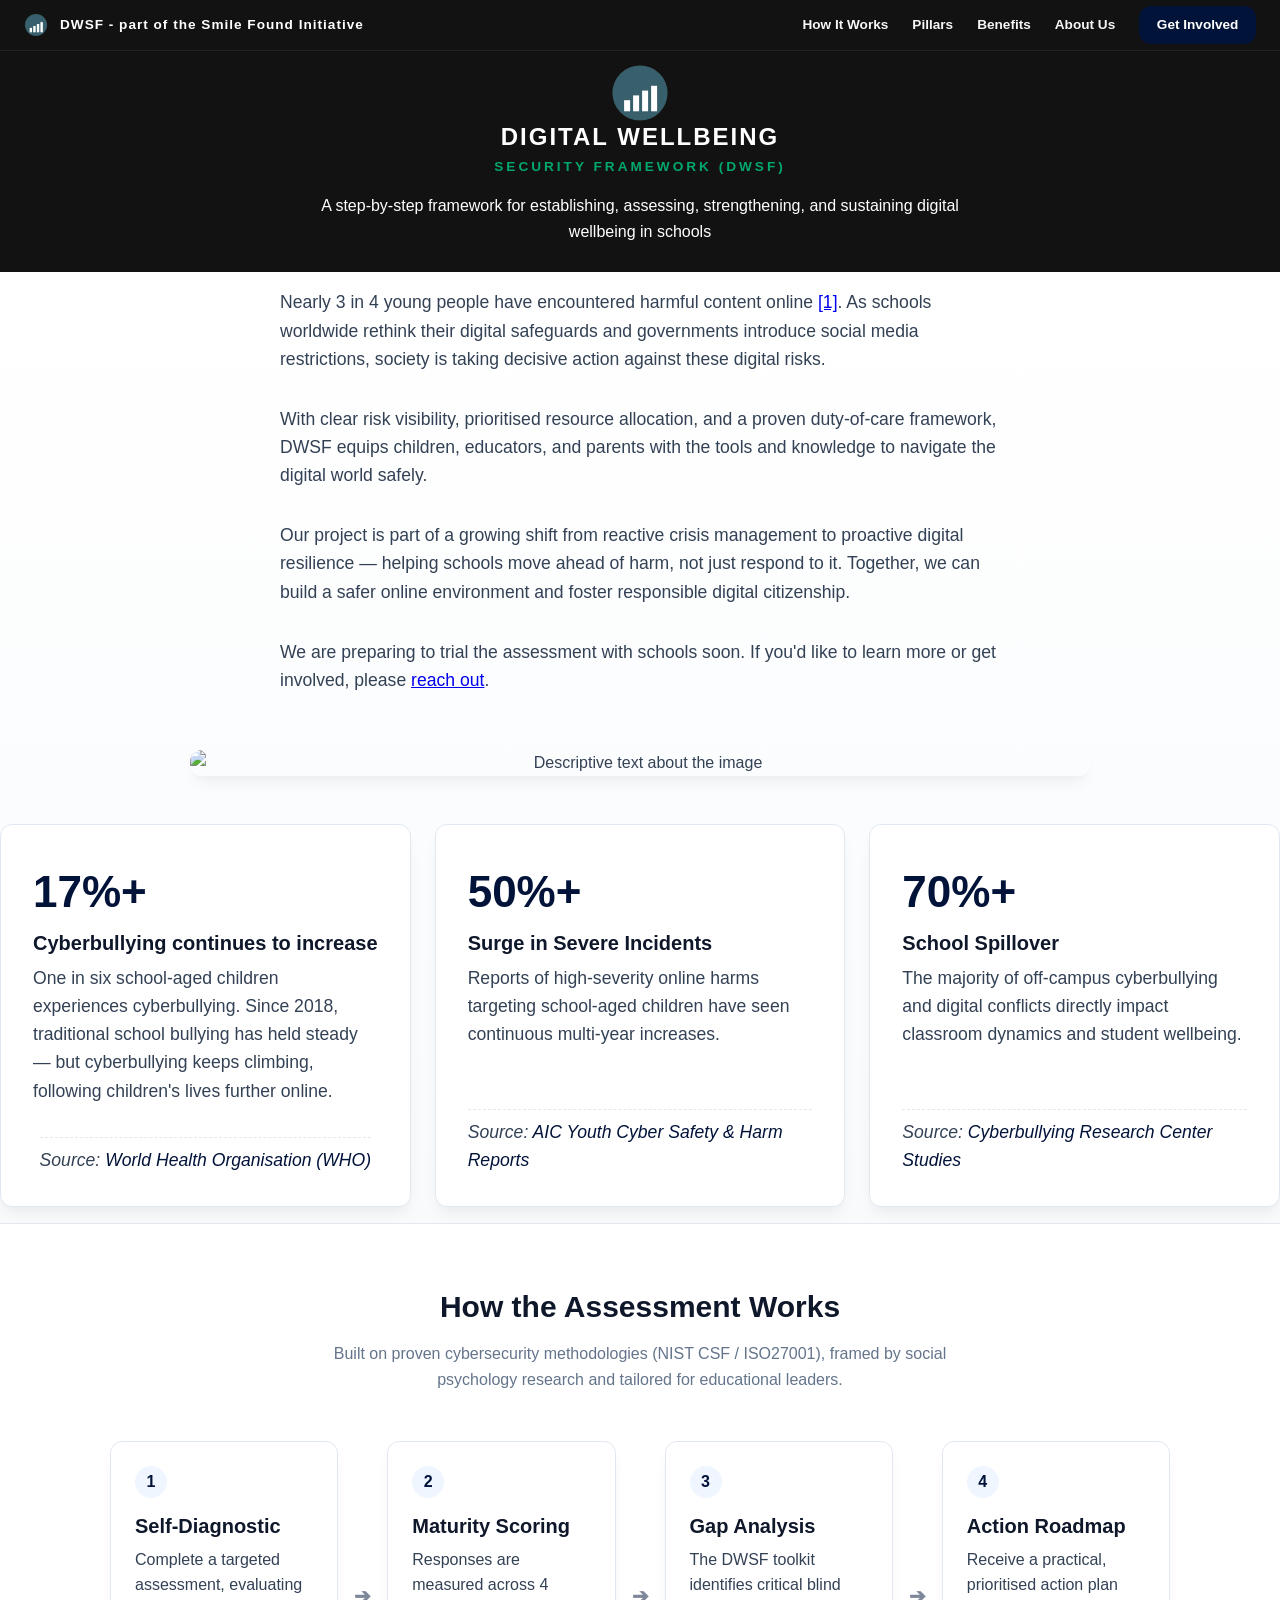
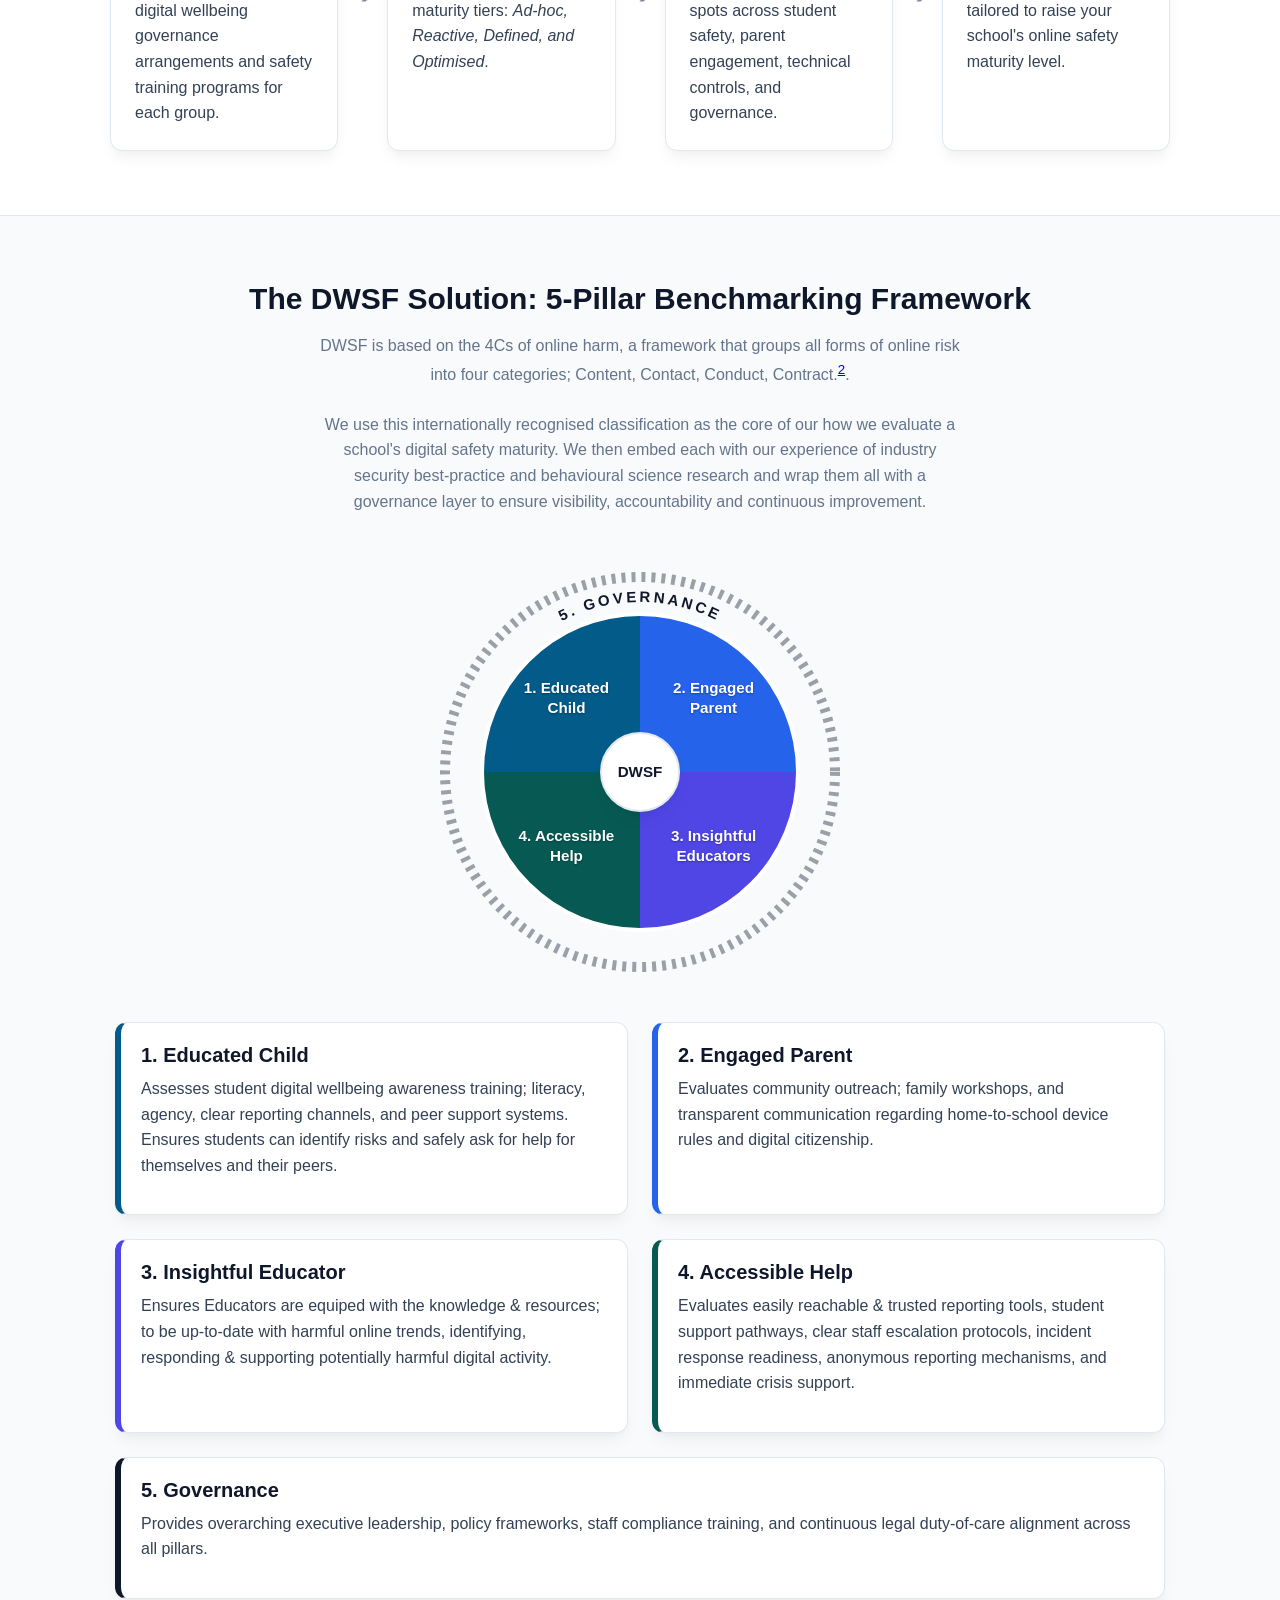
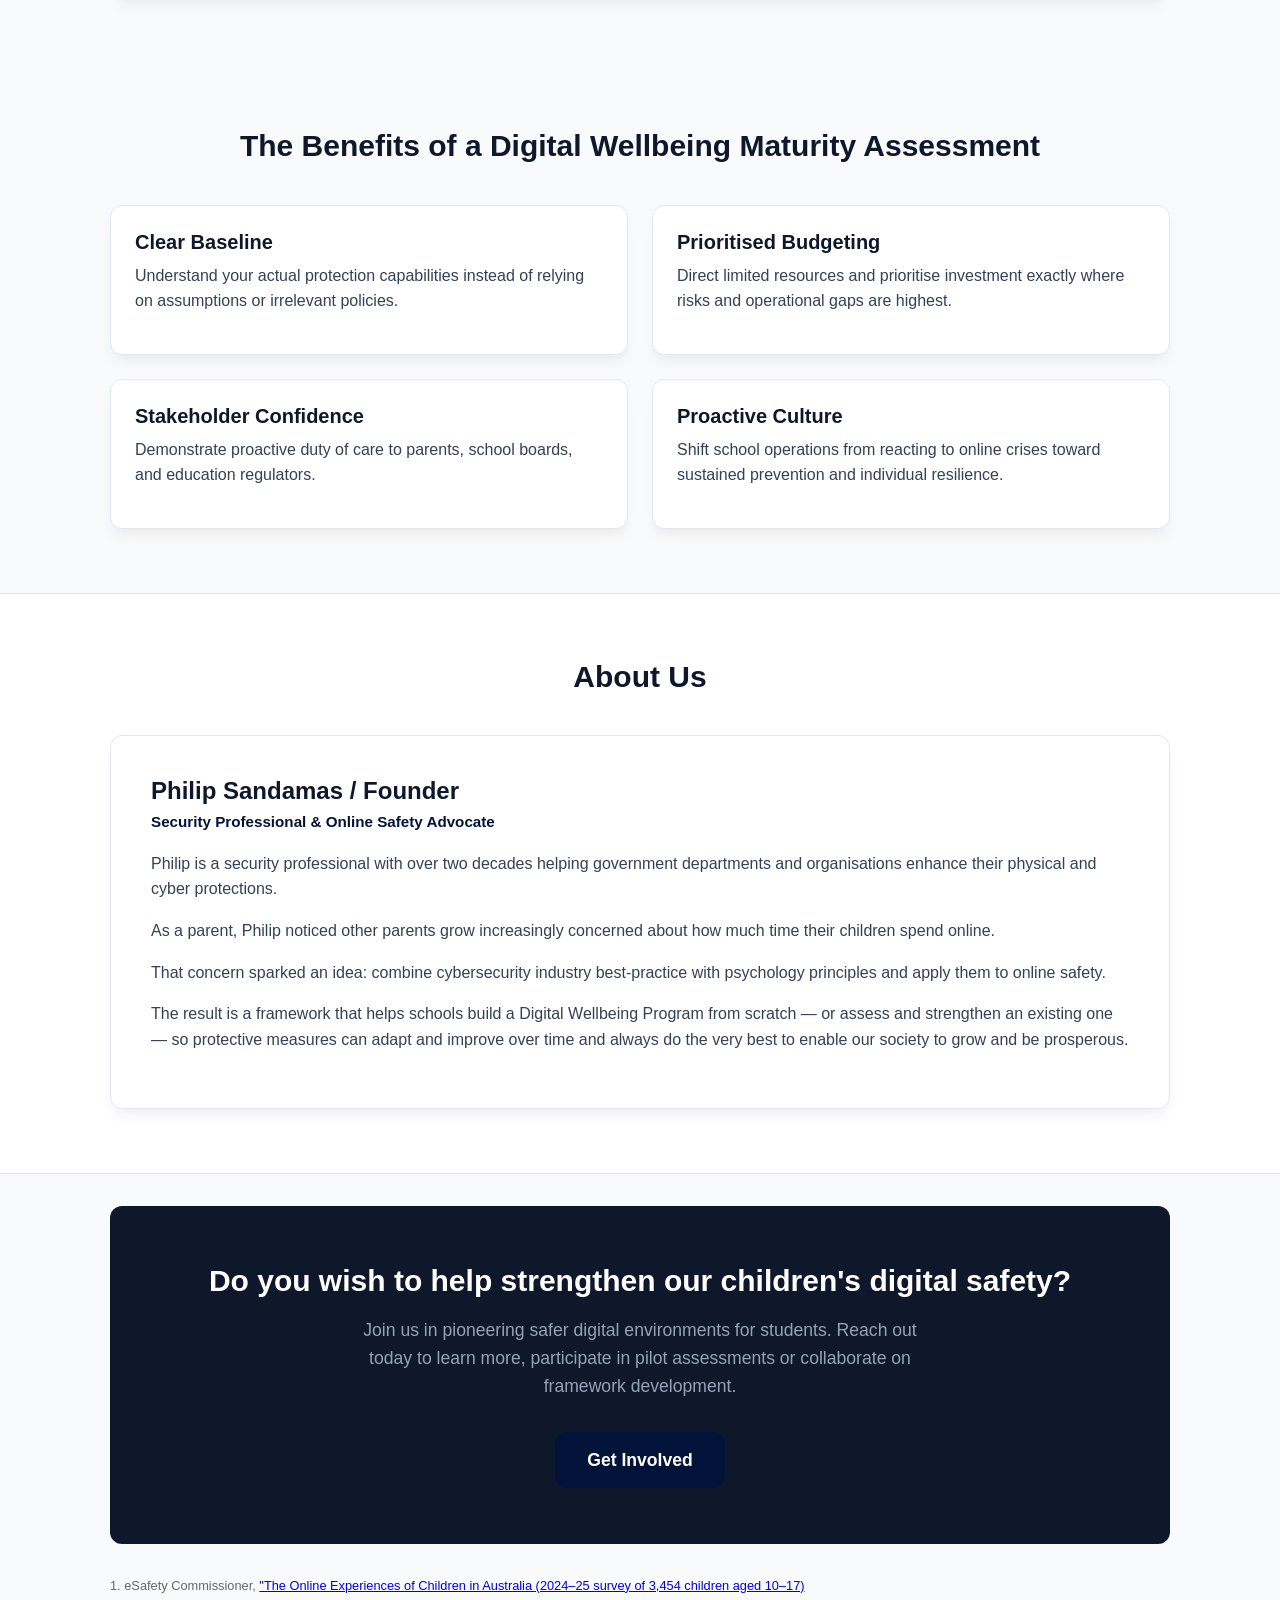
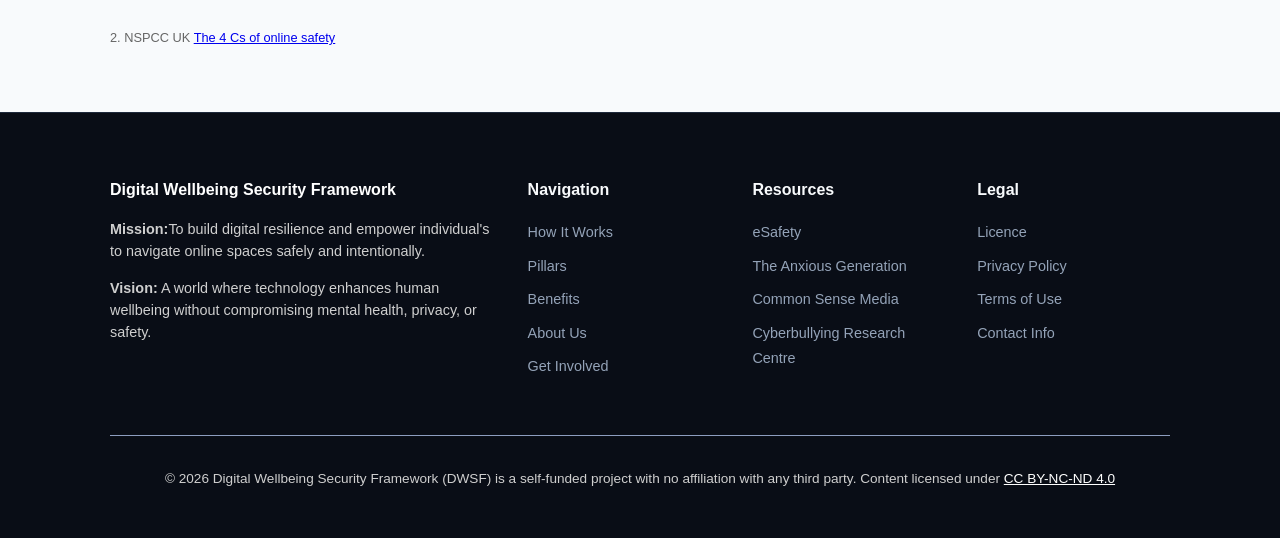
==== index.html @ 6e26a576 "Update index.html" ====
<!DOCTYPE html>
<html lang="en">
<head>
<meta charset="UTF-8">
<meta name="viewport" content="width=device-width, initial-scale=1.0">
<title>DWSF — Digital Wellbeing & Security Framework for Schools</title>

<meta name="description" content="A duty-of-care framework helping schools, parents, and policymakers build proactive digital wellbeing programs for the next generation. Partnership and investment enquiries welcome.">

  <link rel="stylesheet" href="style.css">

  <!--icon in title url bar. If removing, remember the four SVG files in root-->
<link rel="icon" href="/favicon.ico" sizes="any">
  <link rel="icon" href="icon.svg" type="image/svg+xml">
  <link rel="apple-touch-icon" href="apple-touch-icon.png">

</head>
<body id="top">

<!-- ============ HEADER ============ -->
<header class="site-header">
  <div class="header-logo">
    
  <svg class="logo-icon-header" viewBox="0 0 200 200" xmlns="http://www.w3.org/2000/svg">
  <circle cx="100" cy="100" r="92" fill="#385F6C"/>
  <rect x="47"  y="124" width="20" height="37" fill="#FFFFFF"/>
  <rect x="77"  y="108" width="20" height="53" fill="#FFFFFF"/>
  <rect x="107" y="92"  width="20" height="69" fill="#FFFFFF"/>
  <rect x="137" y="76"  width="20" height="85" fill="#FFFFFF"/>
</svg>
    
   <!-- <svg class="logo-icon-header" viewBox="0 0 240 240" fill="none" xmlns="http://www.w3.org/2000/svg">
      <path d="M120 20 C170 20 200 45 200 95 C200 155 150 195 120 215 C90 195 40 155 40 95 C40 45 70 20 120 20 Z" stroke="#c2d1f0" stroke-width="14" fill="none" stroke-linejoin="round"/> 
      <path d="M75 110 C75 80 95 65 120 65 C145 65 165 80 165 110" stroke="#c2d1f0" stroke-width="12" stroke-linecap="round" fill="none"/>
      <circle cx="120" cy="95" r="10" fill="#00A86B"/> 
      <path d="M120 180 C100 160 85 140 85 125 C85 115 95 110 105 118 L120 132 L135 118 C145 110 155 115 155 125 C155 140 140 160 120 180 Z" fill="#00A86B"/>
    </svg>-->
    <a href="#top" class="header-title">DWSF - part of the Smile Found Initiative</a>
  </div>
  <nav class="header-nav" id="headerNav">
    <a href="#how-it-works">How It Works</a>
    <a href="#pillars">Pillars</a>
    <a href="#benefits">Benefits</a>
    <a href="#about">About Us</a>
    <a href="#get-involved" class="btn">Get Involved</a>
  </nav>

  <button class="nav-toggle" id="navToggle" aria-label="Toggle navigation menu" aria-expanded="false">
    <span></span>
    <span></span>
    <span></span>
  </button>
</header>

<!-- ============ DARK HERO ============ -->
<section class="hero-section">
  <div class="hero-logo-wrapper">

    <!--
    <svg class="logo-icon-hero" viewBox="0 0 240 240" fill="none" xmlns="http://www.w3.org/2000/svg">
      <path d="M120 20 C170 20 200 45 200 95 C200 155 150 195 120 215 C90 195 40 155 40 95 C40 45 70 20 120 20 Z" stroke="#c2d1f0" stroke-width="14" fill="none" stroke-linejoin="round"/>
      <path d="M75 110 C75 80 95 65 120 65 C145 65 165 80 165 110" stroke="#c2d1f0" stroke-width="12" stroke-linecap="round" fill="none"/>
      <circle cx="120" cy="95" r="10" fill="#00A86B"/>
      <path d="M120 180 C100 160 85 140 85 125 C85 115 95 110 105 118 L120 132 L135 118 C145 110 155 115 155 125 C155 140 140 160 120 180 Z" fill="#00A86B"/>
    </svg>-->

    <svg xmlns="http://www.w3.org/2000/svg" viewBox="0 0 200 200" width="60" height="60">
  <circle cx="100" cy="100" r="92" fill="#385F6C"/>
  <rect x="47"  y="124" width="20" height="37" fill="#FFFFFF"/>
  <rect x="77"  y="108" width="20" height="53" fill="#FFFFFF"/>
  <rect x="107" y="92"  width="20" height="69" fill="#FFFFFF"/>
  <rect x="137" y="76"  width="20" height="85" fill="#FFFFFF"/>
</svg>
    <h1 class="hero-title">DIGITAL WELLBEING</h1>
    <p class="hero-subtitle">SECURITY FRAMEWORK (DWSF)</p>
       <p>
         <span class="dwsf_intro_header">  A step-by-step framework for establishing, assessing, strengthening, and sustaining
          digital wellbeing in schools
         </span>
         </p>
  </div>
</section>

<!-- ============ CONTENT INTRO ============ -->
<section class="hero-content">
  <div class="container">

    <!-- Two-box hero text (desktop only — mobile keeps its own condensed copy below)
    <div class="hero-boxes desktop-only">
      <div class="hero-box hero-box--intro">
        <p>
          DWSF is a step-by-step framework for establishing, assessing, strengthening, and sustaining
          digital wellbeing in schools to help prepare the next generation for the challenges
          of the internet.
        </p>
      </div> -->

      <div class="hero-boxes desktop-only">
        
        <p>
          Nearly 3 in 4 young people have encountered harmful content online
          <a href="#footnote-1" aria-label="Footnote 1: source">[1]</a>.
          As schools worldwide rethink their digital safeguards and governments introduce
          social media restrictions, society is taking decisive action against these digital risks.
        </p>
        <p>
          With clear risk visibility, prioritised resource allocation, and a proven duty-of-care
          framework, DWSF equips children, educators, and parents with the tools and knowledge
          to navigate the digital world safely.
        </p>
        <p>
          Our project is part of a growing shift from reactive crisis management to proactive
          digital resilience — helping schools move ahead of harm, not just respond to it.
          Together, we can build a safer online environment and foster responsible digital citizenship.
        </p>
        <p>
          We are preparing to trial the assessment with schools soon. If you'd like to learn
          more or get involved, please <a href="#contact">reach out</a>.
        </p>
      </div>
    </div>
  

    <!-- Mobile version -->
    <p class="mobile-only hero-stat">
      Nearly 3 in 4 young people have encountered harmful content online
      <a href="#footnote-1" aria-label="Footnote 1: source">[1]</a>.
    </p>
    <p class="mobile-only">
      As governments move to ban social media for young people, DWSF gives schools a
      step-by-step framework to build digital wellbeing proactively — not just react after an incident.
    </p>
    <p class="mobile-only">
      We're trialling the assessment with schools soon.
      <a href="#contact" class="cta">Get involved →</a>
    </p>

    <img src="girlonphone.jpg" alt="Descriptive text about the image" class="hero-image">

    <!-- Stat boxes -->
    <div class="stat-grid">
      <div class="stat-card">
        <div>
          <div class="stat-number">17%+</div>
          <h3>Cyberbullying continues to increase</h3>
          <p>One in six school-aged children experiences cyberbullying. Since 2018, traditional school bullying has held steady — but cyberbullying keeps climbing, following children's lives further online.</p>
        </div>
        <p class="stat-source">
          Source: <a href="https://www.who.int/europe/news/item/27-03-2024-one-in-six-school-aged-children-experiences-cyberbullying--finds-new-who-europe-study" target="_blank" rel="noopener noreferrer">World Health Organisation (WHO)</a>
        </p>
      </div>

      <div class="stat-card">
        <div>
          <div class="stat-number">50%+</div>
          <h3>Surge in Severe Incidents</h3>
          <p>Reports of high-severity online harms targeting school-aged children have seen continuous multi-year increases.</p>
        </div>
        <p class="stat-source">
          Source: <a href="https://www.aic.gov.au/publications/tandi/tandi638" target="_blank" rel="noopener noreferrer">AIC Youth Cyber Safety & Harm Reports</a>
        </p>
      </div>

      <div class="stat-card">
        <div>
          <div class="stat-number">70%+</div>
          <h3>School Spillover</h3>
          <p>The majority of off-campus cyberbullying and digital conflicts directly impact classroom dynamics and student wellbeing.</p>
        </div>
        <p class="stat-source">
          Source: <a href="https://cyberbullying.org/summary-of-our-cyberbullying-research" target="_blank" rel="noopener noreferrer">Cyberbullying Research Center Studies</a>
        </p>
      </div>
    </div>

  </div>
</section>

<!-- ============ HOW IT WORKS ============ -->
<section id="how-it-works" style="background: var(--card-bg); border-top: 1px solid var(--border); border-bottom: 1px solid var(--border);">
  <div class="container">
    <h2>How the Assessment Works</h2>
    <p class="text-center" style="max-width: 650px; margin: -1.5rem auto 3rem; color: var(--text-muted);">
      Built on proven cybersecurity methodologies (NIST CSF / ISO27001), framed by social psychology research and tailored for educational leaders.
    </p>

    <div class="steps-wrapper">
      <div class="step-card">
        <div class="step-badge">1</div>
        <h3>Self-Diagnostic</h3>
        <p>Complete a targeted assessment, evaluating digital wellbeing governance arrangements and safety training programs for each group.</p>
      </div>

      <div class="step-arrow" aria-hidden="true">➔</div>

      <div class="step-card">
        <div class="step-badge">2</div>
        <h3>Maturity Scoring</h3>
        <p>Responses are measured across 4 maturity tiers: <em>Ad-hoc, Reactive, Defined, and Optimised</em>.</p>
      </div>

      <div class="step-arrow" aria-hidden="true">➔</div>

      <div class="step-card">
        <div class="step-badge">3</div>
        <h3>Gap Analysis</h3>
        <p>The DWSF toolkit identifies critical blind spots across student safety, parent engagement, technical controls, and governance.</p>
      </div>

      <div class="step-arrow" aria-hidden="true">➔</div>

      <div class="step-card">
        <div class="step-badge">4</div>
        <h3>Action Roadmap</h3>
        <p>Receive a practical, prioritised action plan tailored to raise your school's online safety maturity level.</p>
      </div>
    </div>
  </div>
</section>

<!-- ============ PILLARS / FRAMEWORK ============ -->
<section id="pillars">
  <div class="container">
    <h2>The DWSF Solution: 5-Pillar Benchmarking Framework</h2>
    <p class="text-center" style="max-width: 650px; margin: -1.5rem auto 3rem; color: var(--text-muted);">
      DWSF is based on the 4Cs of online harm, a framework that groups all forms of online risk into four categories; Content, Contact, Conduct, Contract.<sup><a href="#ref-2">2</a></sup>.</p>

    <p class="text-center" style="max-width: 650px; margin: -1.5rem auto 3rem; color: var(--text-muted);">
      We use this internationally recognised classification as the core of our how we evaluate a school's digital safety maturity. We then embed each with our experience of industry security best-practice and behavioural science research and wrap them all with a governance layer to ensure visibility, accountability and continuous improvement.
    </p>

    <div class="pillar-diagram-container">
      <div class="circle-wrapper">

        <div class="inner-pie">
          <div class="pie-slice slice-1">
            <span class="slice-text label-1">2. Engaged<br>Parent</span>
          </div>
          <div class="pie-slice slice-2">
            <span class="slice-text label-2">3. Insightful<br>Educators</span>
          </div>
          <div class="pie-slice slice-3">
            <span class="slice-text label-3">4. Accessible<br>Help</span>
          </div>
          <div class="pie-slice slice-4">
            <span class="slice-text label-4">1. Educated<br>Child</span>
          </div>
          <div class="pie-center-hub">DWSF</div>
        </div>

        <svg class="outer-ring-svg" viewBox="0 0 420 420" xmlns="http://www.w3.org/2000/svg">
          <circle cx="210" cy="210" r="195" fill="none" stroke="var(--pillar-gov)" stroke-width="10" stroke-dasharray="4 6" opacity="0.4"/>
          <path id="governanceArc" d="M 40 210 A 170 170 0 0 1 380 210" fill="none" stroke="none"/>
          <text font-size="15" font-weight="800" letter-spacing="3px" fill="var(--pillar-gov)">
            <textPath href="#governanceArc" startOffset="50%" text-anchor="middle">
              5. GOVERNANCE
            </textPath>
          </text>
        </svg>

      </div>

      <!-- Detailed Legend Grid (1 through 5) -->
      <div class="pillar-legend">
        <div class="legend-card child">
          <h3>1. Educated Child</h3>
          <p>Assesses student digital wellbeing awareness training; literacy, agency, clear reporting channels, and peer support systems. Ensures students can identify risks and safely ask for help for themselves and their peers.
          </p>
        </div>

        <div class="legend-card parent">
          <h3>2. Engaged Parent</h3>
          <p>Evaluates community outreach; family workshops, and transparent communication regarding home-to-school device rules and digital citizenship.</p>
        </div>

        <div class="legend-card users">
          <h3>3. Insightful Educator</h3>
          <p>Ensures Educators are equiped with the knowledge & resources; to be up-to-date with harmful online trends, identifying, responding & supporting potentially harmful digital activity.</p>
        </div>

        <div class="legend-card help">
          <h3>4. Accessible Help</h3>
          <p>Evaluates easily reachable & trusted reporting tools, student support pathways, clear staff escalation protocols, incident response readiness, anonymous reporting mechanisms, and immediate crisis support. </p>
        </div>

        <div class="legend-card gov">
          <h3>5. Governance</h3>
          <p>Provides overarching executive leadership, policy frameworks, staff compliance training, and continuous legal duty-of-care alignment across all pillars.</p>
        </div>
      </div>
    </div>
  </div>
</section>

<!-- ============ BENEFITS ============ -->
<section id="benefits">
  <div class="container">
    <h2>The Benefits of a Digital Wellbeing Maturity Assessment</h2>
    <div class="benefits-grid">
      <div class="benefit-item">
        <h3>Clear Baseline</h3>
        <p>Understand your actual protection capabilities instead of relying on assumptions or irrelevant policies.</p>
      </div>
      <div class="benefit-item">
        <h3>Prioritised Budgeting</h3>
        <p>Direct limited resources and prioritise investment exactly where risks and operational gaps are highest.</p>
      </div>
      <div class="benefit-item">
        <h3>Stakeholder Confidence</h3>
        <p>Demonstrate proactive duty of care to parents, school boards, and education regulators.</p>
      </div>
      <div class="benefit-item">
        <h3>Proactive Culture</h3>
        <p>Shift school operations from reacting to online crises toward sustained prevention and individual resilience.</p>
      </div>
    </div>
  </div>
</section>

<!-- ============ ABOUT ============ -->
<section id="about" style="background: var(--card-bg); border-top: 1px solid var(--border); border-bottom: 1px solid var(--border);">
  <div class="container">
    <h2>About Us</h2>
    <div class="about-card">
      <!--<div class="about-avatar">Photo Placeholder</div> -->
      <div class="about-content">
        <h3>Philip Sandamas / Founder</h3>
        <div class="about-title">Security Professional &amp; Online Safety Advocate</div>
        <p>Philip is a security professional with over two decades helping government departments and organisations enhance their physical and cyber protections.</p>
        <p>As a parent, Philip noticed other parents grow increasingly concerned about how much time their children spend online.</p>
        <p>That concern sparked an idea: combine cybersecurity industry best-practice with psychology principles and apply them to online safety.</p>
        <p> The result is a framework that helps schools build a Digital Wellbeing Program from scratch — or assess and strengthen an existing one — so protective measures can adapt and improve over time and always do the very best to enable our society to grow and be prosperous.</p>
      </div>
    </div>
  </div>
</section>

<!-- ============ CTA ============ -->
<section id="get-involved" class="container">
  <div class="cta-section">
    <h2>Do you wish to help strengthen our children's digital safety?</h2>
    <p>Join us in pioneering safer digital environments for students. Reach out today to learn more, participate in pilot assessments or collaborate on framework development.</p>
    <a href="mailto:contact@digitalwellbeingsecurityframework.com?subject=Inquiry%3A%20DWSF%20Project%20Participation" class="btn-cta">Get Involved</a>
  </div>
</section>

<a href="#get-involved" class="floating-cta" id="floatingCta">
  Get Involved
</a>

<!-- ============ FOOTNOTE ============ -->
 <ol>
   <p id="footnote-1" class="footnote">
  1. eSafety Commissioner,
  <a href="https://www.esafety.gov.au/research/the-online-experiences-of-children-in-australia/snapshot-content-associated-with-harm" target="_blank" rel="noopener noreferrer">"The Online Experiences of Children in Australia (2024–25 survey of 3,454 children aged 10–17)</a>
</p>
</ol>

<ol>
  <p id="ref-2" class="footnote">
  2. NSPCC UK
   <a href="https://learning.nspcc.org.uk/news/2023/september/4-cs-of-online-safety#:~:text=These%20are%20known%20as%20the%204%20Cs,face%20when%20interacting%20with%20other%20users%20online." target="_blank" rel="noopener noreferrer">The 4 Cs of online safety</a>
</p>
</ol>

<!-- ============ FOOTER ============ -->
<footer>
  <div class="container">
    <div class="footer-grid">
      <div class="footer-col">
        <h4 style="color:#FFF;">Digital Wellbeing Security Framework</h4>
        <p><strong>Mission:</strong>To build digital resilience and empower individual's to navigate online spaces safely and intentionally.</p>
        <p><strong>Vision:</strong> A world where technology enhances human wellbeing without compromising mental health, privacy, or safety.</p>
      </div>
      <div class="footer-col">
        <h4>Navigation</h4>
        <ul class="footer-links">
          <li><a href="#how-it-works">How It Works</a></li>
          <li><a href="#pillars">Pillars</a></li>
          <li><a href="#benefits">Benefits</a></li>
          <li><a href="#about">About Us</a></li>
          <li><a href="#get-involved">Get Involved</a></li>
        </ul>
      </div>
      <div class="footer-col">
        <h4>Resources</h4>
        <ul class="footer-links">
          <li><a href="https://www.esafety.gov.au" target="_blank" rel="noopener noreferrer">eSafety</a></li>
          <li><a href="https://www.anxiousgeneration.com" target="_blank" rel="noopener noreferrer">The Anxious Generation</a></li>
          <li><a href="https://www.commonsense.org" target="_blank" rel="noopener noreferrer">Common Sense Media</a></li>
          <li><a href="https://cyberbullying.org" target="_blank" rel="noopener noreferrer">Cyberbullying Research Centre</a></li>
        </ul>
      </div>

      <div class="footer-col">
        <h4>Legal</h4>
        <ul class="footer-links">
         <li><a href="https://creativecommons.org/licenses/by-nc-nd/4.0/">Licence</a></li>
         <li><a href="privacy.html">Privacy Policy</a></li>
          <li><a href="terms.html">Terms of Use</a></li>
          <li><a href="mailto:contact@digitalwellbeingsecurityframework.com">Contact Info</a></li>
        </ul>
      </div>

    </div>

    <div class="footer-bottom">
      <p>&copy; 2026 Digital Wellbeing Security Framework (DWSF) is a self-funded project with no affiliation with any third party. Content licensed under
  <a href="https://creativecommons.org/licenses/by-nc-nd/4.0/" target="_blank" rel="noopener noreferrer" class="custom-link">CC BY-NC-ND 4.0</a></p>

    </div>
  </div>
</footer>

<script src="./script.js"></script>

</body>
</html>
---- style.css ----
:root {
  --primary: #0F172A;
  --accent: #021339;
  --accent-light: #EFF6FF;
  --text: #334155;
  --text-muted: #64748B;
  --bg: #F8FAFC;
  --card-bg: #FFFFFF;
  --border: #E2E8F0;
  --shadow: 0 10px 15px -3px rgba(0, 0, 0, 0.05), 0 4px 6px -2px rgba(0, 0, 0, 0.02);
  --radius: 12px;
  --header-bg: #121212;

  /* Pillar Theme Colors */
  --pillar-1: #025B88; /* Sky Blue    - 1. Empowered Child */
  --pillar-2: #2563EB; /* Royal Blue  - 2. Engaged Parent */
  --pillar-3: #4F46E5; /* Indigo      - 3. Insightful Educator */
  --pillar-4: #075A53; /* Teal        - 4. Accessible Help */
  --pillar-gov: #0F172A; /* Dark Navy - 5. Governance (outer ring) */
}

* { box-sizing: border-box; margin: 0; padding: 0; }
html { scroll-behavior: smooth; }

body {
  font-family: -apple-system, BlinkMacSystemFont, "Segoe UI", Roboto, Helvetica, Arial, sans-serif;
  color: var(--text);
  background-color: var(--bg);
  line-height: 1.6;
}

.container { max-width: 1100px; margin: 0 auto; padding: 0 20px; }

h1, h2, h3 { color: var(--primary); font-weight: 700; line-height: 1.25; }
h1 { font-size: 2.5rem; margin-bottom: 1rem; }
h2 { font-size: 1.875rem; text-align: center; margin-bottom: 2.5rem; }
h3 { font-size: 1.25rem; margin-bottom: 0.5rem; }

p { margin-bottom: 1rem; }
.text-center { text-align: center; }
section { padding: 4rem 0; }



.hero-box p:last-child {
  margin-bottom: 0.5;
}

/* ============ HEADER (dark, Spotify-style) ============ */
.site-header {
  display: flex;
  justify-content: space-between;
  align-items: center;
  padding: 6px 24px;
  background-color: #121212;
  position: sticky;
  top: 0;
  z-index: 100;
  border-bottom: 1px solid #222222;
  transition: background-color 180ms ease;
}

.header-logo { display: flex; align-items: center; gap: 12px; }
.logo-icon-header { height: 24px; width: auto; object-fit: contain; }

.header-title {
  color: #ffffff;
  font-weight: 700;
  font-size: 0.85rem;
  letter-spacing: 1px;
}

.header-nav { display: flex; align-items: center; gap: 1.5rem; list-style: none; }

.header-nav a {
  color: #f8f5f5;
  text-decoration: none;
  font-weight: 600;
  font-size: 0.85rem;
  transition: color 0.2s ease;
}
.header-nav a:hover { color: #ffffff; }

.nav-toggle {
  display: none;
  flex-direction: column;
  justify-content: space-between;
  width: 24px;
  height: 18px;
  background: none;
  border: none;
  cursor: pointer;
  padding: 0;
}

.nav-toggle span {
  display: block;
  height: 2px;
  width: 100%;
  background-color: #ffffff;
  border-radius: 2px;
}

.btn {
  display: inline-block;
  background-color: var(--accent);
  color: #FFF !important;
  padding: 0.5rem 1.1rem;
  border-radius: var(--radius);
  text-decoration: none;
  font-weight: 600;
  font-size: 0.85rem;
  transition: background-color 0.2s ease;
}
.btn:hover { background-color: #1D4ED8; }

/* ============ DARK HERO (icon + title) ============ */
.hero-section {
  display: flex;
  justify-content: center;
  align-items: center;
  text-align: center;
  padding: 12px 20px;
  background-color: #121212;
}

.hero-logo-wrapper { display: flex; flex-direction: column; align-items: center; }

.logo-icon-hero {
  height: 70px;
  width: auto;
  margin-bottom: 10px;
  object-fit: contain;
}

.hero-title {
  color: #ffffff;
  font-size: 1.5rem;
  font-weight: 800;
  letter-spacing: 2px;
  margin: 0;
  line-height: 1.2;
  text-align: center; /* Centers the title and the text box */
 
}

.hero-subtitle {
  color: #00A86B;
  font-size: 0.85rem;
  font-weight: 700;
  letter-spacing: 3px;
  margin-top: 4px;
}

.dwsf_intro_header {
  color: #ffffff;
  margin: 0 auto;
  text-overflow: ellipsis;
  max-width: 700px; /* Adjust container width as needed */
    display: flex;
  justify-content: center;
}

/* ============ LIGHT CONTENT INTRO ============ */
.hero-content {
  padding: 1rem 0 1rem;
  text-align: center;
  background: linear-gradient(180deg, #FFFFFF 0%, var(--bg) 100%);
}

.hero-content h2 { font-size: 2rem; font-weight: 700; color: #00040c; margin-bottom: 1rem; }

.hero-content p {
  font-size: 1.1rem;
  font-weight: 400;
  color: var(--text);
  line-height: 1.6;
  max-width: 720px;
  margin-left: auto;
  margin-right: auto;
}

.hero-box {
  background: var(--card-bg);
  border-left: 6px solid var(--accent);
  border-radius: var(--radius);
  box-shadow: var(--shadow);
  padding: 1rem 0.5rem;
}

/* ---- Two-box hero layout: short summary box + fuller detail box ---- */
.hero-boxes {
  display: flex;
  flex-direction: column;
  align-items: stretch;
  gap: 1rem;
  margin-bottom: 2rem;
  text-align: left;
}

.hero-box--intro {
  background: var(--accent-light);
}

.hero-boxes.desktop-only {
  display: flex;
  flex-direction: column;
  align-items: stretch;
}

.hero-image {
  width: 100%;
  max-width: 900px;
  height: auto;
  margin: 2.5rem auto 0;
  display: block;
  border-radius: var(--radius);
  box-shadow: var(--shadow);
}
/* ============ STAT GRID ============ */
.stat-grid {
  display: grid;
  grid-template-columns: repeat(auto-fit, minmax(280px, 1fr));
  gap: 1.5rem;
  margin-top: 3rem;
}

.stat-card {
  background: var(--card-bg);
  border: 1px solid var(--border);
  border-radius: var(--radius);
  padding: 2rem;
  box-shadow: var(--shadow);
  display: flex;
  flex-direction: column;
  justify-content: space-between;
  text-align: left;
}

.stat-number { font-size: 2.75rem; font-weight: 800; color: var(--accent); margin-bottom: 0.25rem; }

.stat-source {
  font-size: 0.85rem;
  color: var(--text-muted);
  margin-top: 1rem;
  margin-bottom: 0;
  border-top: 1px dashed var(--border);
  padding-top: 0.5rem;
  font-style: italic;
}
.stat-source a { color: var(--accent); text-decoration: none; }
.stat-source a:hover { text-decoration: underline; }

/* ============ PILLAR DIAGRAM (4-slice pie + governance ring) ============ */
.pillar-diagram-container {
  display: flex;
  flex-direction: column;
  align-items: center;
  justify-content: center;
  gap: 2.5rem;
  margin-top: 2rem;
}

.circle-wrapper {
  position: relative;
  width: 420px;
  height: 420px;
  border-radius: 50%;
  display: flex;
  align-items: center;
  justify-content: center;
  flex-shrink: 0;
}

.outer-ring-svg {
  position: absolute;
  inset: 0;
  width: 100%;
  height: 100%;
  z-index: 2;
  pointer-events: none;
}

.inner-pie {
  width: 320px;
  height: 320px;
  border-radius: 50%;
  position: relative;
  overflow: hidden;
  box-shadow: inset 0 0 10px rgba(0,0,0,0.1);
  border: 4px solid #FFFFFF;
  background: transparent;
}

.pie-slice {
  position: absolute;
  width: 100%;
  height: 100%;
  display: flex;
  align-items: center;
  justify-content: center;
  transition: transform 0.3s ease;
}

/* Slice 1: Top-Right -> 2. Engaged Parent */
.slice-1 { background: var(--pillar-2); clip-path: polygon(50% 50%, 50% 0%, 100% 0%, 100% 50%, 50% 50%); }
/* Slice 2: Bottom-Right -> 3. Empowered Users */
.slice-2 { background: var(--pillar-3); clip-path: polygon(50% 50%, 100% 50%, 100% 100%, 50% 100%, 50% 50%); }
/* Slice 3: Bottom-Left -> 4. Accessible Help */
.slice-3 { background: var(--pillar-4); clip-path: polygon(50% 50%, 50% 100%, 0% 100%, 0% 50%, 50% 50%); }
/* Slice 4: Top-Left -> 1. Educated Child */
.slice-4 { background: var(--pillar-1); clip-path: polygon(50% 50%, 0% 50%, 0% 0%, 50% 0%, 50% 50%); }

.slice-text {
  position: absolute;
  color: #FFFFFF;
  font-weight: 700;
  font-size: 0.95rem;
  text-align: center;
  width: 115px;
  line-height: 1.3;
  text-shadow: 0 1px 2px rgba(0,0,0,0.3);
}

.label-1 { top: 20%; right: 8%; }
.label-2 { bottom: 20%; right: 8%; }
.label-3 { bottom: 20%; left: 8%; }
.label-4 { top: 20%; left: 8%; }

.pie-center-hub {
  position: absolute;
  top: 50%;
  left: 50%;
  transform: translate(-50%, -50%);
  width: 80px;
  height: 80px;
  background: #FFFFFF;
  border-radius: 50%;
  z-index: 5;
  display: flex;
  align-items: center;
  justify-content: center;
  box-shadow: var(--shadow);
  font-weight: 800;
  font-size: 0.95rem;
  color: var(--primary);
  text-align: center;
  border: 2px solid var(--border);
}

/* ============ PILLAR LEGEND (1-5) ============ */
.pillar-legend {
  display: grid;
  grid-template-columns: repeat(2, 1fr);
  gap: 1.5rem;
  width: 100%;
  max-width: 1050px;
}

.legend-card {
  background: var(--card-bg);
  border: 1px solid var(--border);
  border-radius: var(--radius);
  padding: 1.25rem;
  box-shadow: var(--shadow);
  border-left: 6px solid var(--accent);
}

.legend-card.child  { border-left-color: var(--pillar-1); }
.legend-card.parent { border-left-color: var(--pillar-2); }
.legend-card.users  { border-left-color: var(--pillar-3); }
.legend-card.help   { border-left-color: var(--pillar-4); }
.legend-card.gov    { grid-column: 1 / -1; border-left-color: var(--pillar-gov); }

/* ============ STEPS / ASSESSMENT FLOW ============ */
.steps-wrapper { display: flex; align-items: stretch; gap: 1rem; }

.step-card {
  background: var(--card-bg);
  border: 1px solid var(--border);
  border-radius: var(--radius);
  padding: 1.5rem;
  box-shadow: var(--shadow);
  flex: 1;
  display: flex;
  flex-direction: column;
  position: relative;
}
.step-card p { margin-bottom: 0; }

.step-arrow {
  display: flex;
  align-items: center;
  justify-content: center;
  color: var(--accent);
  font-size: 1.25rem;
  font-weight: 700;
  opacity: 0.5;
  flex-shrink: 0;
}

.step-badge {
  display: inline-block;
  background: var(--accent-light);
  color: var(--accent);
  font-weight: 700;
  width: 32px;
  height: 32px;
  line-height: 32px;
  border-radius: 50%;
  text-align: center;
  margin-bottom: 1rem;
  flex-shrink: 0;
}

/* ============ BENEFITS GRID ============ */
.benefits-grid { display: grid; grid-template-columns: repeat(2, 1fr); gap: 1.5rem; }

.benefit-item {
  background: var(--card-bg);
  border: 1px solid var(--border);
  border-radius: var(--radius);
  padding: 1.5rem;
  box-shadow: var(--shadow);
}

/* ============ ABOUT SECTION ============ */
.about-card {
  background: var(--card-bg);
  border: 1px solid var(--border);
  border-radius: var(--radius);
  padding: 2.5rem;
  box-shadow: var(--shadow);
  display: flex;
  align-items: center;
  gap: 2.5rem;
}

.about-avatar {
  width: 140px;
  height: 140px;
  border-radius: 50%;
  background-color: var(--accent-light);
  color: var(--accent);
  display: flex;
  align-items: center;
  justify-content: center;
  font-weight: 700;
  font-size: 0.9rem;
  flex-shrink: 0;
  border: 2px dashed var(--accent);
  text-align: center;
  padding: 10px;
}

.about-content h3 { font-size: 1.5rem; margin-bottom: 0.25rem; }

.about-title { color: var(--accent); font-weight: 600; font-size: 0.95rem; margin-bottom: 1rem; }

/* ============ CTA SECTION ============ */
.cta-section {
  background: var(--primary);
  color: #FFF;
  border-radius: var(--radius);
  padding: 3.5rem 2rem;
  text-align: center;
  margin: 2rem 0;
}
.cta-section h2 { color: #FFF; margin-bottom: 1rem; }
.cta-section p { color: #94A3B8; max-width: 600px; margin: 0 auto 2rem; font-size: 1.1rem; }

.btn-cta {
  background-color: var(--accent);
  color: #FFF;
  font-size: 1.1rem;
  padding: 0.85rem 2rem;
  border-radius: var(--radius);
  text-decoration: none;
  font-weight: 600;
  display: inline-block;
  transition: background-color 0.2s ease;
}
.btn-cta:hover { background-color: #1D4ED8; }

/* ============ FLOATING CONTACT BUTTON ============ */
.floating-cta {
  position: fixed;
  bottom: 24px;
  right: 24px;
  background-color: var(--accent);
  color: #FFFFFF;
  padding: 0.85rem 1.4rem;
  border-radius: 999px;
  text-decoration: none;
  font-weight: 700;
  font-size: 0.95rem;
  box-shadow: 0 10px 25px rgba(37, 99, 235, 0.35);
  display: flex;
  align-items: center;
  gap: 0.5rem;
  z-index: 200;
  opacity: 0;
  transform: translateY(20px);
  pointer-events: none;
  transition: opacity 0.3s ease, transform 0.3s ease, background-color 0.2s ease;
}

.floating-cta.visible {
  opacity: 1;
  transform: translateY(0);
  pointer-events: auto;
}

.floating-cta:hover {
  background-color: #1E48BE;
}

@media (max-width: 640px) {
  .floating-cta {
    bottom: 16px;
    right: 16px;
    left: 16px;
    justify-content: center;
    padding: 0.9rem 1rem;
  }
}

/* ============ FOOTNOTE ============ */
.footnote {
  font-size: 0.8rem;
  color: #666;
  max-width: 1100px;
  margin: 0 auto;
  padding: 0 20px 2rem;
}

/* ============ FOOTER ============ */
footer {
  background: #090D16;
  color: #CFCFCF;
  padding: 4rem 0 2rem;
  margin-top: 2rem;
  border-top: 1px solid #1E293B;
}

.footer-grid { display: grid; grid-template-columns: 2fr repeat(3, 1fr); gap: 2rem; margin-bottom: 3rem; }
.footer-col h4 { color: #F8FAFC; margin-bottom: 1rem; font-size: 1rem; }
.footer-col p { font-size: 0.9rem; line-height: 1.5; }

.footer-links { list-style: none; }
.footer-links li { margin-bottom: 0.5rem; }
.footer-links a {
  color: #94A3B8;
  text-decoration: none;
  font-size: 0.9rem;
  transition: color 0.2s ease;
}
.footer-links a:hover { color: #FFF; }

.footer-bottom { border-top: 1px solid #8D9DBF; padding-top: 2rem; text-align: center; font-size: 0.85rem; }

.custom-link{color: #ffffff; /* Green */
}

/* ============ RESPONSIVE ============ */
@media (max-width: 900px) {
  .steps-wrapper { flex-direction: column; }
  .step-arrow { transform: rotate(90deg); margin: -0.5rem 0; }
  .pillar-legend { grid-template-columns: 1fr; }
  .legend-card.gov { grid-column: 1; }
}

@media (max-width: 850px) {
  .footer-grid { grid-template-columns: 1fr 1fr; }
  .about-card { flex-direction: column; text-align: center; }
}

@media (max-width: 768px) {
  .site-header {
    position: fixed;
    top: 0;
    left: 0;
    right: 0;
    z-index: 1200;
    background: var(--header-bg);
    box-shadow: 0 1px 8px rgba(0,0,0,0.08);
    display: flex;
    align-items: center;
    gap: 1rem;
    padding: 0.5rem 1rem;
    /* account for device safe area (iPhone notch) */
    padding-top: calc(0.5rem + env(safe-area-inset-top));
    /* ensure header height is predictable for content offset below */
    height: calc(56px + env(safe-area-inset-top));
    box-sizing: border-box;
  }

  .nav-toggle { display: flex; }

  /* Ensure nav toggle remains visible in the fixed header */
  .site-header .nav-toggle {
    margin-left: auto;
    z-index: 1250;
  }

  .header-nav {
    display: none;
    position: absolute;
    left: 0;
    right: 0;
    top: calc(56px + env(safe-area-inset-top));
    background-color: #121212;
    flex-direction: column;
    align-items: flex-start;
    padding: 1rem 20px;
    gap: 1rem;
    border-bottom: 1px solid #222222;
    z-index: 1190;
  }

  .header-nav.open { display: flex; }

  /* Push page content down so it isn't hidden under the fixed header */
  body {
    padding-top: calc(56px + env(safe-area-inset-top));
  }

  /* Floating CTA should sit above main content but below header if needed */
  .floating-cta { z-index: 1100; }

  .benefits-grid { grid-template-columns: 1fr; }
  .hero-title { font-size: 1.8rem; }

  /* Stat cards: horizontal scroll instead of stacking vertically */
  .stat-grid {
    display: flex;
    grid-template-columns: none;
    overflow-x: auto;
    gap: 1rem;
    scroll-snap-type: x mandatory;
    padding-bottom: 0.5rem;
    -webkit-overflow-scrolling: touch;
  }
  .stat-card { flex: 0 0 85%; scroll-snap-align: center; }
  .stat-grid::-webkit-scrollbar { height: 6px; }
  .stat-grid::-webkit-scrollbar-thumb { background: var(--border); border-radius: 10px; }
}

@media (max-width: 640px) {
  h1 { font-size: 2rem; }
  h2 { font-size: 1.5rem; }
  .footer-grid { grid-template-columns: 1fr; }
  .circle-wrapper { width: 340px; height: 340px; }
  .inner-pie { width: 250px; height: 250px; }
  .slice-text { font-size: 0.75rem; width: 85px; }
  .pie-center-hub { width: 65px; height: 65px; font-size: 0.8rem; }
}

.header-title {
  cursor: pointer;
  text-decoration: none;
  transition: opacity 0.2s ease;
}

.header-title:hover {
  opacity: 0.7;
  text-decoration: none;
}

/*enabling desktop and mobile browser different hero text */
.mobile-only { display: none; }
.desktop-only { display: block; }

@media (max-width: 768px) {
  .desktop-only { display: none; }
  .hero-boxes.desktop-only { display: none; }
  .mobile-only  { display: block; }

  .hero-stat {
    font-size: 1.1rem;
    font-weight: 600;
  }

  .cta {
    font-weight: 600;
  }

   .hero-image-placeholder,
  .hero-image {
    aspect-ratio: 4 / 3;
    margin-top: 1.5rem;}
}
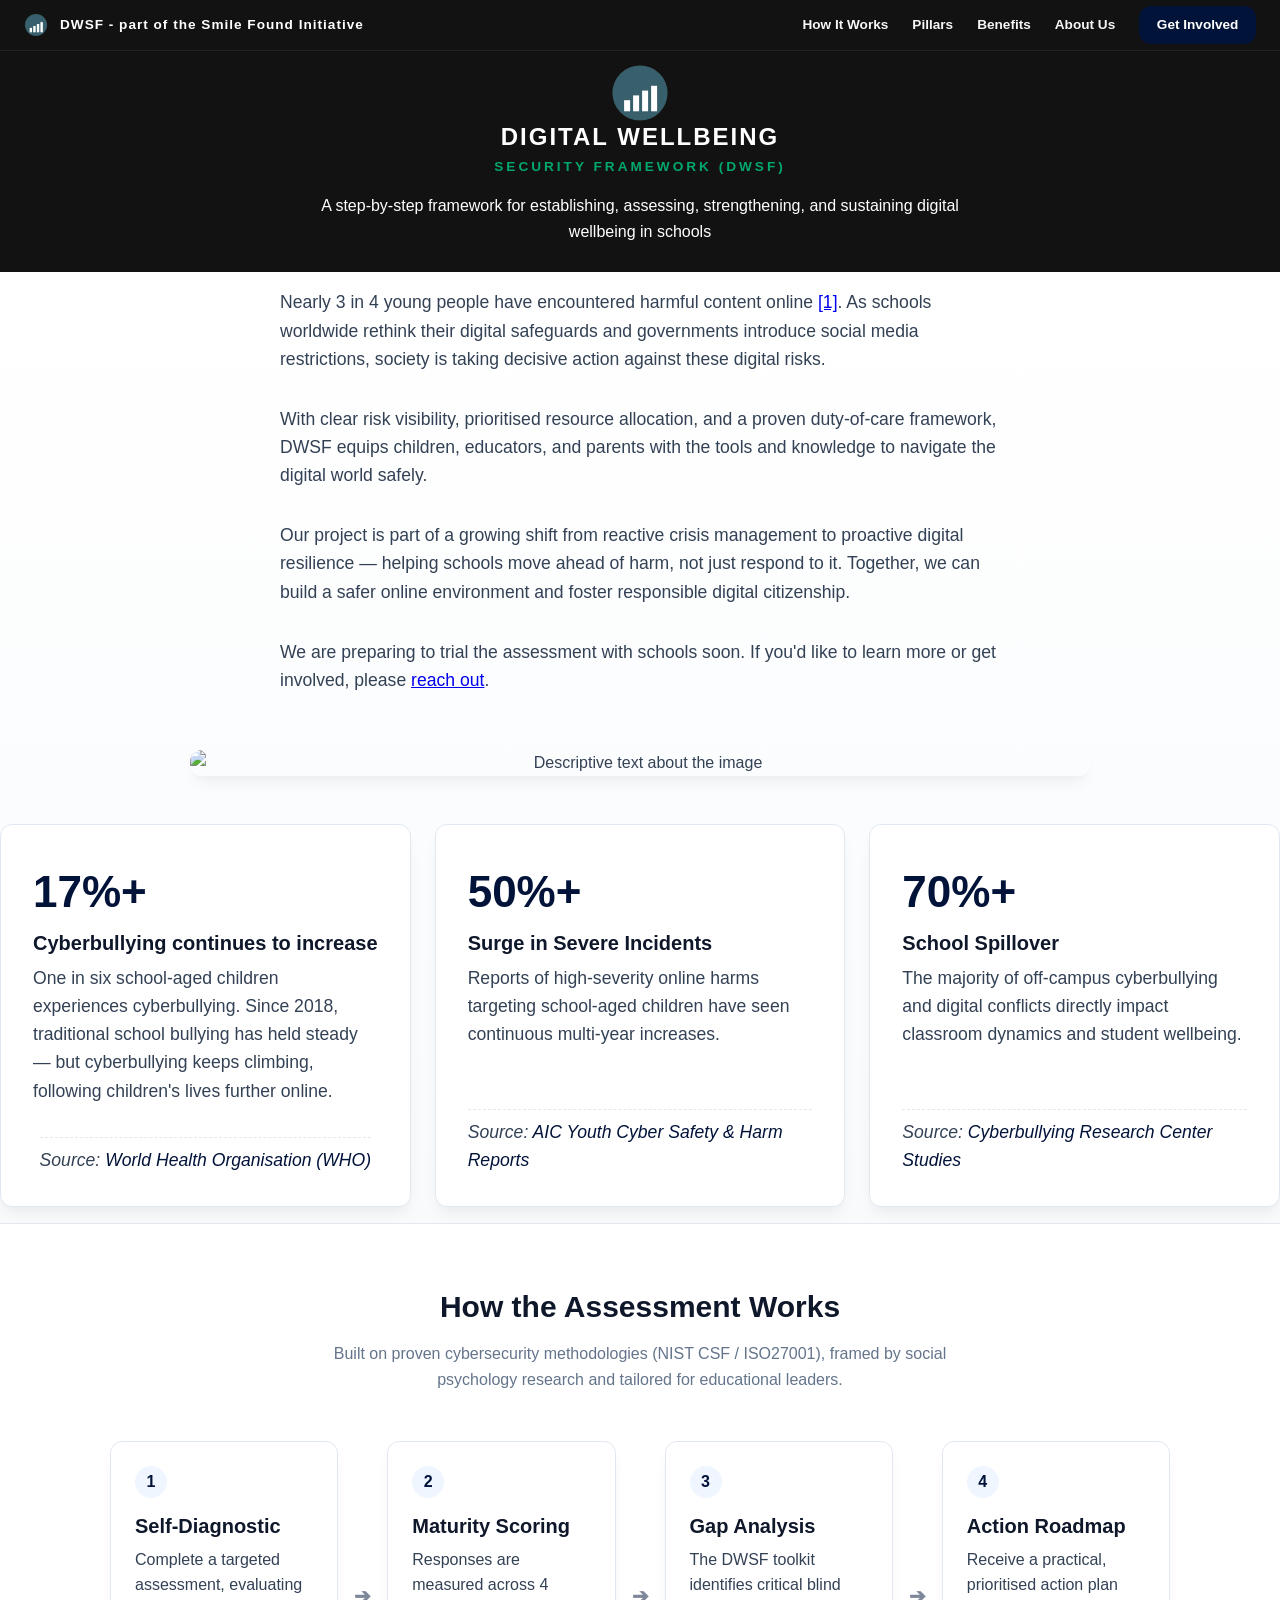
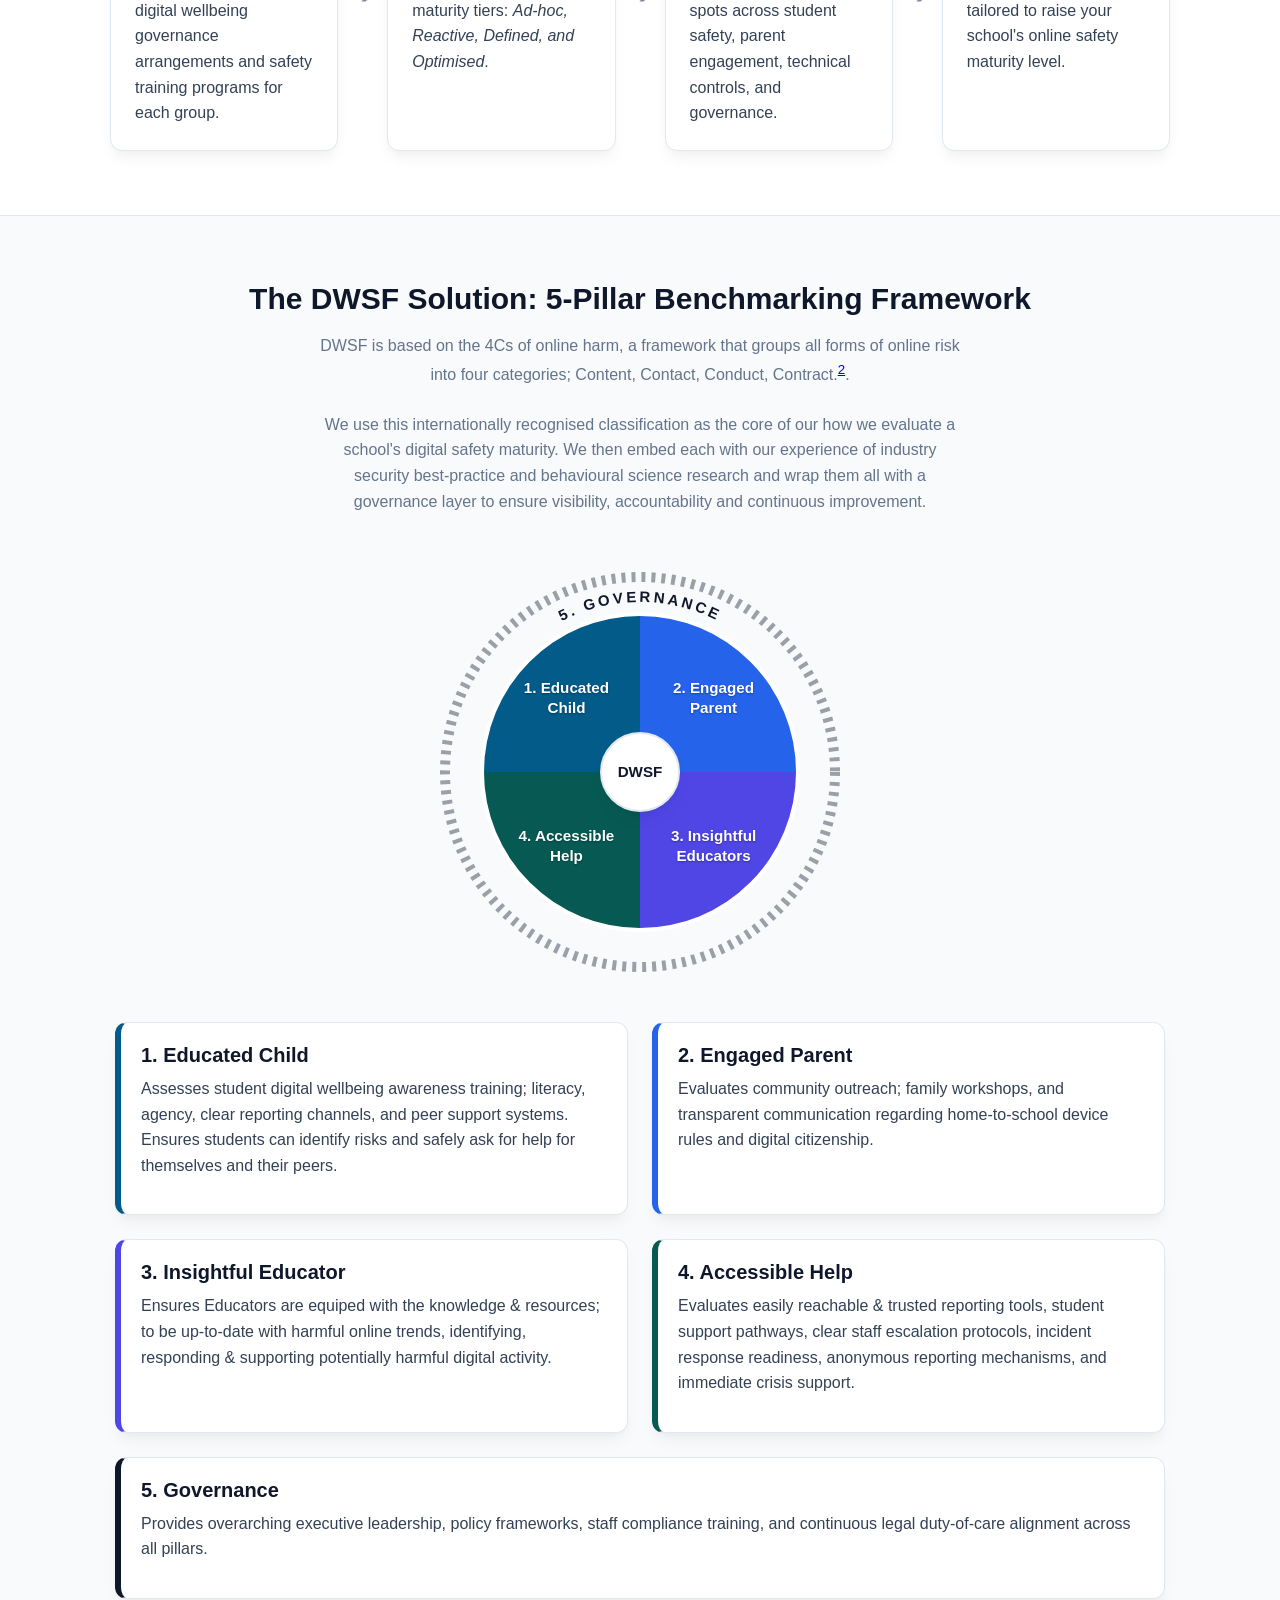
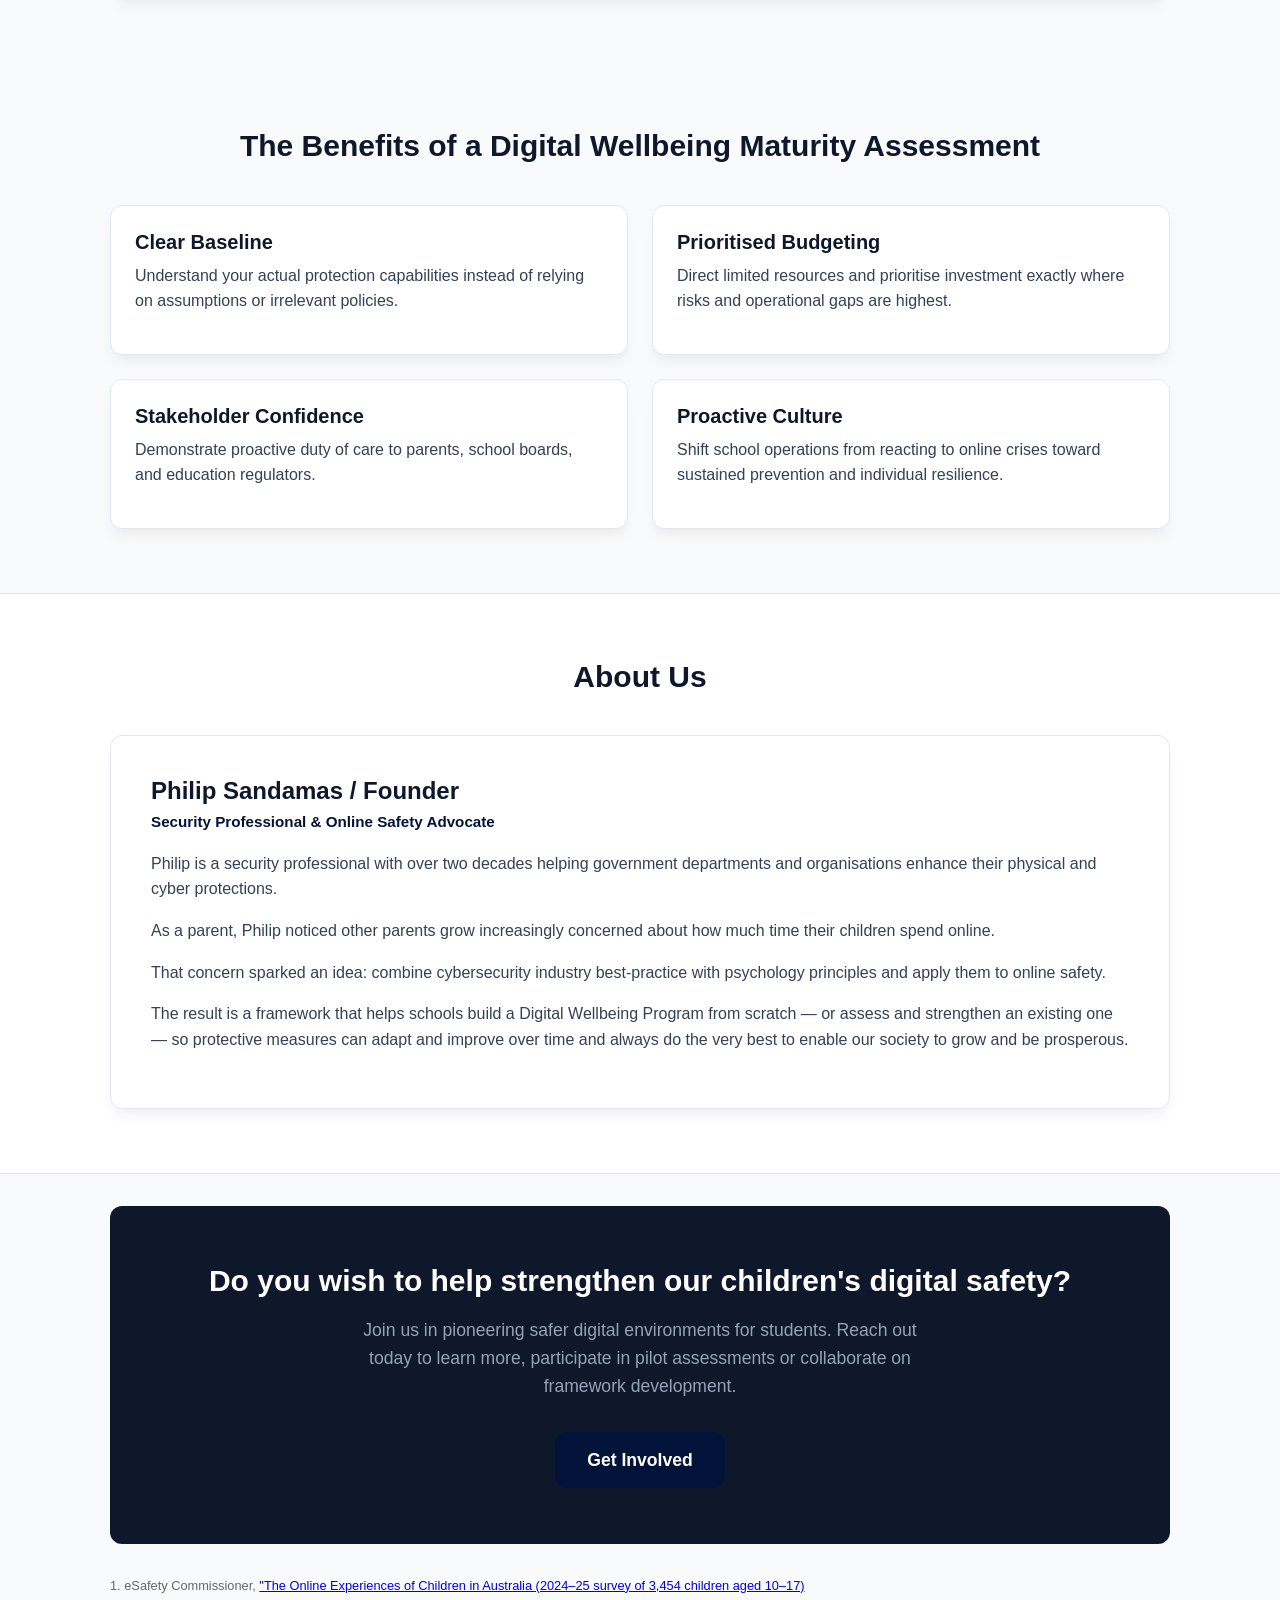
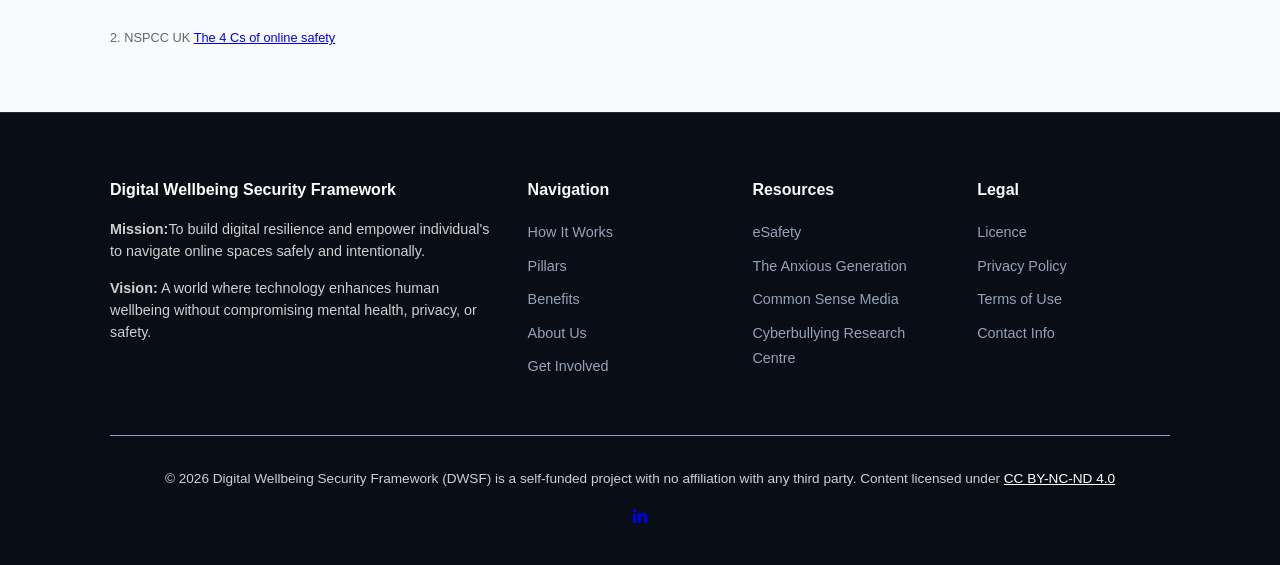
==== commit fa299e07: "Add social links section to footer" ====
--- a/index.html
+++ b/index.html
@@ -408,8 +408,15 @@
       <p>&copy; 2026 Digital Wellbeing Security Framework (DWSF) is a self-funded project with no affiliation with any third party. Content licensed under
   <a href="https://creativecommons.org/licenses/by-nc-nd/4.0/" target="_blank" rel="noopener noreferrer" class="custom-link">CC BY-NC-ND 4.0</a></p>
 
-    </div>
-  </div>
+<div class="social-links">
+  <a href="www.linkedin.com/in/philip-sandamas" target="_blank" rel="noopener noreferrer" aria-label="DWSF on LinkedIn">
+    <svg viewBox="0 0 24 24" width="20" height="20" fill="currentColor">
+      <path d="M20.45 20.45h-3.55v-5.57c0-1.33-.02-3.03-1.85-3.03-1.85 0-2.14 1.45-2.14 2.94v5.66H9.36V9h3.41v1.56h.05c.48-.9 1.64-1.85 3.37-1.85 3.6 0 4.27 2.37 4.27 5.45v6.29zM5.34 7.43a2.06 2.06 0 1 1 0-4.12 2.06 2.06 0 0 1 0 4.12zM7.11 20.45H3.56V9h3.55v11.45z"/>
+    </svg>
+  </a>
+</div>
+      
+  
 </footer>
 
 <script src="./script.js"></script>
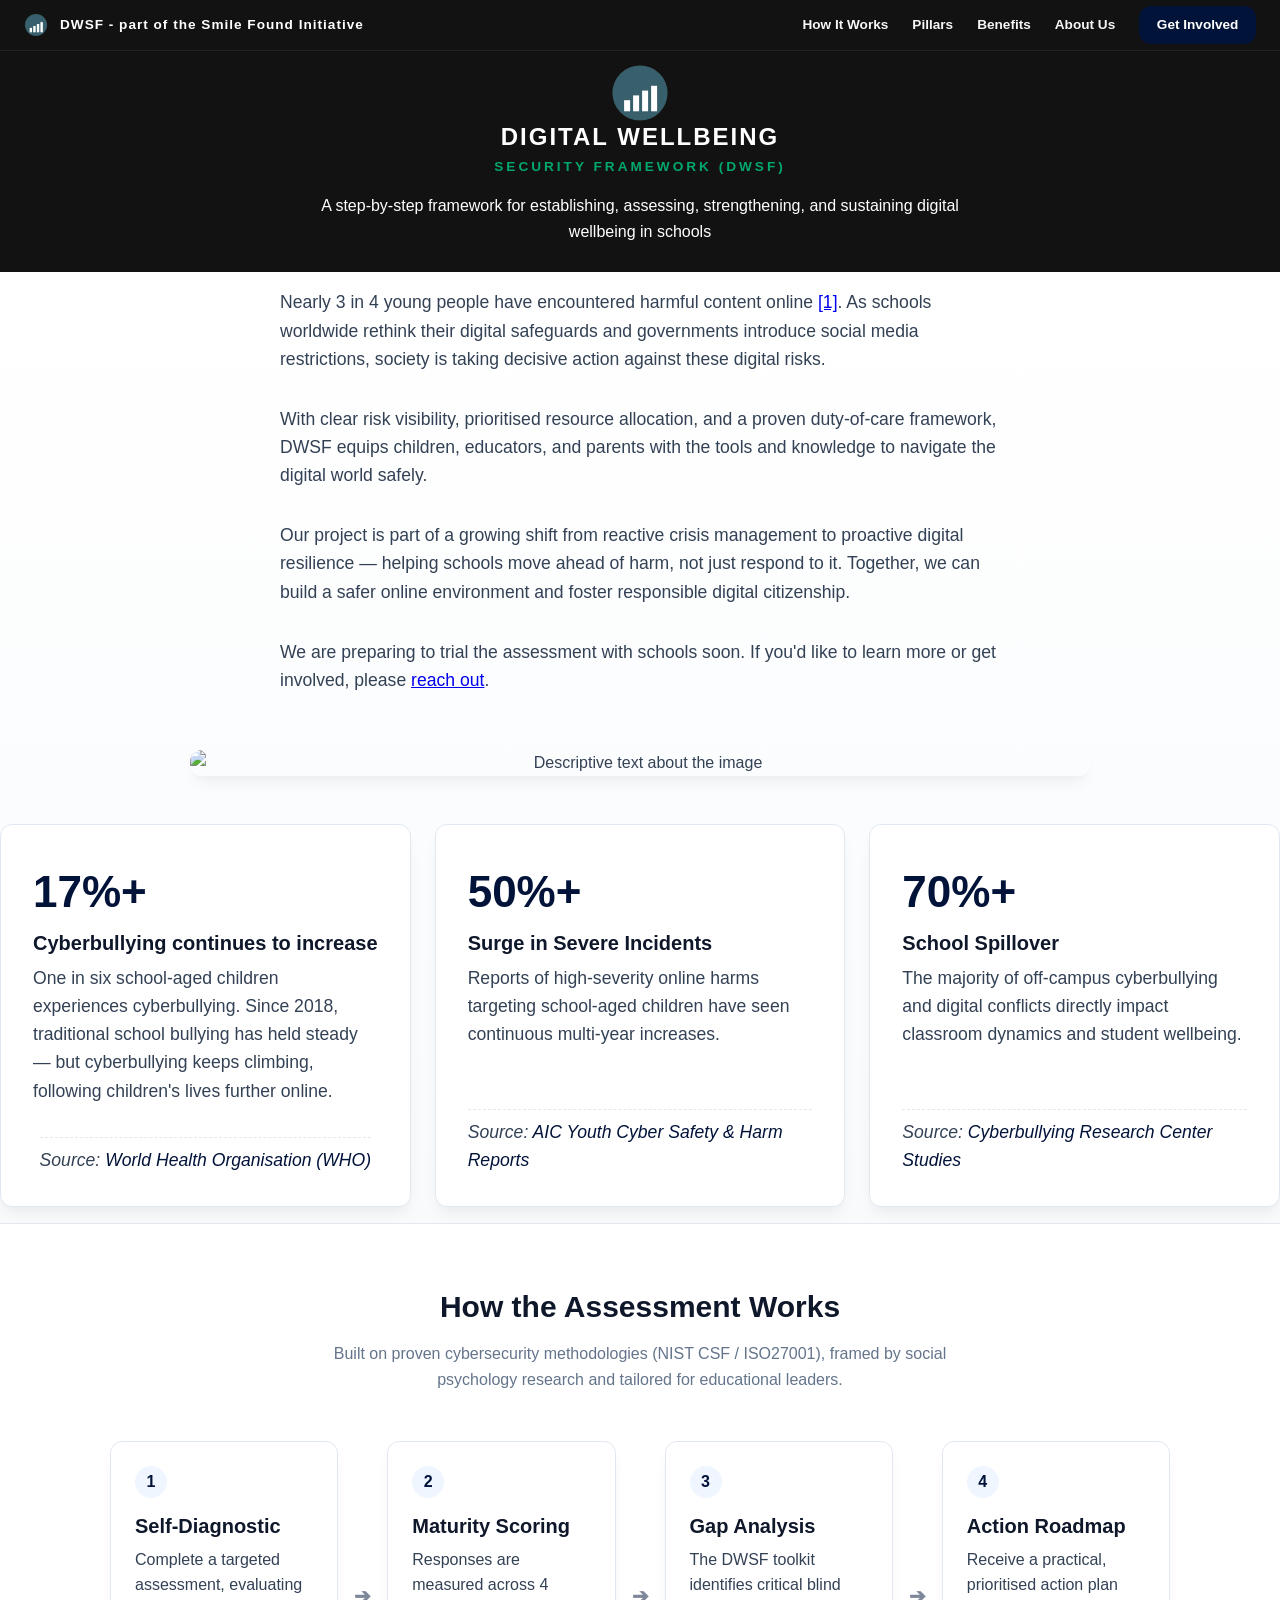
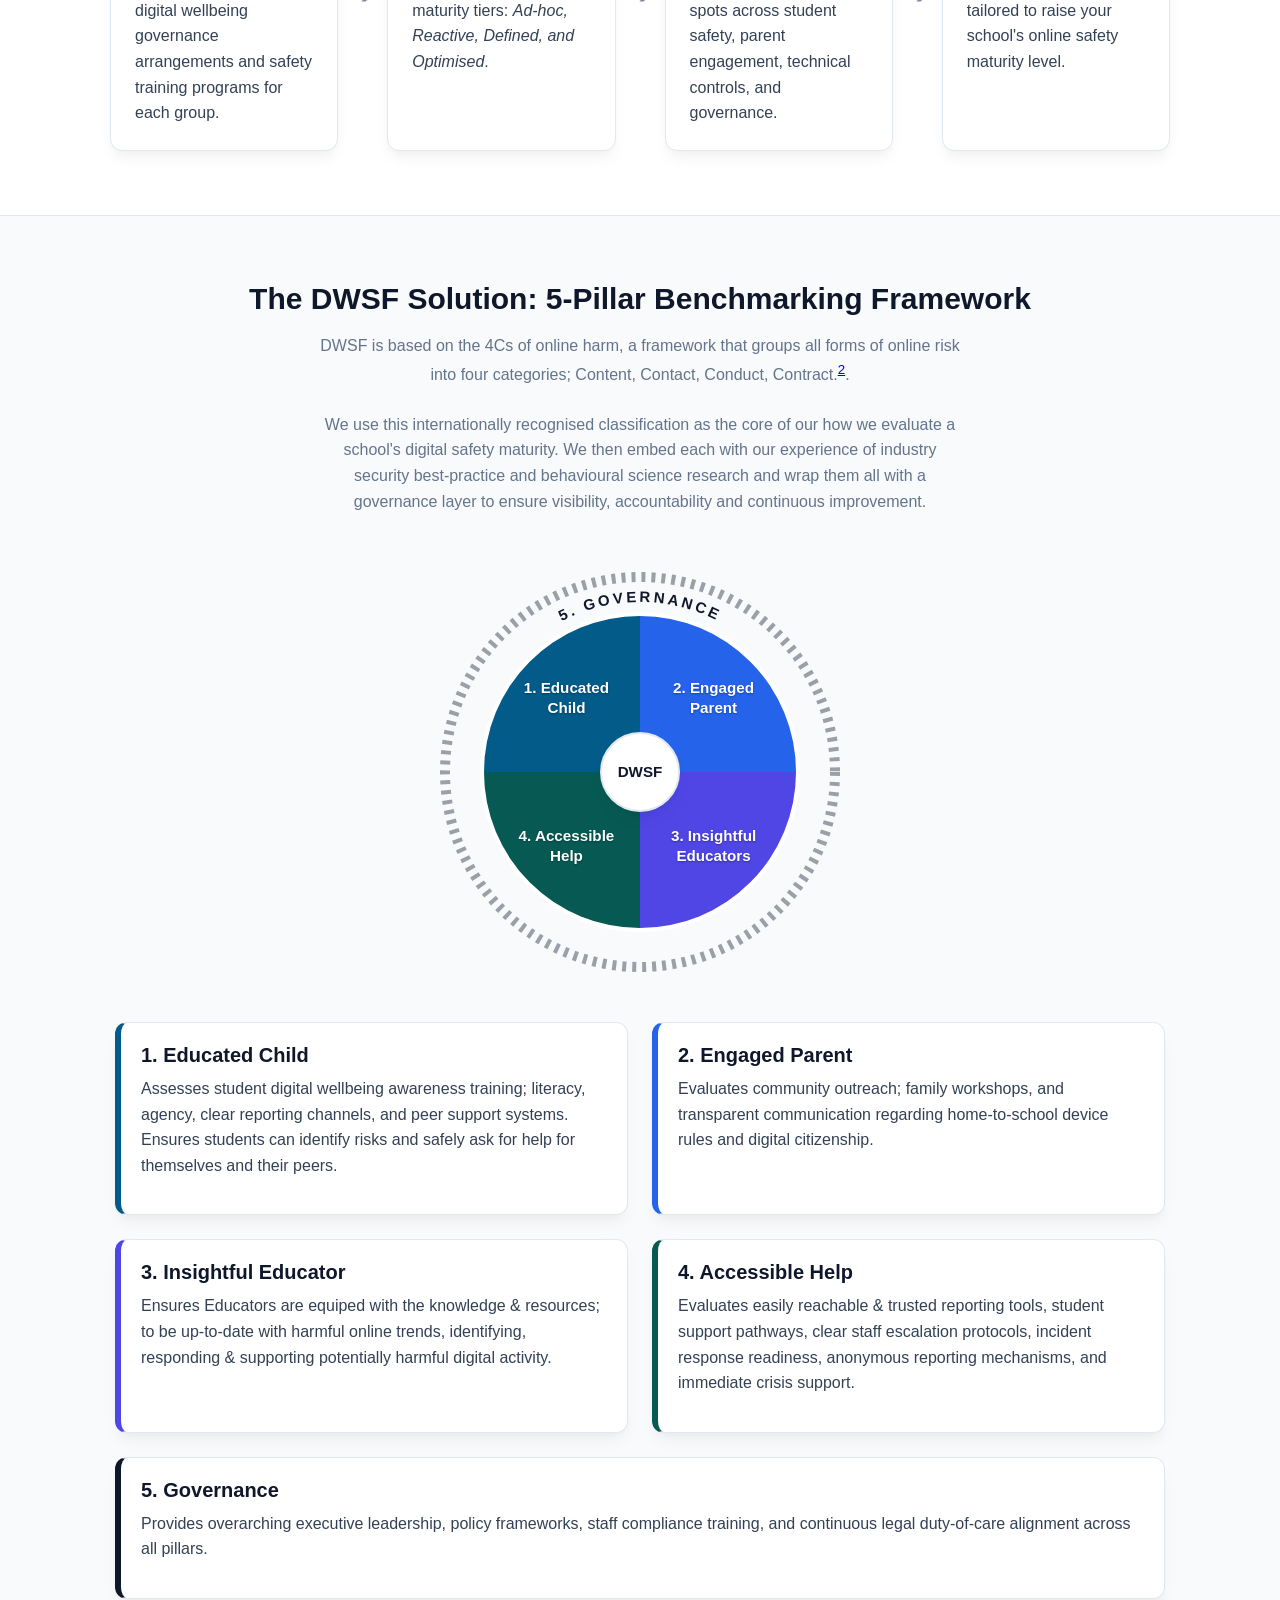
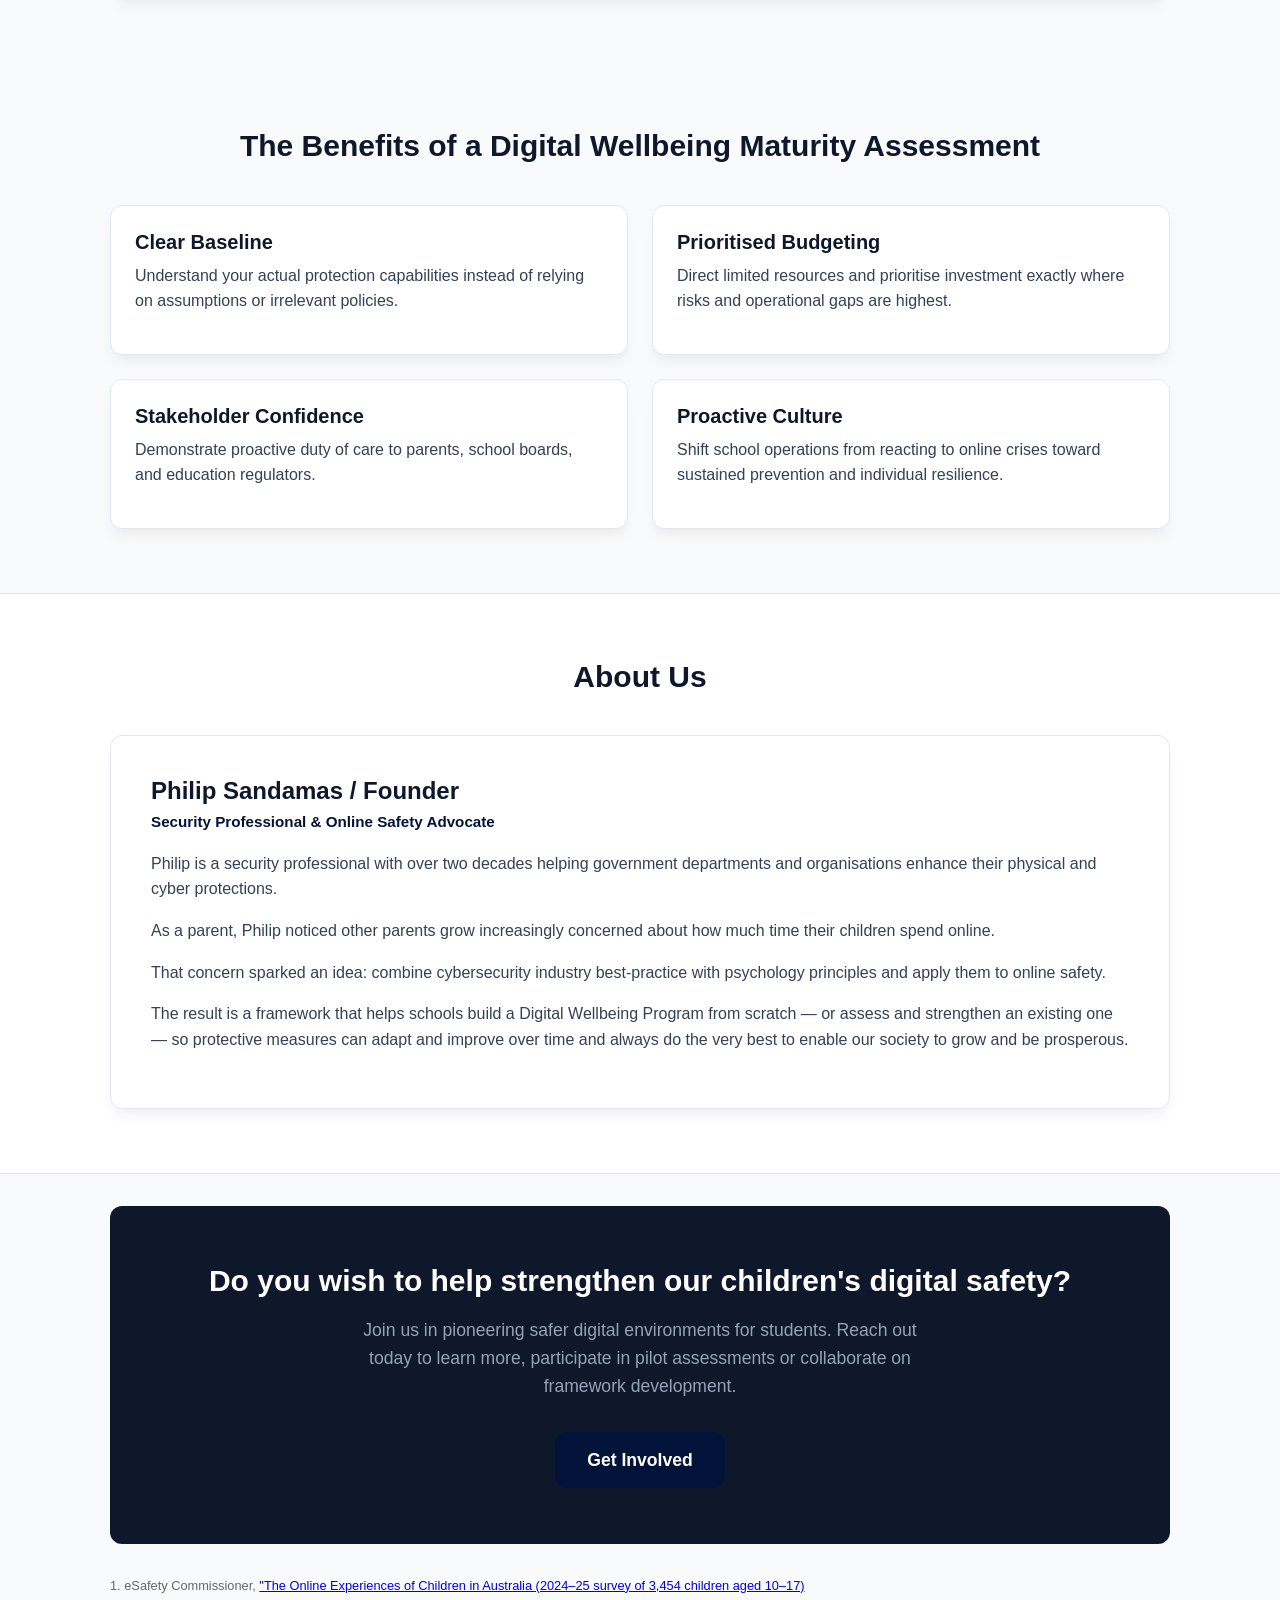
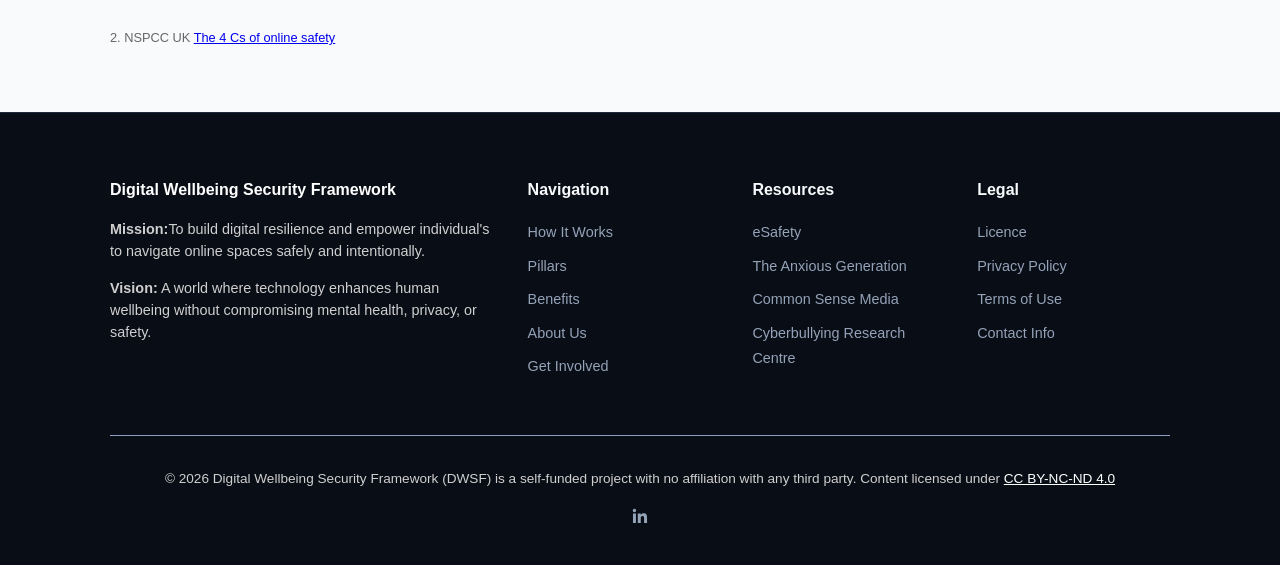
==== commit da6c6494: "Update index.html" ====
--- a/index.html
+++ b/index.html
@@ -409,7 +409,7 @@
   <a href="https://creativecommons.org/licenses/by-nc-nd/4.0/" target="_blank" rel="noopener noreferrer" class="custom-link">CC BY-NC-ND 4.0</a></p>
 
 <div class="social-links">
-  <a href="www.linkedin.com/in/philip-sandamas" target="_blank" rel="noopener noreferrer" aria-label="DWSF on LinkedIn">
+  <a href="https://www.linkedin.com/in/philip-sandamas" target="_blank" rel="noopener noreferrer" aria-label="DWSF on LinkedIn">
     <svg viewBox="0 0 24 24" width="20" height="20" fill="currentColor">
       <path d="M20.45 20.45h-3.55v-5.57c0-1.33-.02-3.03-1.85-3.03-1.85 0-2.14 1.45-2.14 2.94v5.66H9.36V9h3.41v1.56h.05c.48-.9 1.64-1.85 3.37-1.85 3.6 0 4.27 2.37 4.27 5.45v6.29zM5.34 7.43a2.06 2.06 0 1 1 0-4.12 2.06 2.06 0 0 1 0 4.12zM7.11 20.45H3.56V9h3.55v11.45z"/>
     </svg>
--- a/style.css
+++ b/style.css
@@ -560,6 +560,22 @@
 .footer-bottom { border-top: 1px solid #8D9DBF; padding-top: 2rem; text-align: center; font-size: 0.85rem; }
 
 .custom-link{color: #ffffff; /* Green */
+}
+
+.social-links {
+  display: flex;
+  gap: 0.9rem;
+  justify-content: center;
+  margin-top: 1rem;
+}
+
+.social-links a {
+  color: #94A3B8;              /* matches your existing .footer-links default color */
+  transition: color 0.2s ease;
+}
+
+.social-links a:hover {
+  color: #FFFFFF;               /* matches your existing .footer-links:hover color */
 }
 
 /* ============ RESPONSIVE ============ */
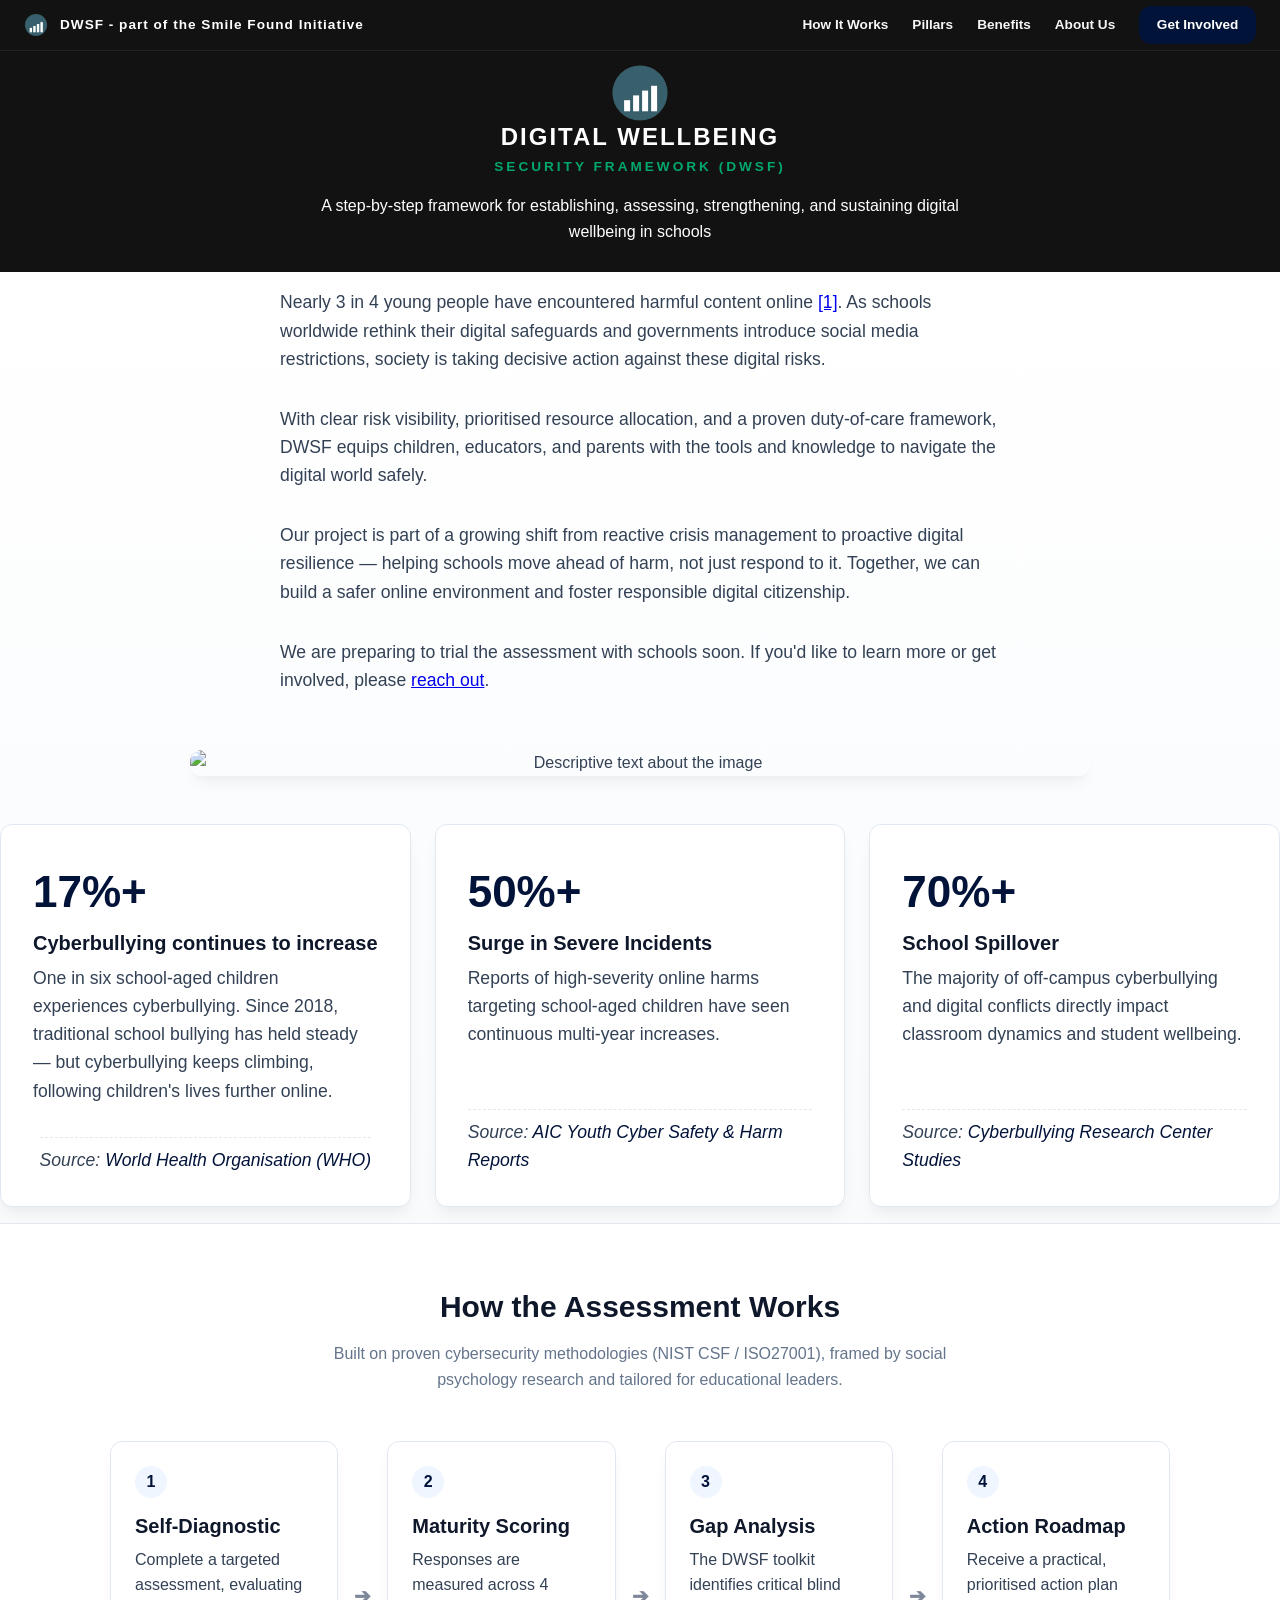
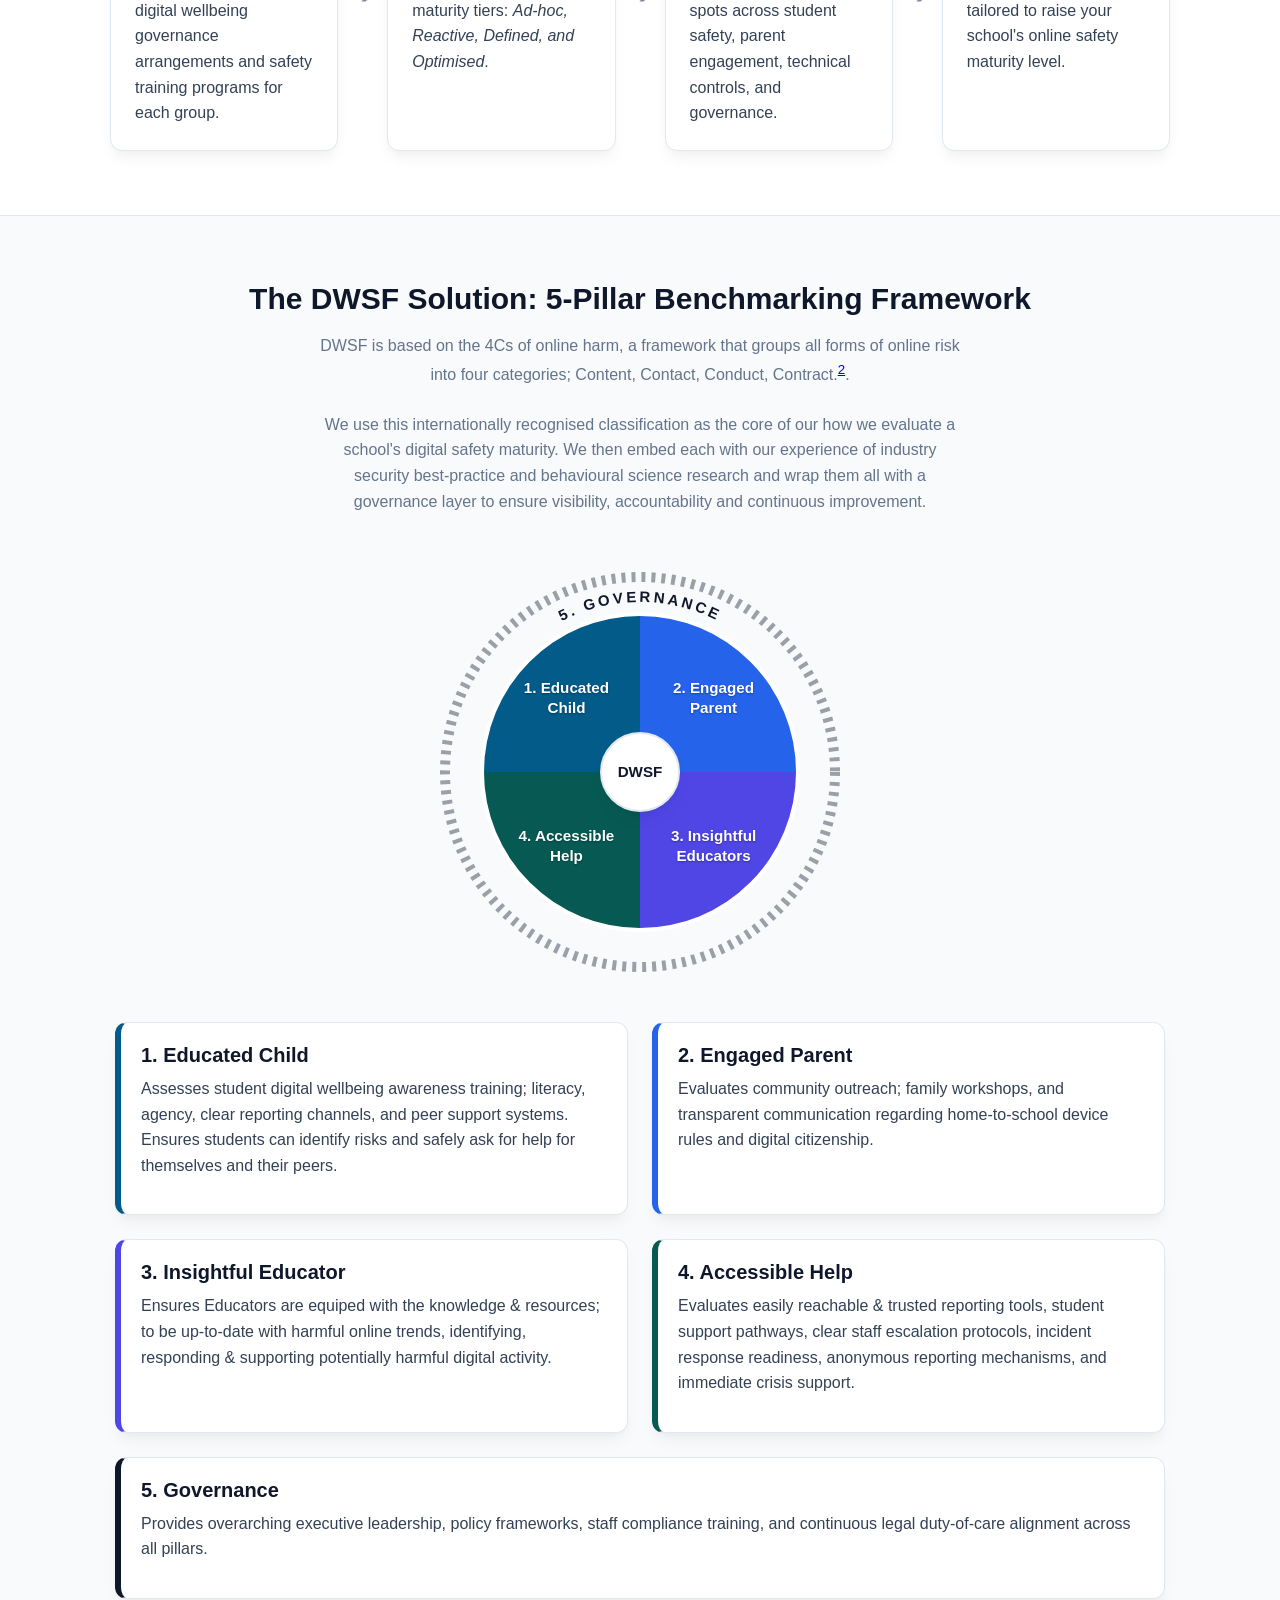
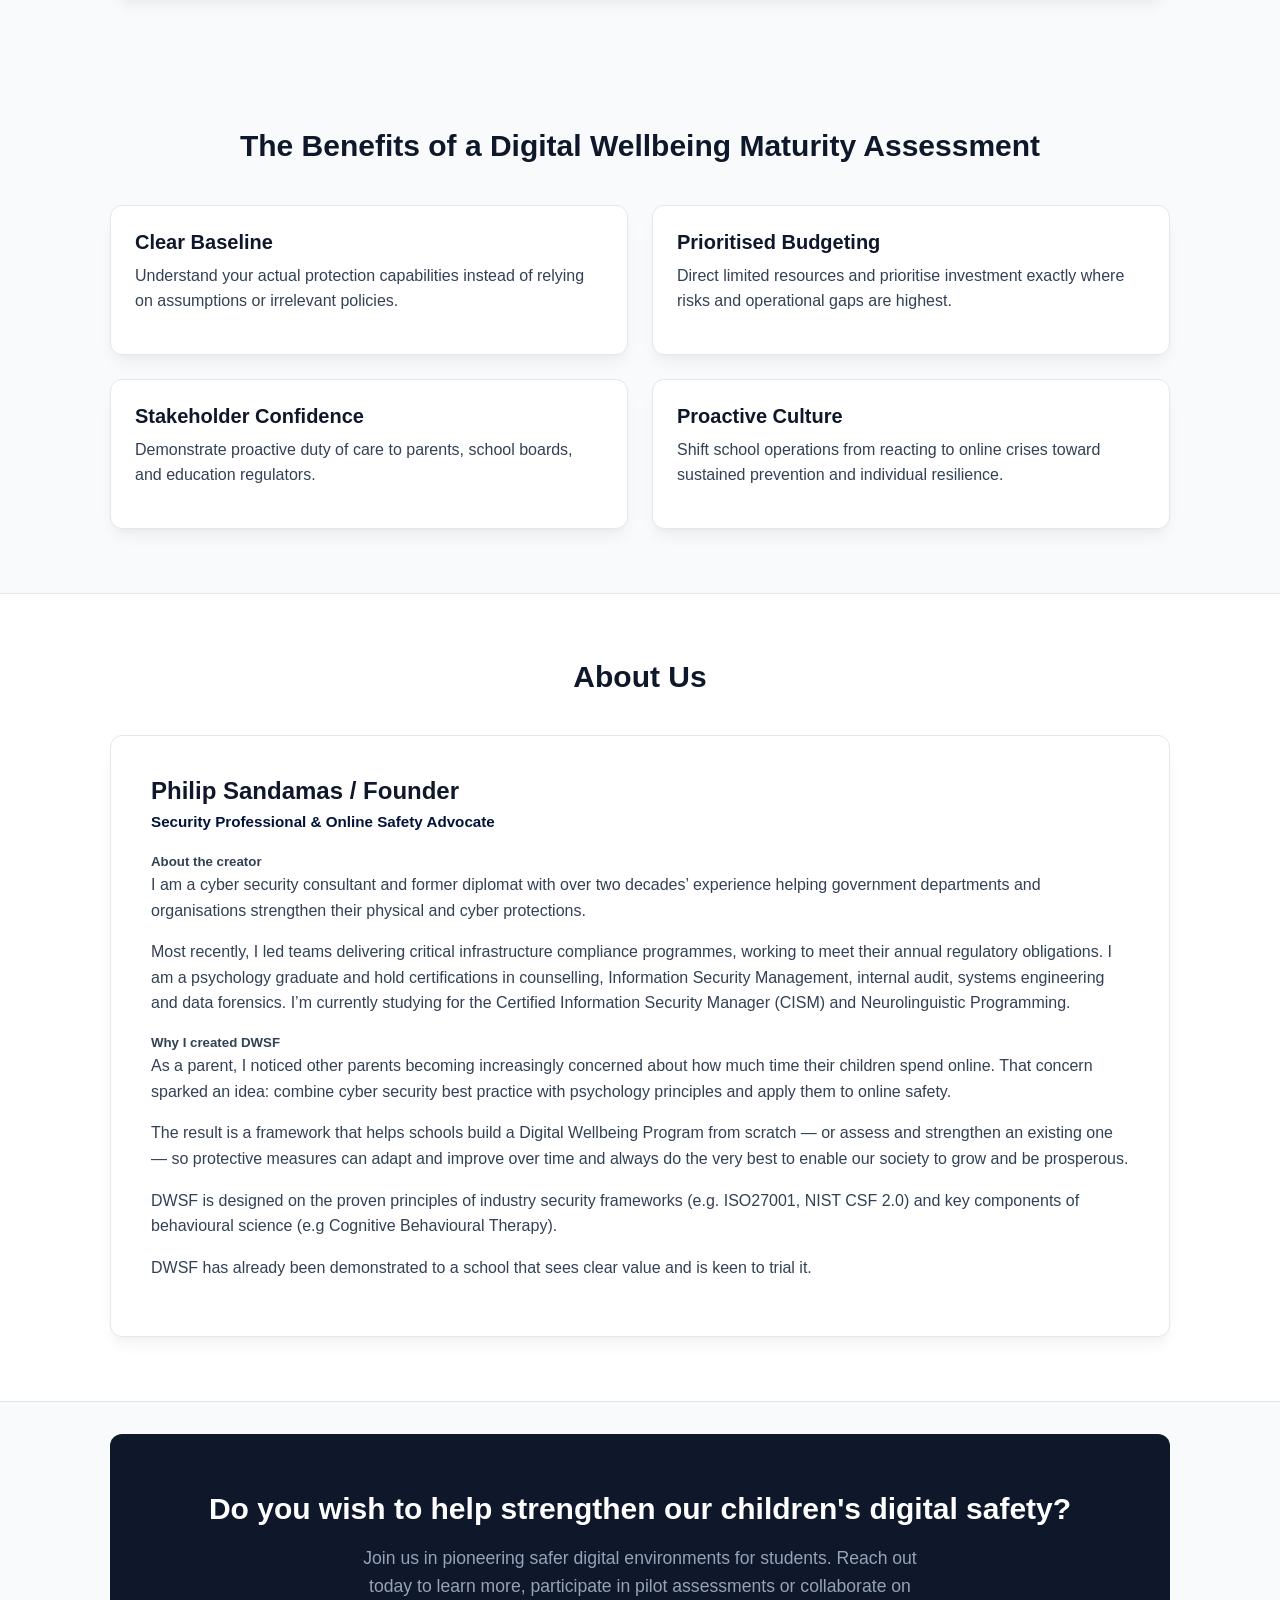
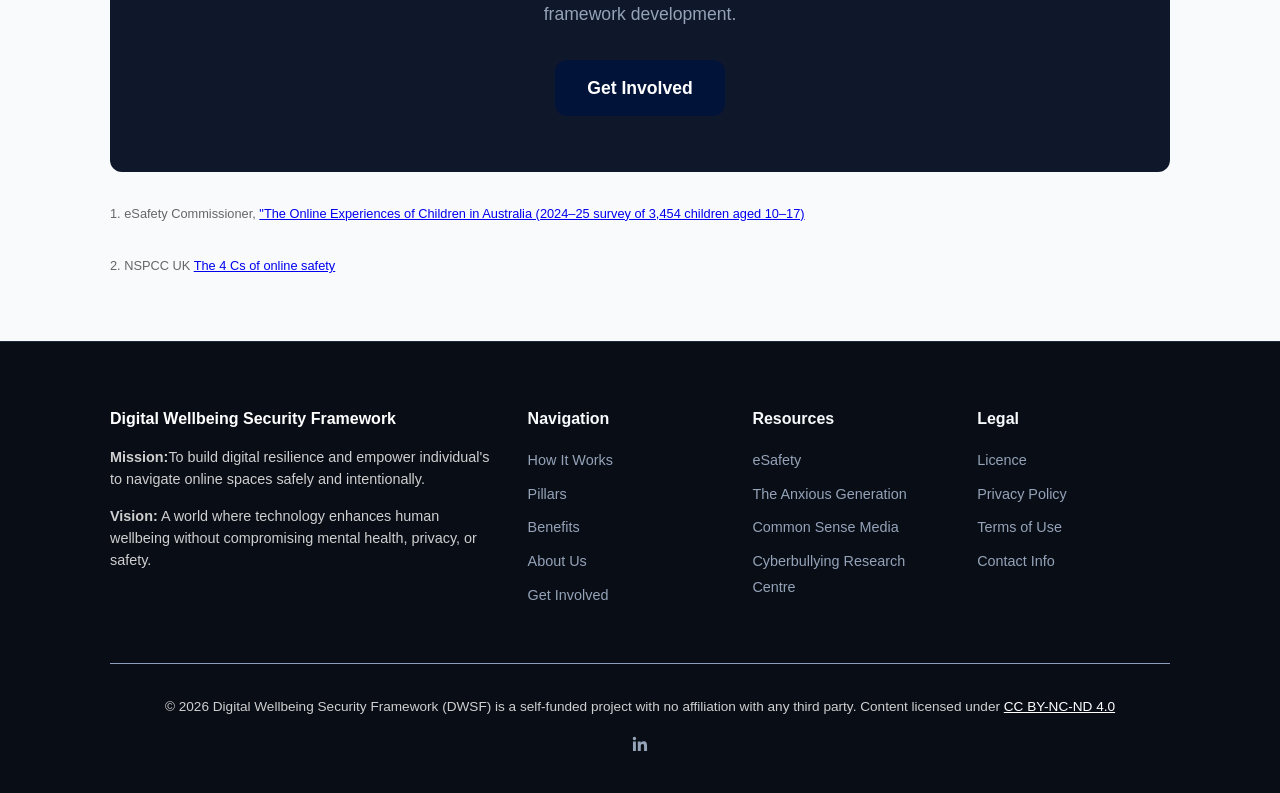
==== commit 2f8798a0: "Enhance about section with creator details and DWSF purpose Added new sections about the creator and" ====
--- a/index.html
+++ b/index.html
@@ -326,10 +326,15 @@
       <div class="about-content">
         <h3>Philip Sandamas / Founder</h3>
         <div class="about-title">Security Professional &amp; Online Safety Advocate</div>
-        <p>Philip is a security professional with over two decades helping government departments and organisations enhance their physical and cyber protections.</p>
-        <p>As a parent, Philip noticed other parents grow increasingly concerned about how much time their children spend online.</p>
-        <p>That concern sparked an idea: combine cybersecurity industry best-practice with psychology principles and apply them to online safety.</p>
-        <p> The result is a framework that helps schools build a Digital Wellbeing Program from scratch — or assess and strengthen an existing one — so protective measures can adapt and improve over time and always do the very best to enable our society to grow and be prosperous.</p>
+         <h5>About the creator</h5>
+<p>I am a cyber security consultant and former diplomat with over two decades’ experience helping government departments and organisations strengthen their physical and cyber protections. </p>
+<p>Most recently, I led teams delivering critical infrastructure compliance programmes, working to meet their annual regulatory obligations.
+I am a psychology graduate and hold certifications in counselling, Information Security Management, internal audit, systems engineering and data forensics. I’m currently studying for the Certified Information Security Manager (CISM) and Neurolinguistic Programming.</p>
+<h5>Why I created DWSF </h5>
+<p>As a parent, I noticed other parents becoming increasingly concerned about how much time their children spend online. That concern sparked an idea: combine cyber security best practice with psychology principles and apply them to online safety.</p>
+<p>The result is a framework that helps schools build a Digital Wellbeing Program from scratch — or assess and strengthen an existing one — so protective measures can adapt and improve over time and always do the very best to enable our society to grow and be prosperous.</p>
+<p>DWSF is designed on the proven principles of industry security frameworks (e.g. ISO27001, NIST CSF 2.0) and key components of behavioural science (e.g Cognitive Behavioural Therapy). </p>
+<p>DWSF has already been demonstrated to a school that sees clear value and is keen to trial it.</p>
       </div>
     </div>
   </div>
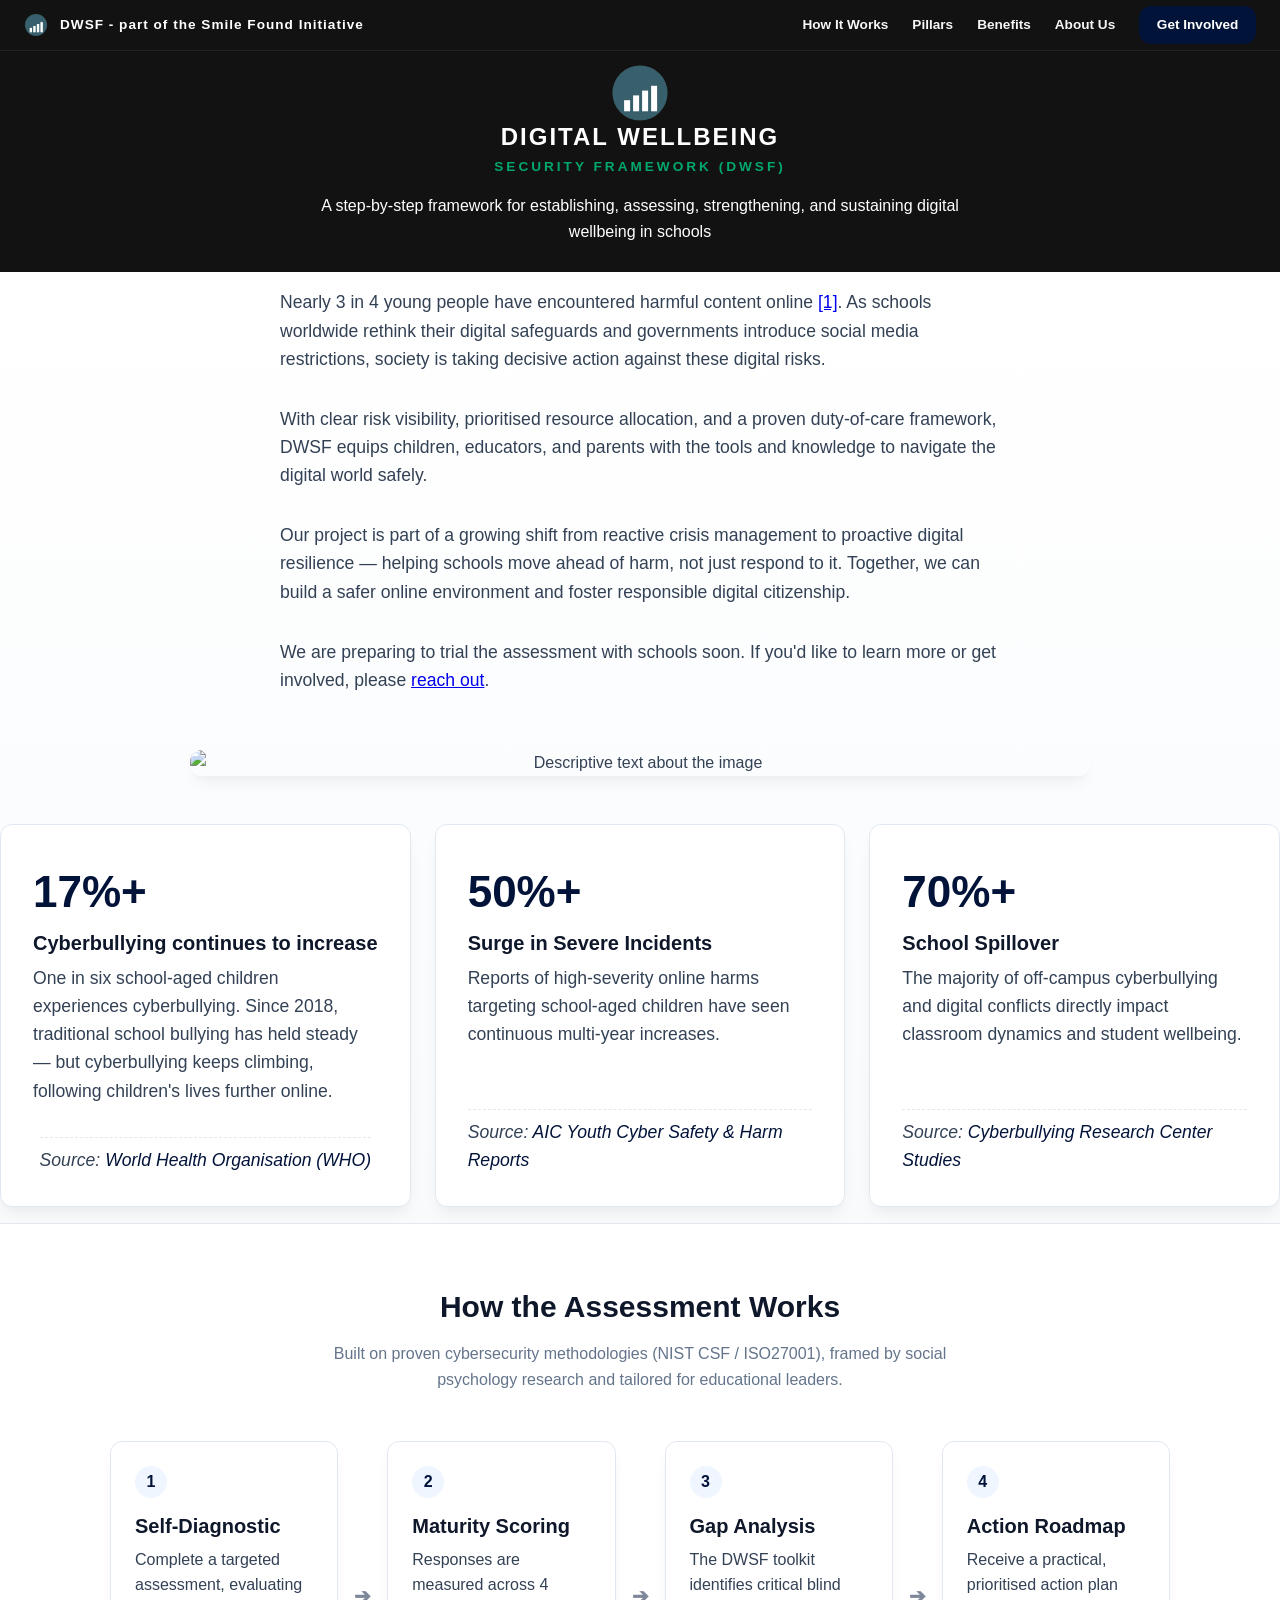
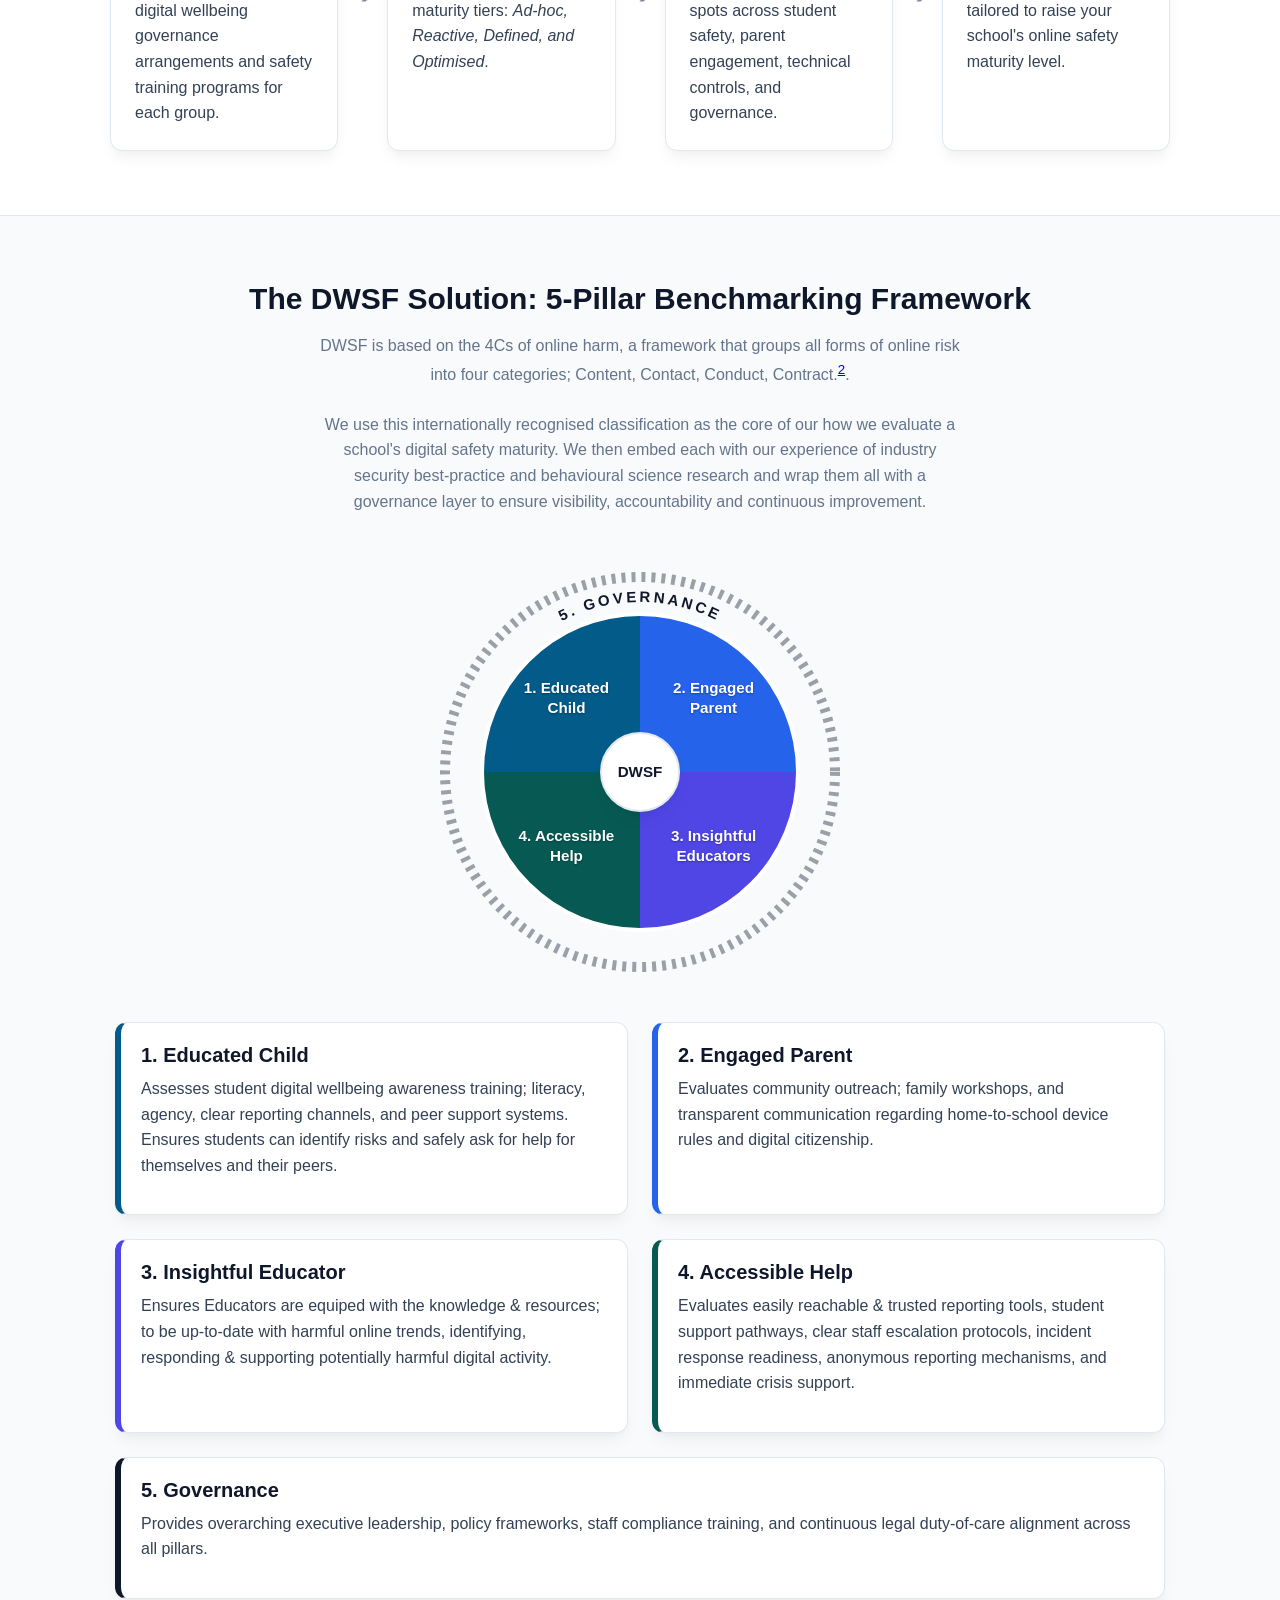
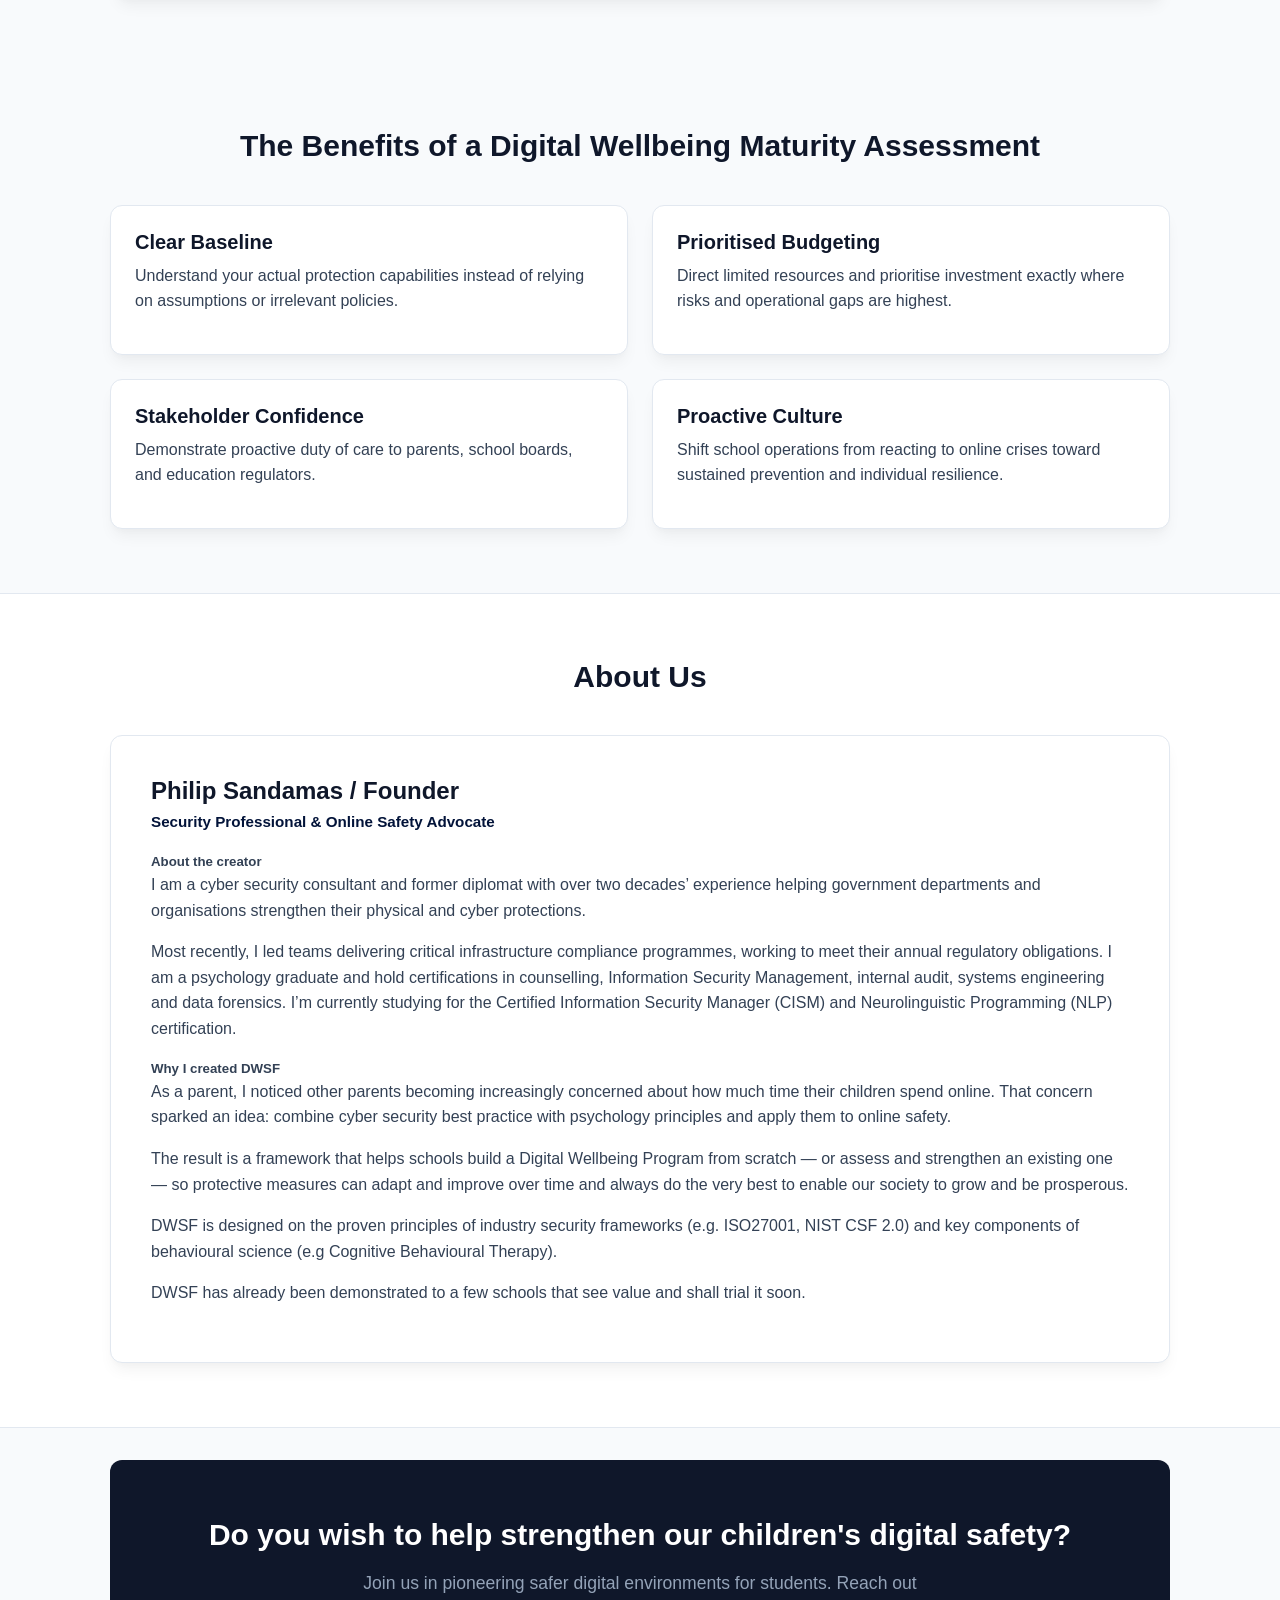
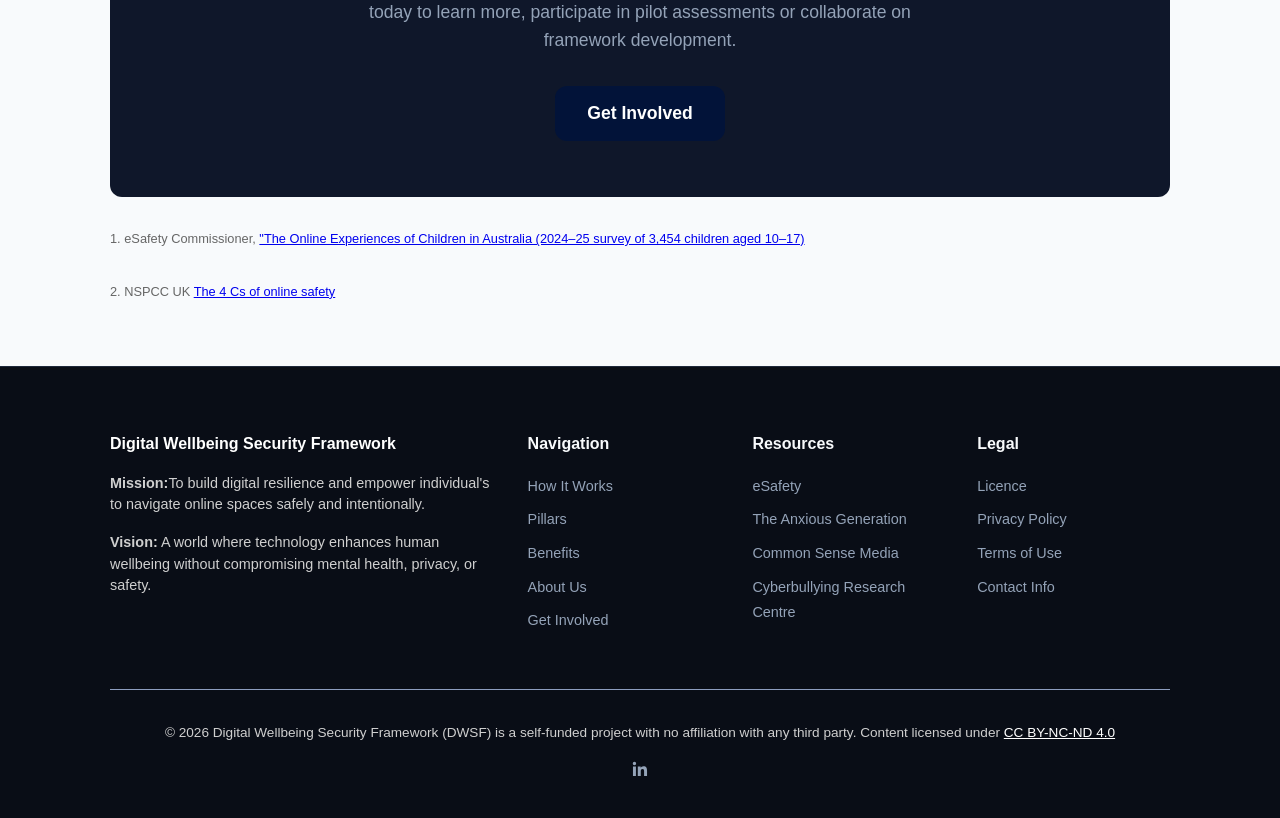
==== commit 2b5b0d2c: "Update text in index.html for clarity and accuracy" ====
--- a/index.html
+++ b/index.html
@@ -329,12 +329,12 @@
          <h5>About the creator</h5>
 <p>I am a cyber security consultant and former diplomat with over two decades’ experience helping government departments and organisations strengthen their physical and cyber protections. </p>
 <p>Most recently, I led teams delivering critical infrastructure compliance programmes, working to meet their annual regulatory obligations.
-I am a psychology graduate and hold certifications in counselling, Information Security Management, internal audit, systems engineering and data forensics. I’m currently studying for the Certified Information Security Manager (CISM) and Neurolinguistic Programming.</p>
+I am a psychology graduate and hold certifications in counselling, Information Security Management, internal audit, systems engineering and data forensics. I’m currently studying for the Certified Information Security Manager (CISM) and Neurolinguistic Programming (NLP) certification.</p>
 <h5>Why I created DWSF </h5>
 <p>As a parent, I noticed other parents becoming increasingly concerned about how much time their children spend online. That concern sparked an idea: combine cyber security best practice with psychology principles and apply them to online safety.</p>
 <p>The result is a framework that helps schools build a Digital Wellbeing Program from scratch — or assess and strengthen an existing one — so protective measures can adapt and improve over time and always do the very best to enable our society to grow and be prosperous.</p>
 <p>DWSF is designed on the proven principles of industry security frameworks (e.g. ISO27001, NIST CSF 2.0) and key components of behavioural science (e.g Cognitive Behavioural Therapy). </p>
-<p>DWSF has already been demonstrated to a school that sees clear value and is keen to trial it.</p>
+<p>DWSF has already been demonstrated to a few schools that see value and shall trial it soon.</p>
       </div>
     </div>
   </div>
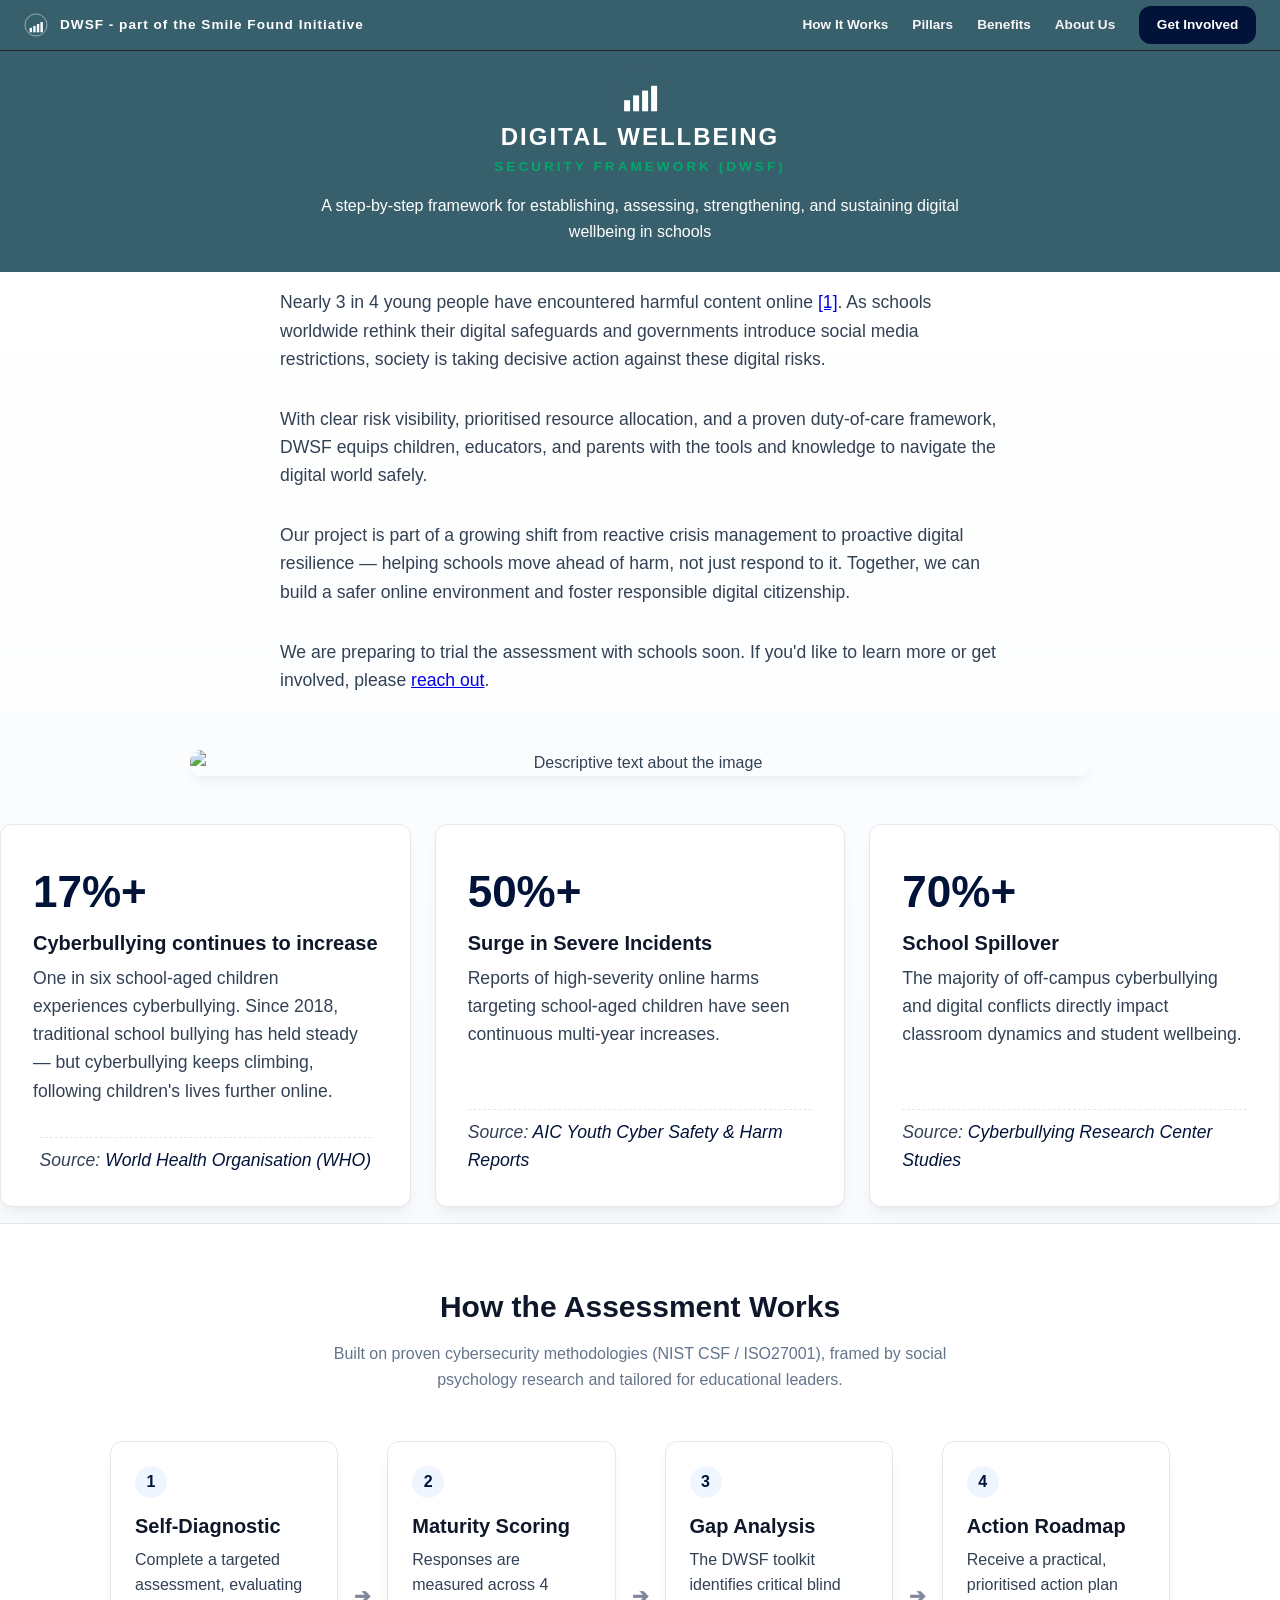
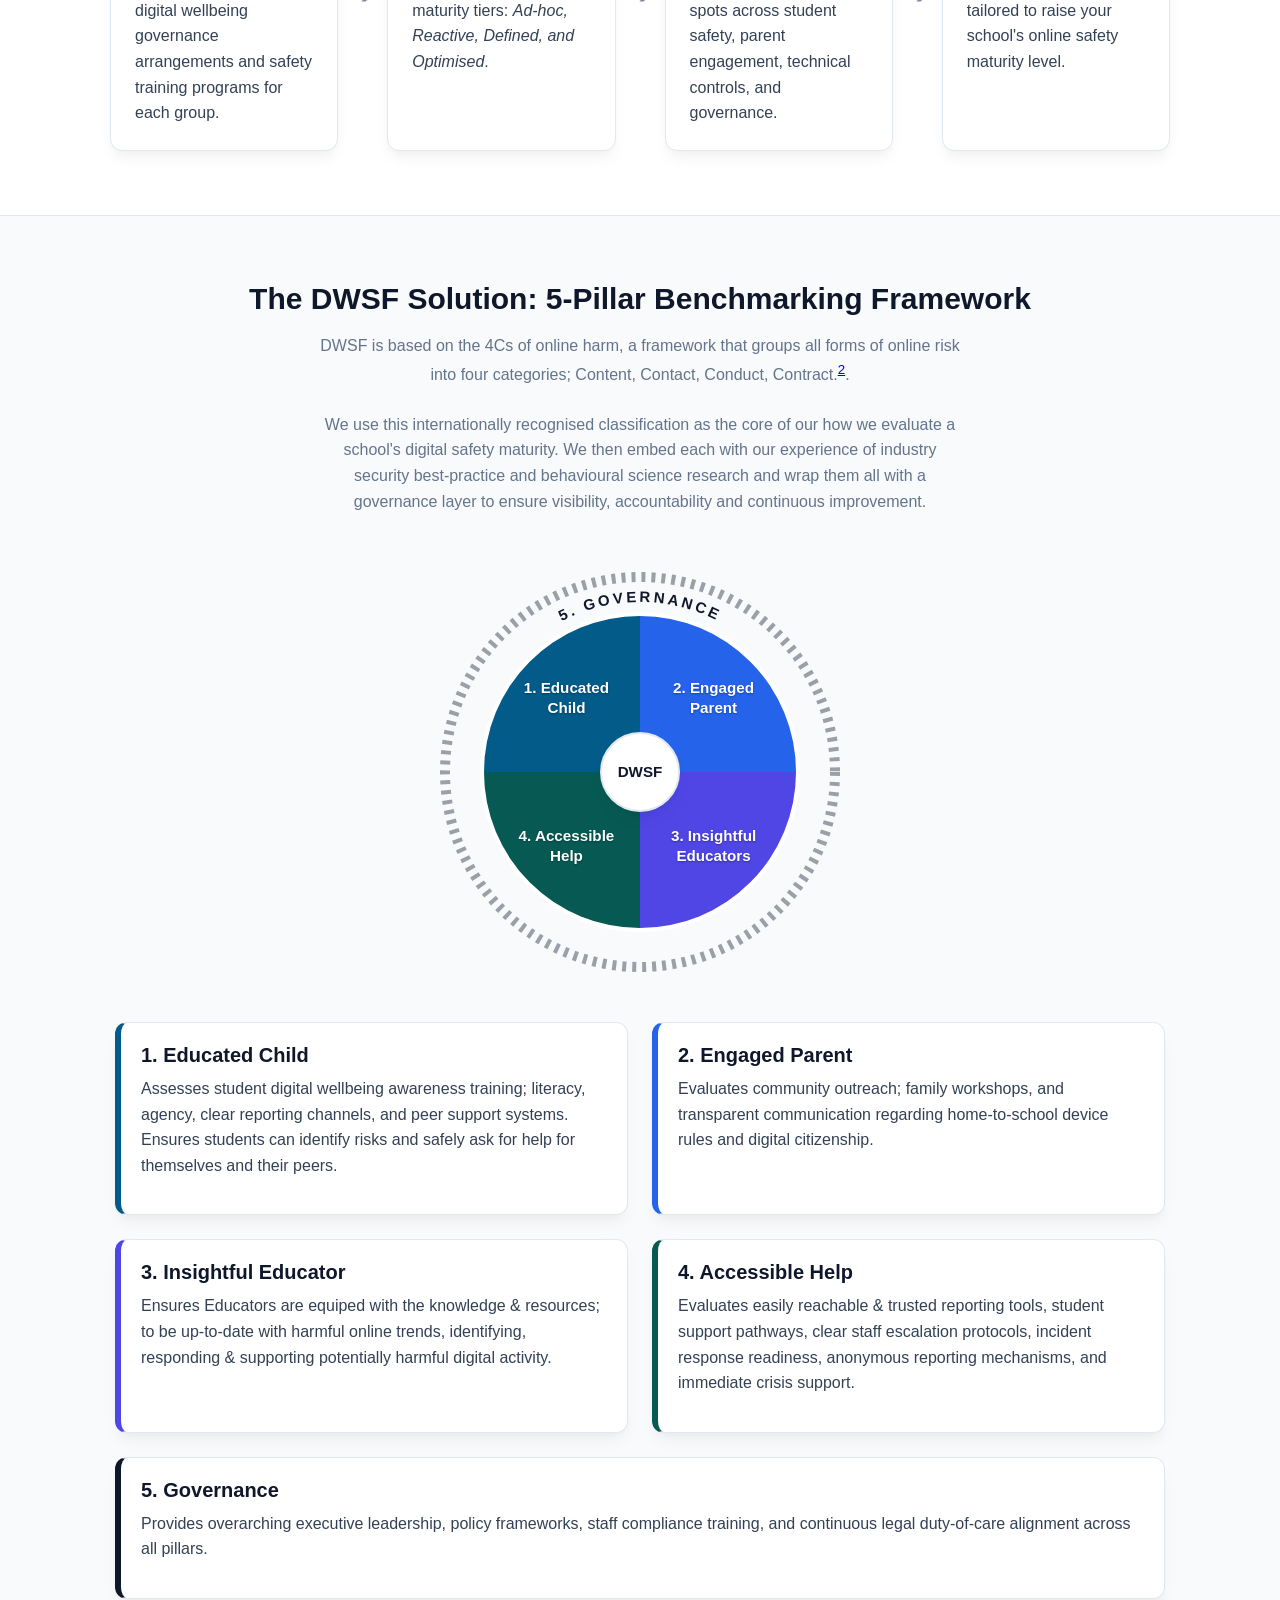
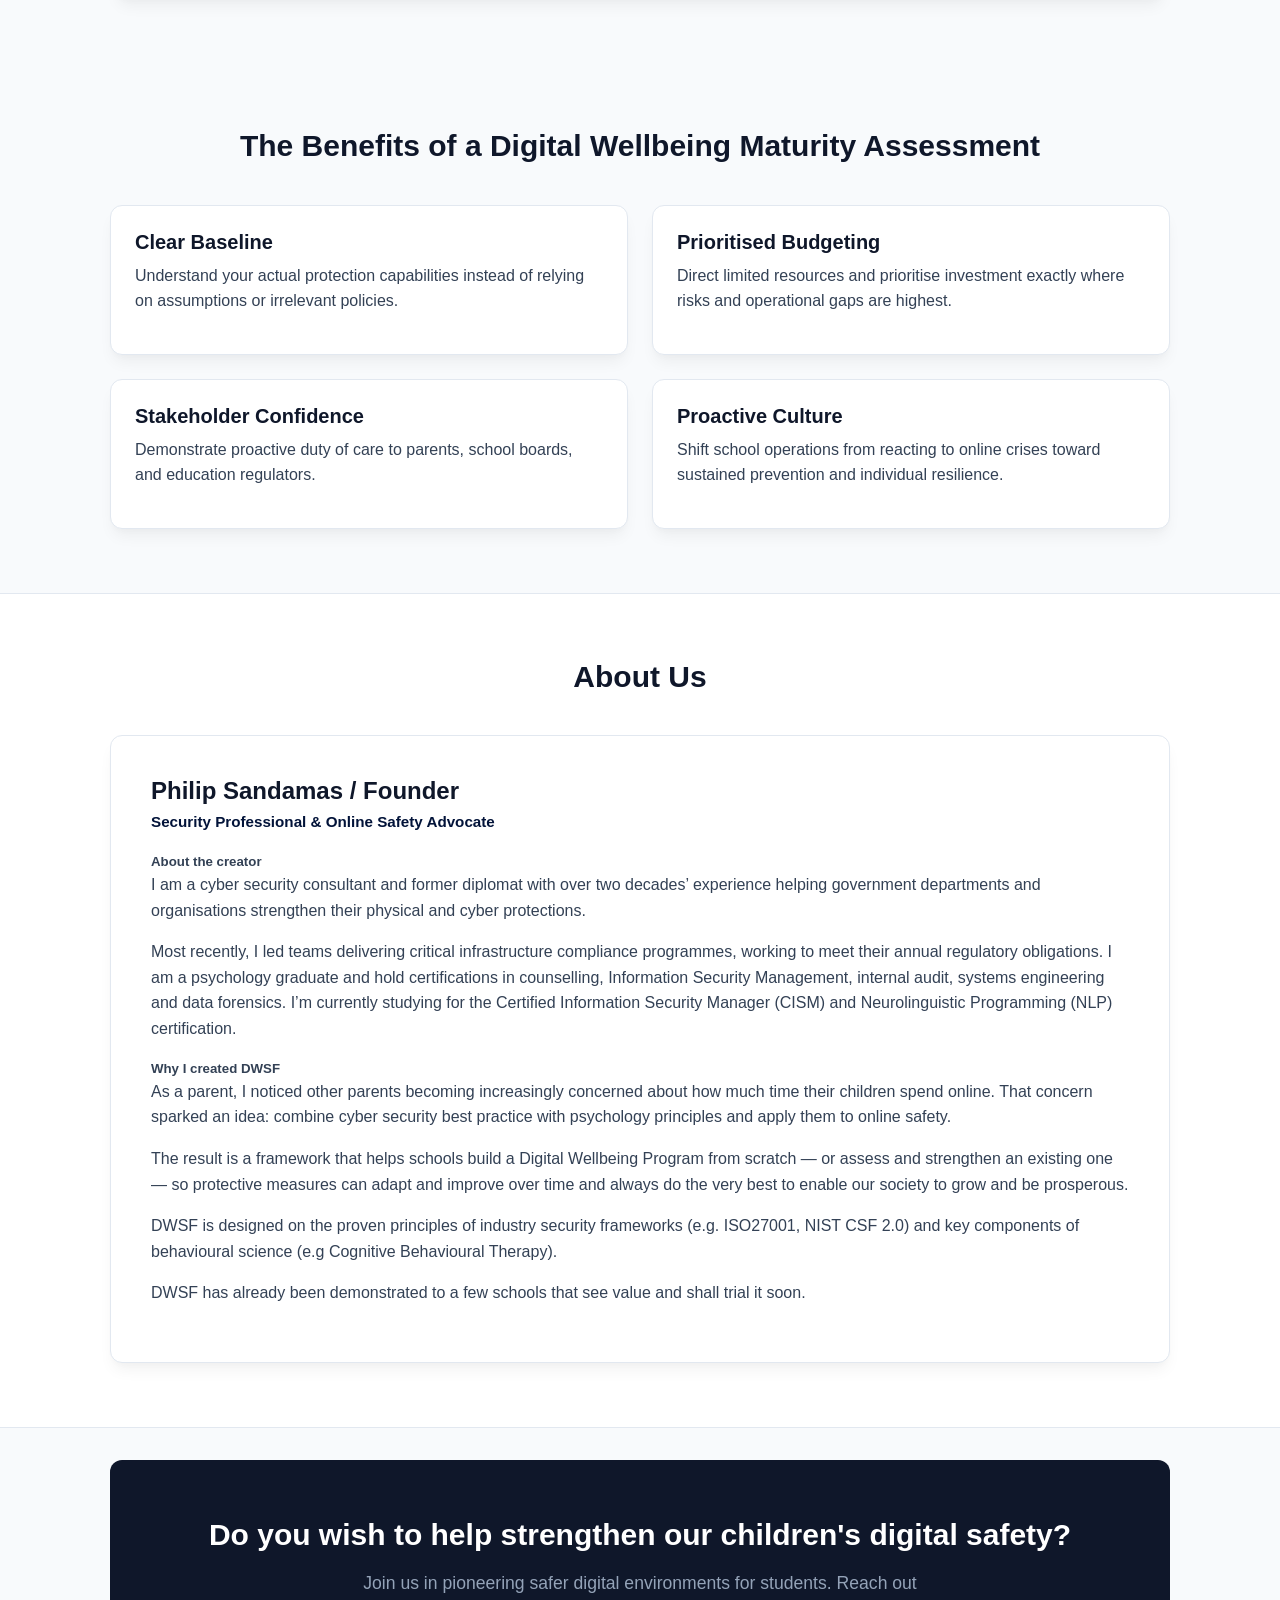
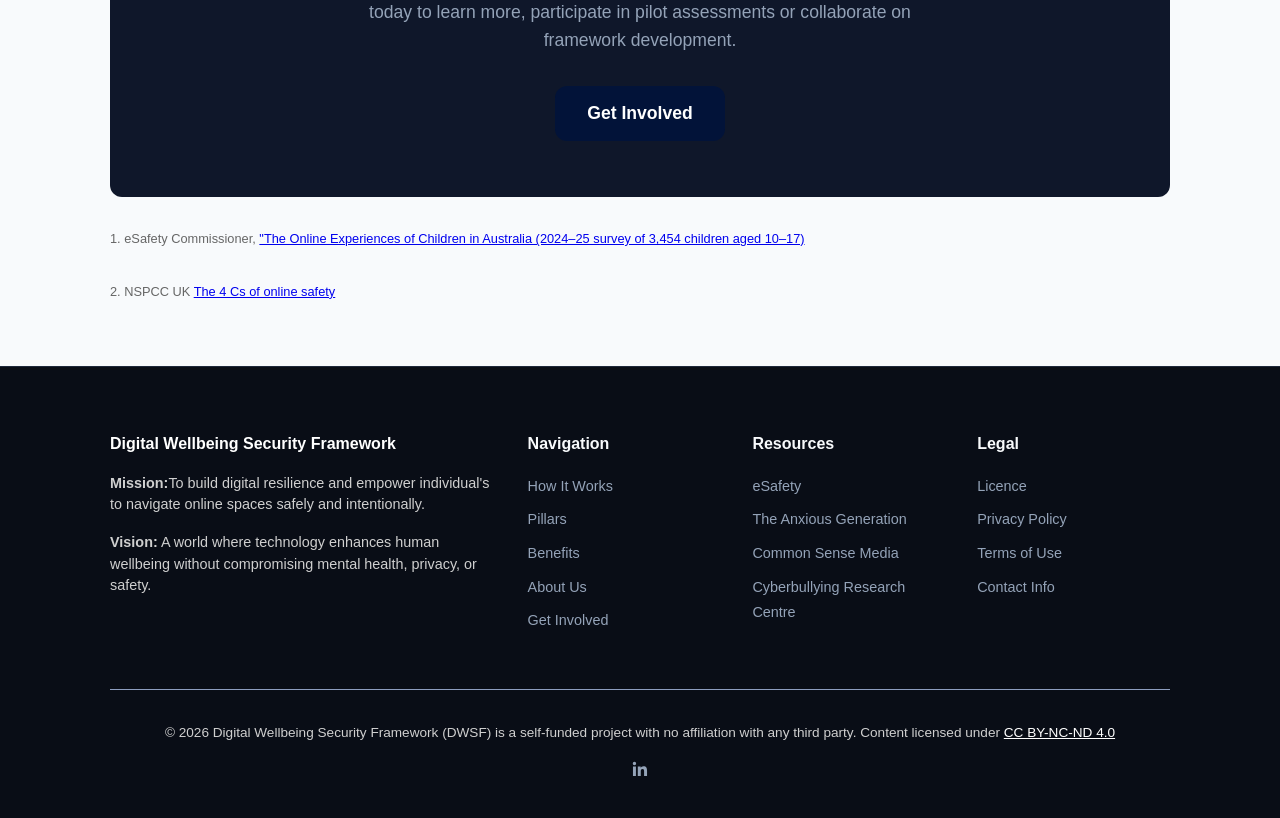
==== commit b78e62a2: "Add stroke to logo circle in index.html" ====
--- a/index.html
+++ b/index.html
@@ -22,7 +22,7 @@
   <div class="header-logo">
     
   <svg class="logo-icon-header" viewBox="0 0 200 200" xmlns="http://www.w3.org/2000/svg">
-  <circle cx="100" cy="100" r="92" fill="#385F6C"/>
+  <circle cx="100" cy="100" r="92" fill="#385F6C" stroke="#FFFFFF" stroke-width="4"/>
   <rect x="47"  y="124" width="20" height="37" fill="#FFFFFF"/>
   <rect x="77"  y="108" width="20" height="53" fill="#FFFFFF"/>
   <rect x="107" y="92"  width="20" height="69" fill="#FFFFFF"/>
--- a/style.css
+++ b/style.css
@@ -46,13 +46,13 @@
   margin-bottom: 0.5;
 }
 
-/* ============ HEADER (dark, Spotify-style) ============ */
+/* ============ HEADER (teal) ============ */
 .site-header {
   display: flex;
   justify-content: space-between;
   align-items: center;
   padding: 6px 24px;
-  background-color: #121212;
+  background-color: #385F6C;
   position: sticky;
   top: 0;
   z-index: 100;
@@ -121,7 +121,7 @@
   align-items: center;
   text-align: center;
   padding: 12px 20px;
-  background-color: #121212;
+  background-color: #385F6C;
 }
 
 .hero-logo-wrapper { display: flex; flex-direction: column; align-items: center; }
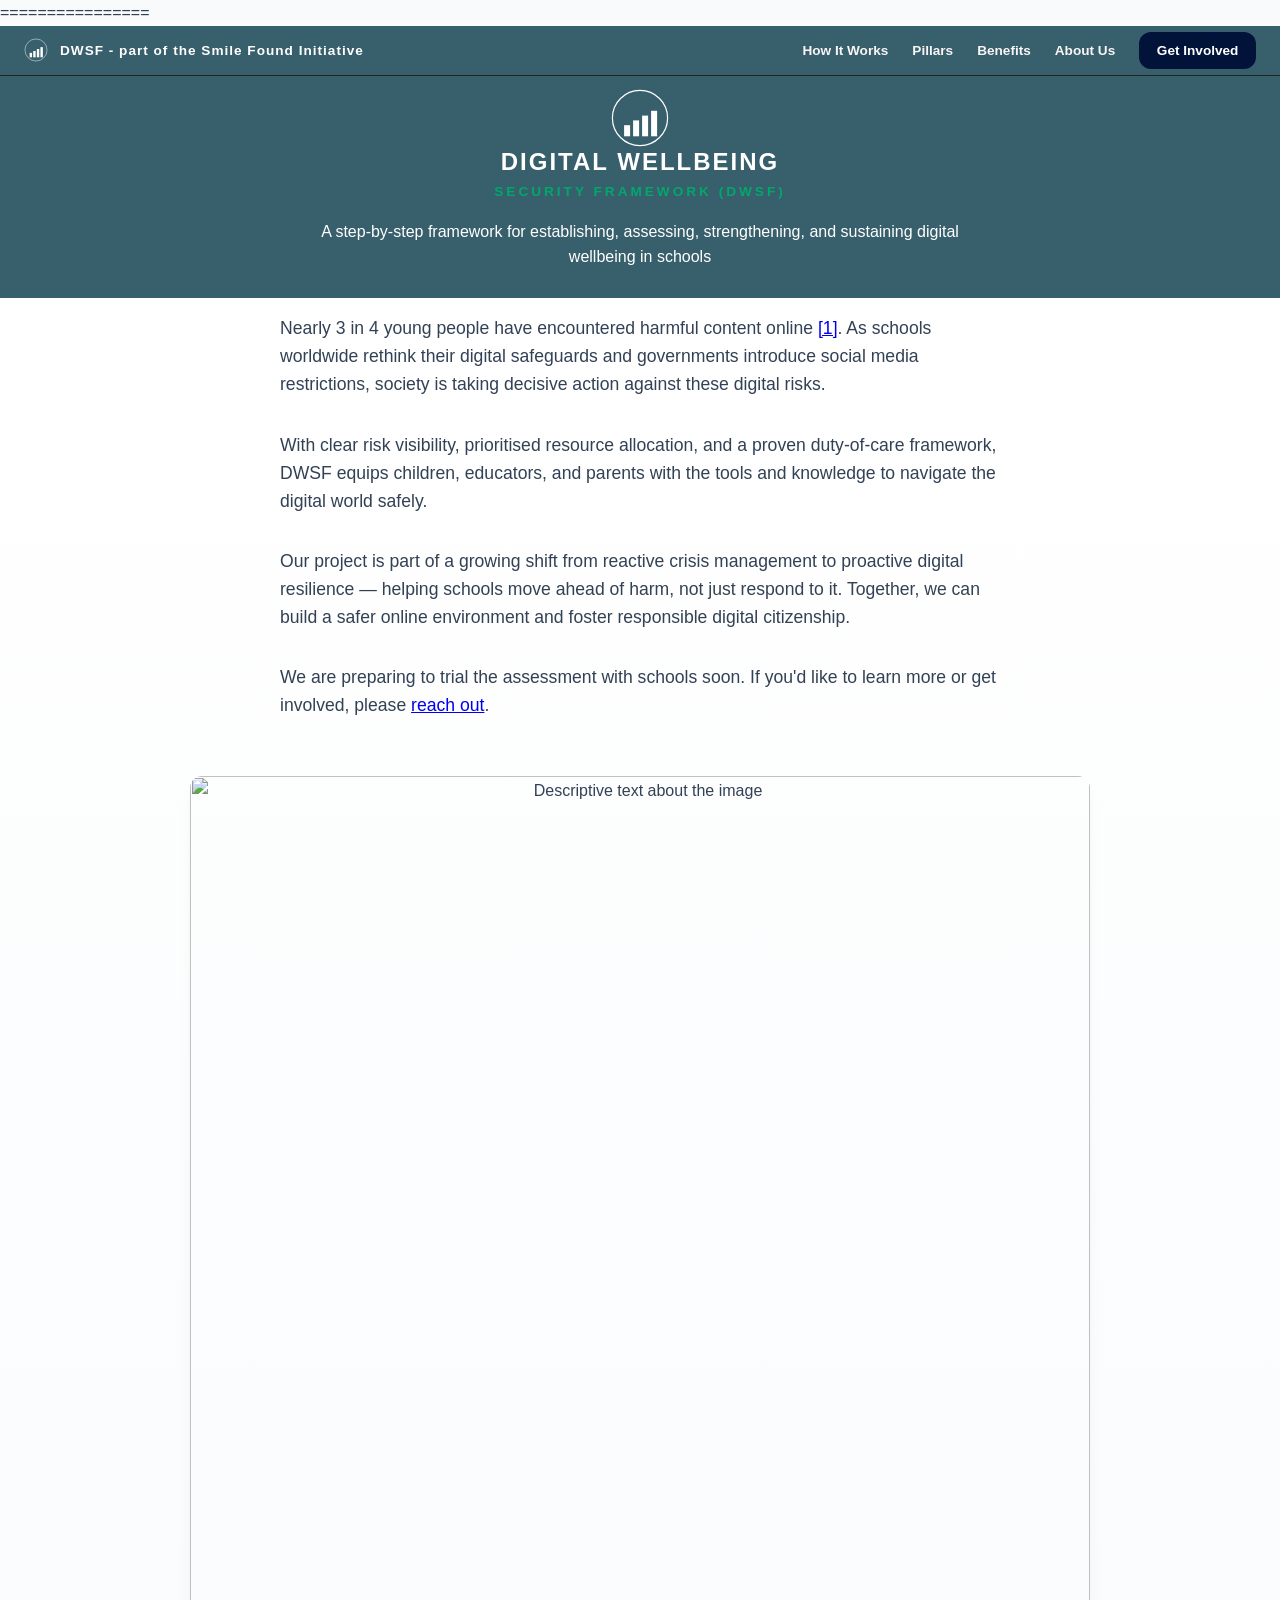
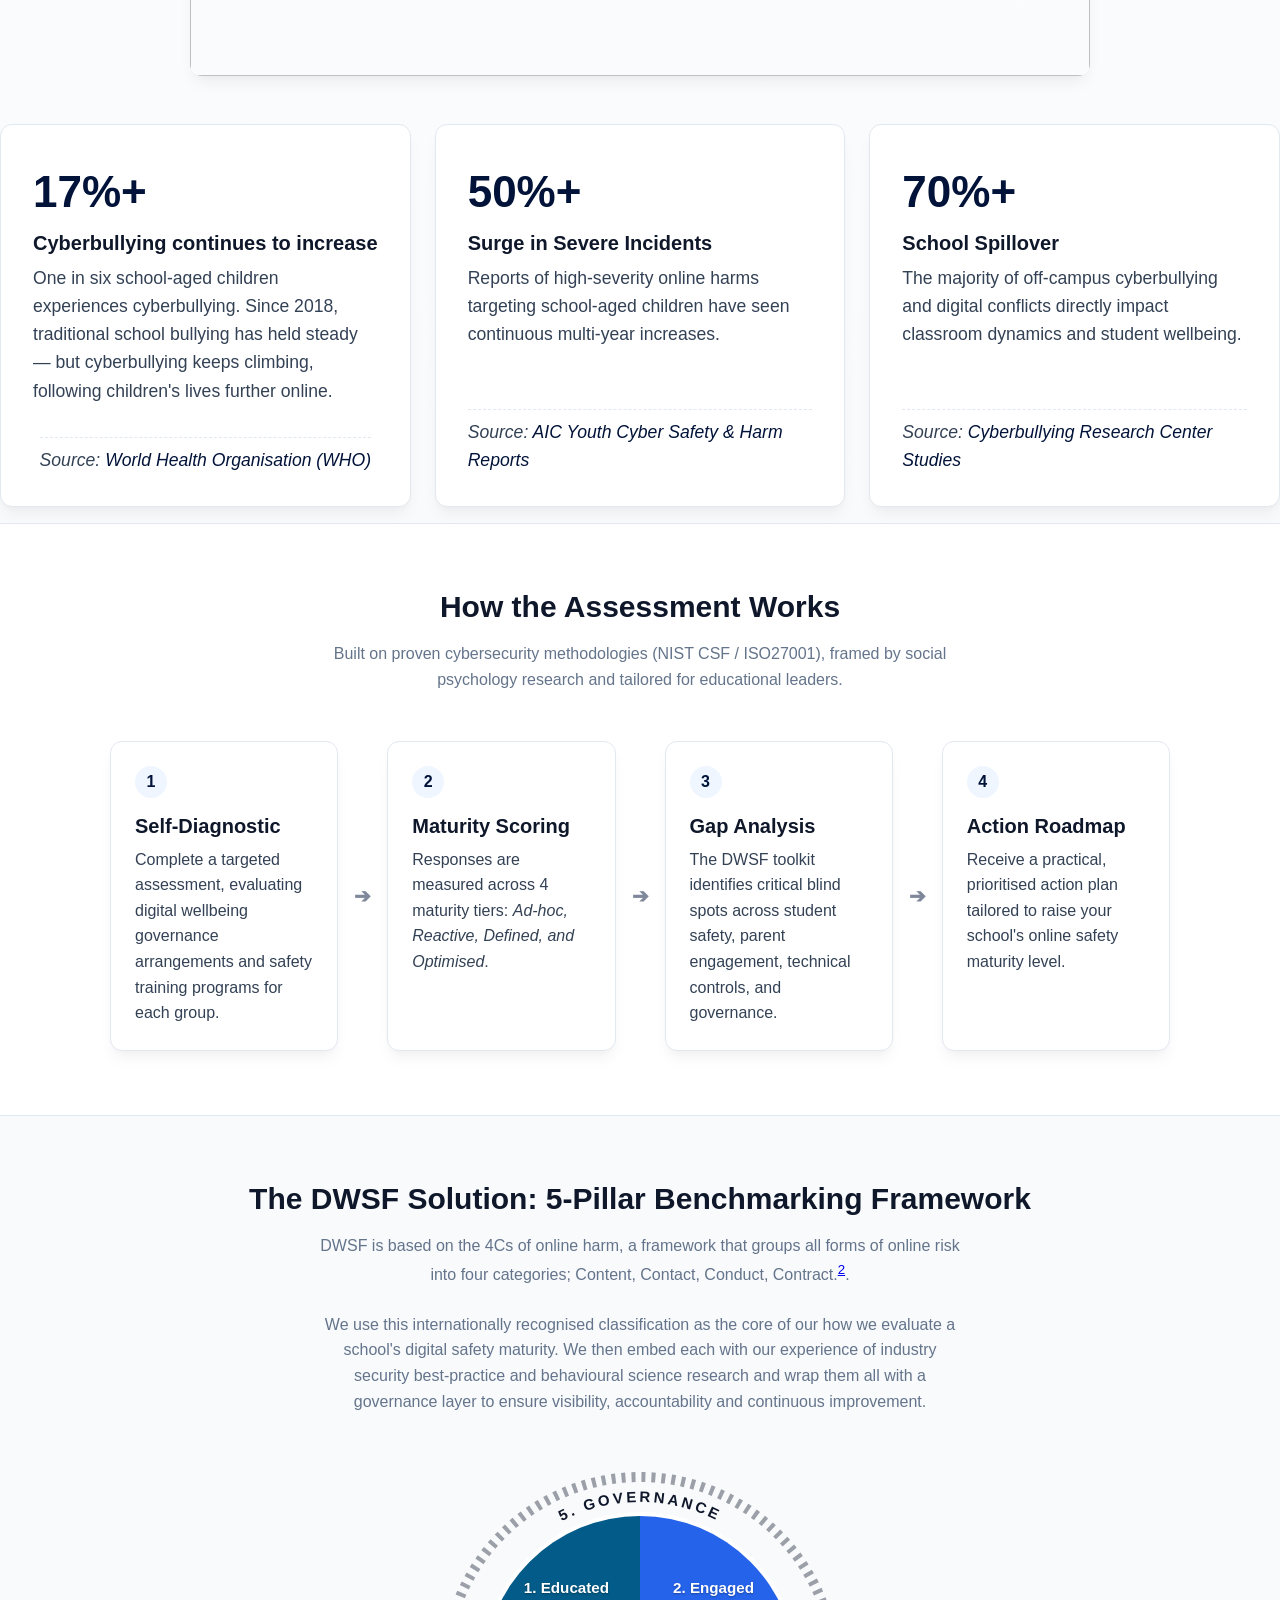
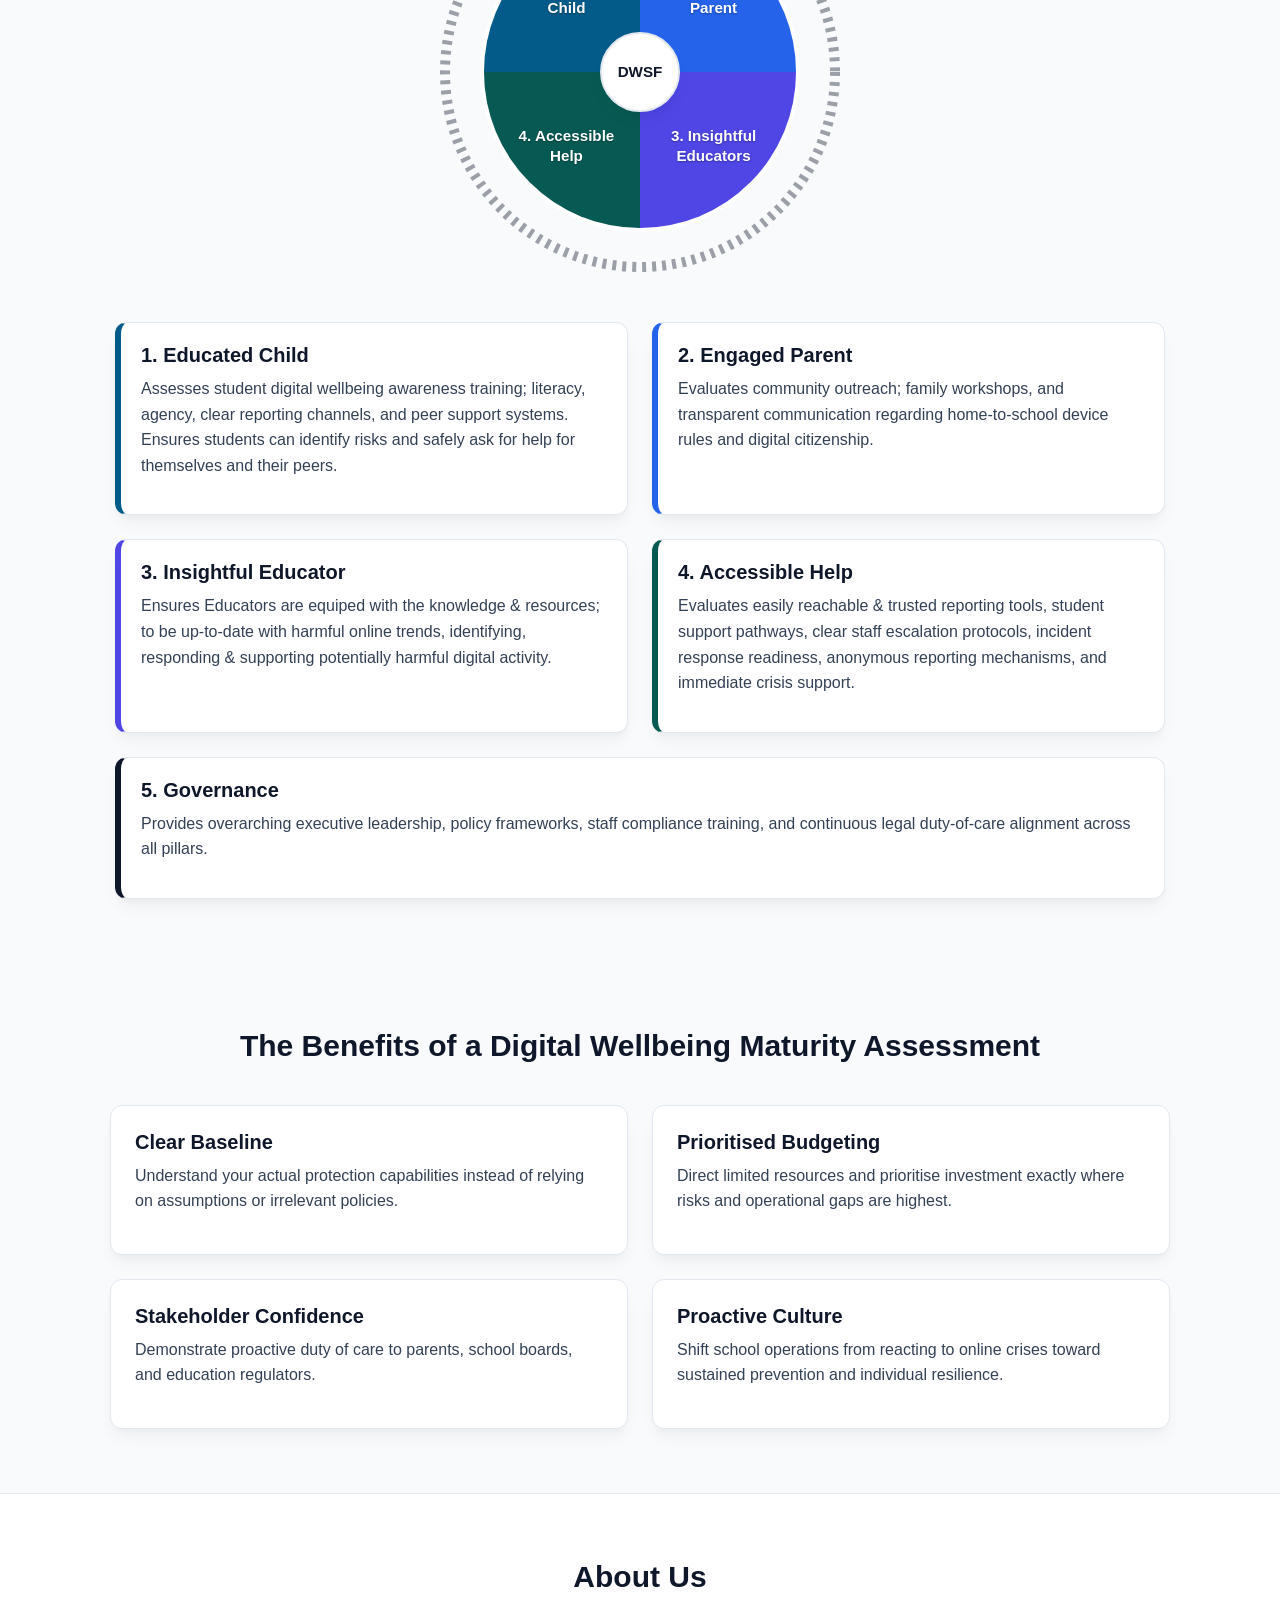
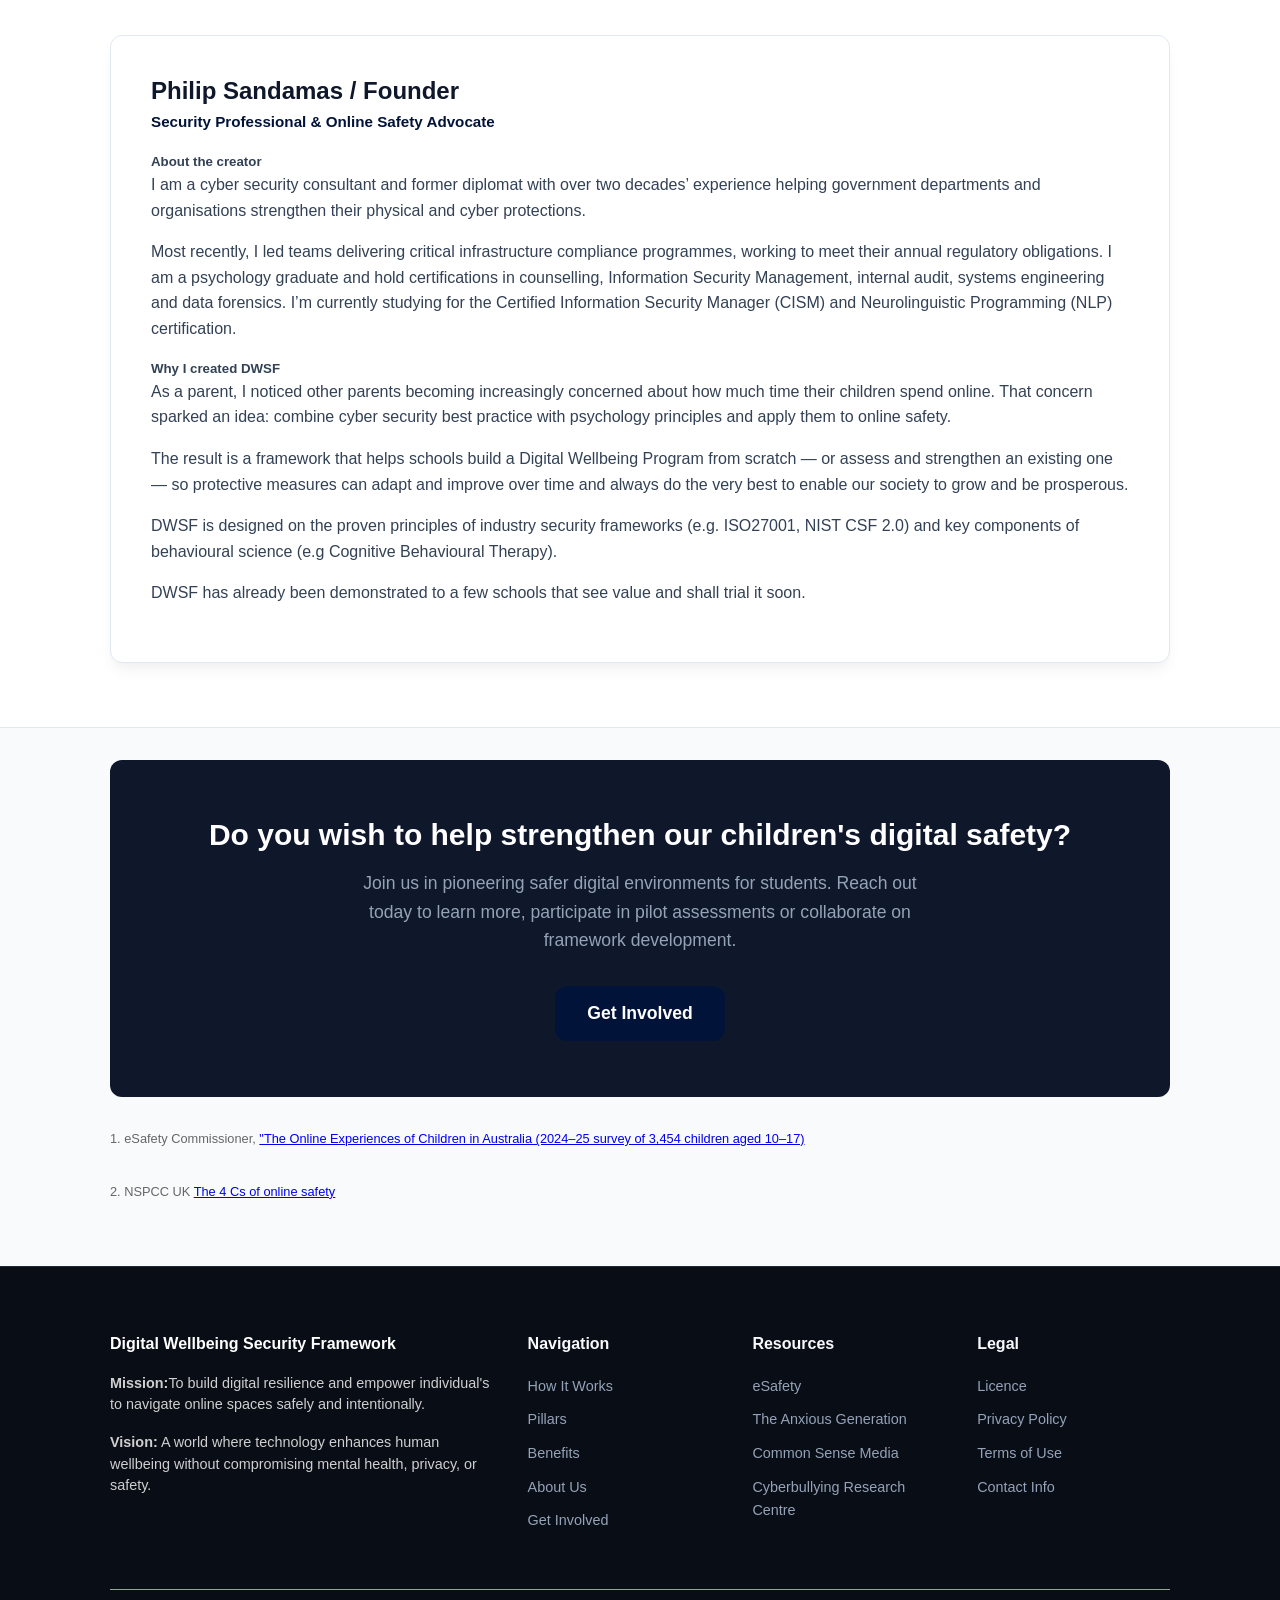
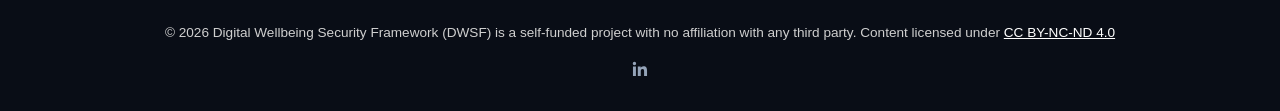
==== commit 6e556b33: "Add stroke to circle in SVG Added a white stroke to the circle in the SVG." ====
--- a/index.html
+++ b/index.html
@@ -1,4 +1,4 @@
-<!DOCTYPE html>
+================<!DOCTYPE html>
 <html lang="en">
 <head>
 <meta charset="UTF-8">
@@ -65,7 +65,7 @@
     </svg>-->
 
     <svg xmlns="http://www.w3.org/2000/svg" viewBox="0 0 200 200" width="60" height="60">
-  <circle cx="100" cy="100" r="92" fill="#385F6C"/>
+  <circle cx="100" cy="100" r="92" fill="#385F6C" stroke ="#FFFFFF" stroke-width="4"/>
   <rect x="47"  y="124" width="20" height="37" fill="#FFFFFF"/>
   <rect x="77"  y="108" width="20" height="53" fill="#FFFFFF"/>
   <rect x="107" y="92"  width="20" height="69" fill="#FFFFFF"/>
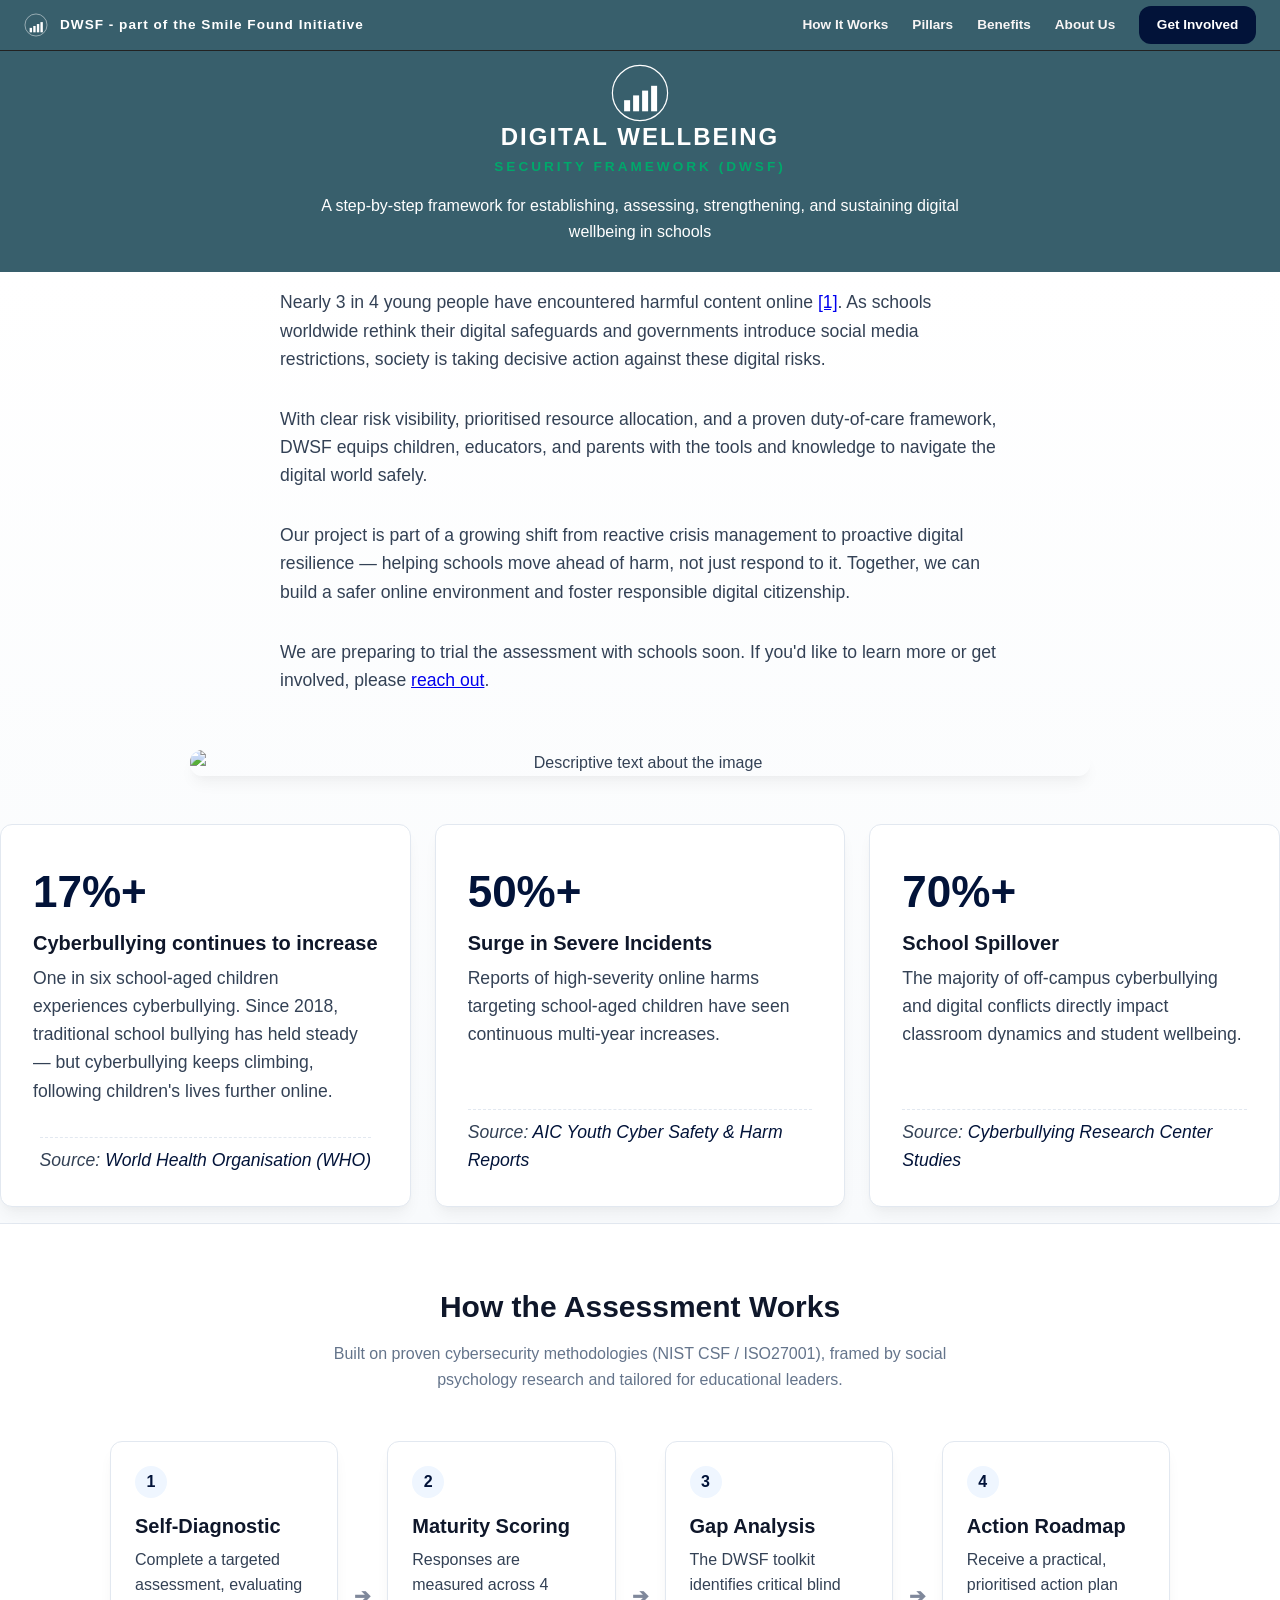
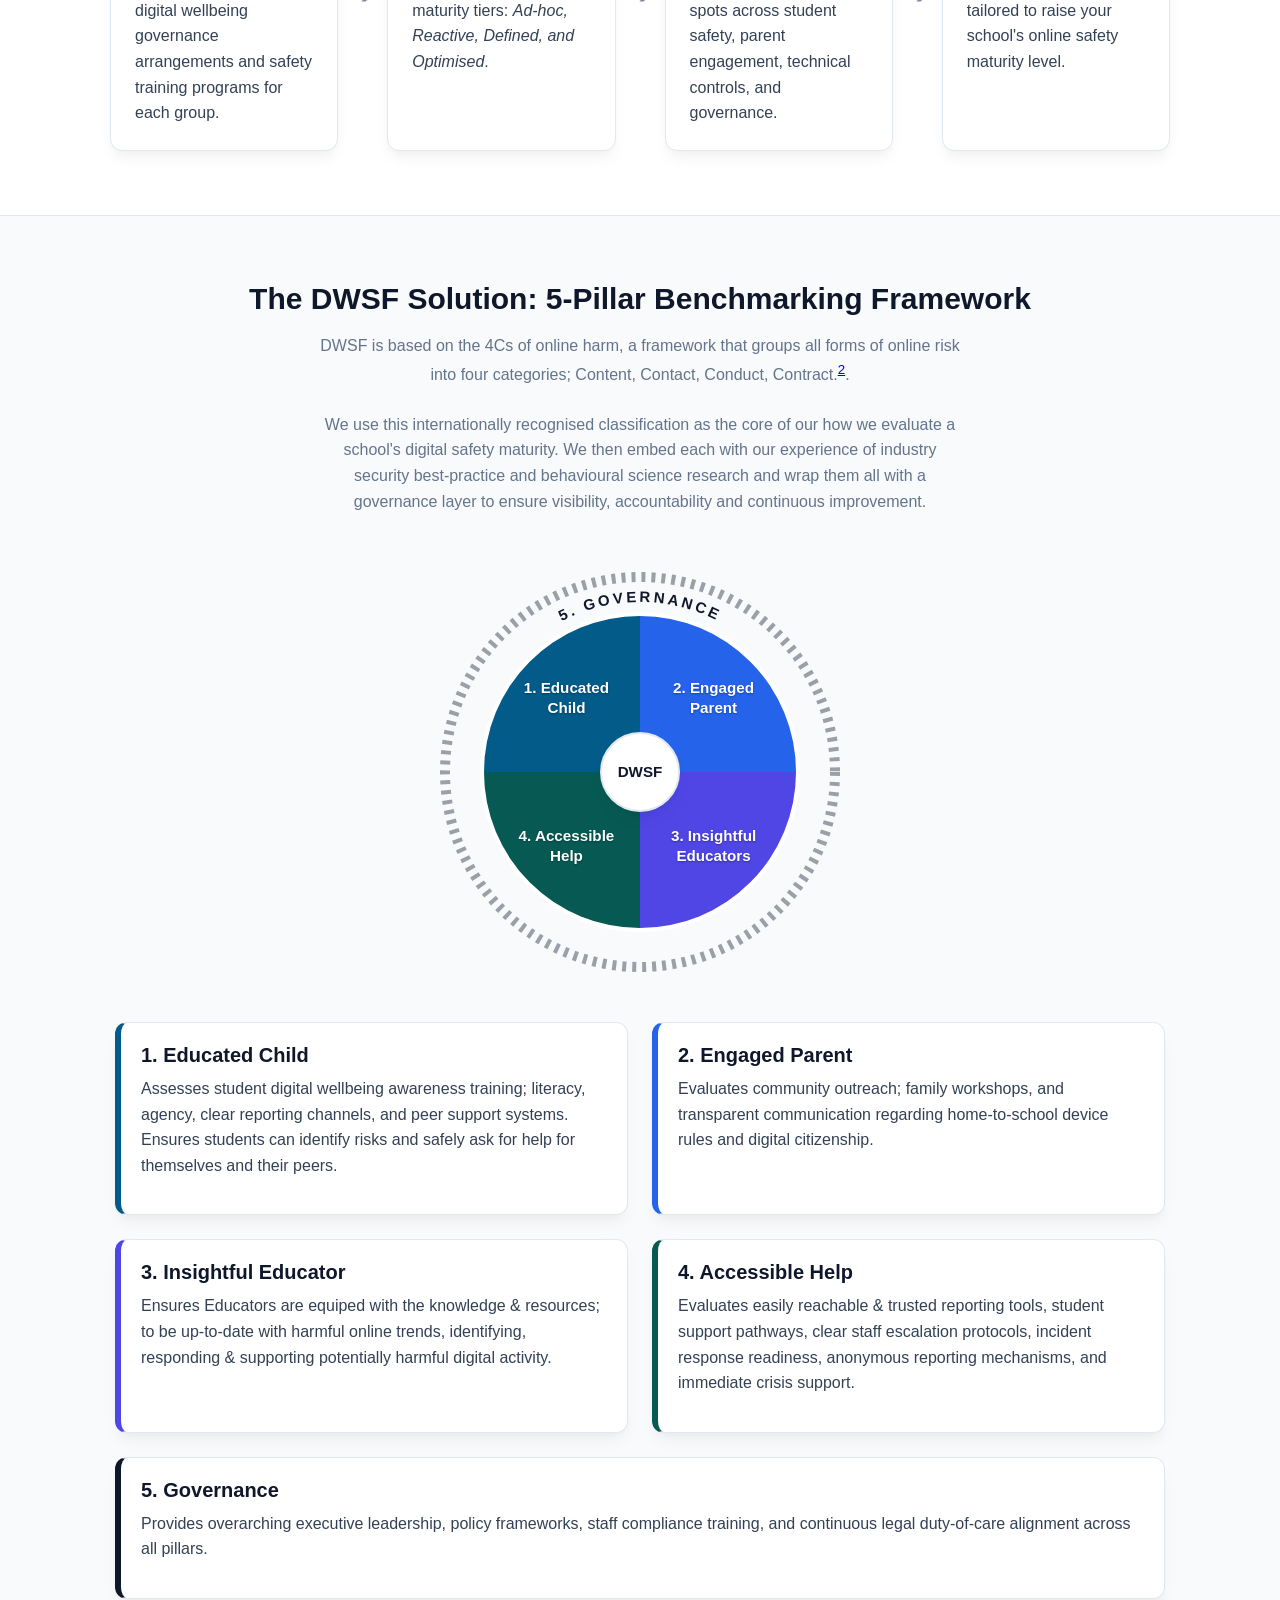
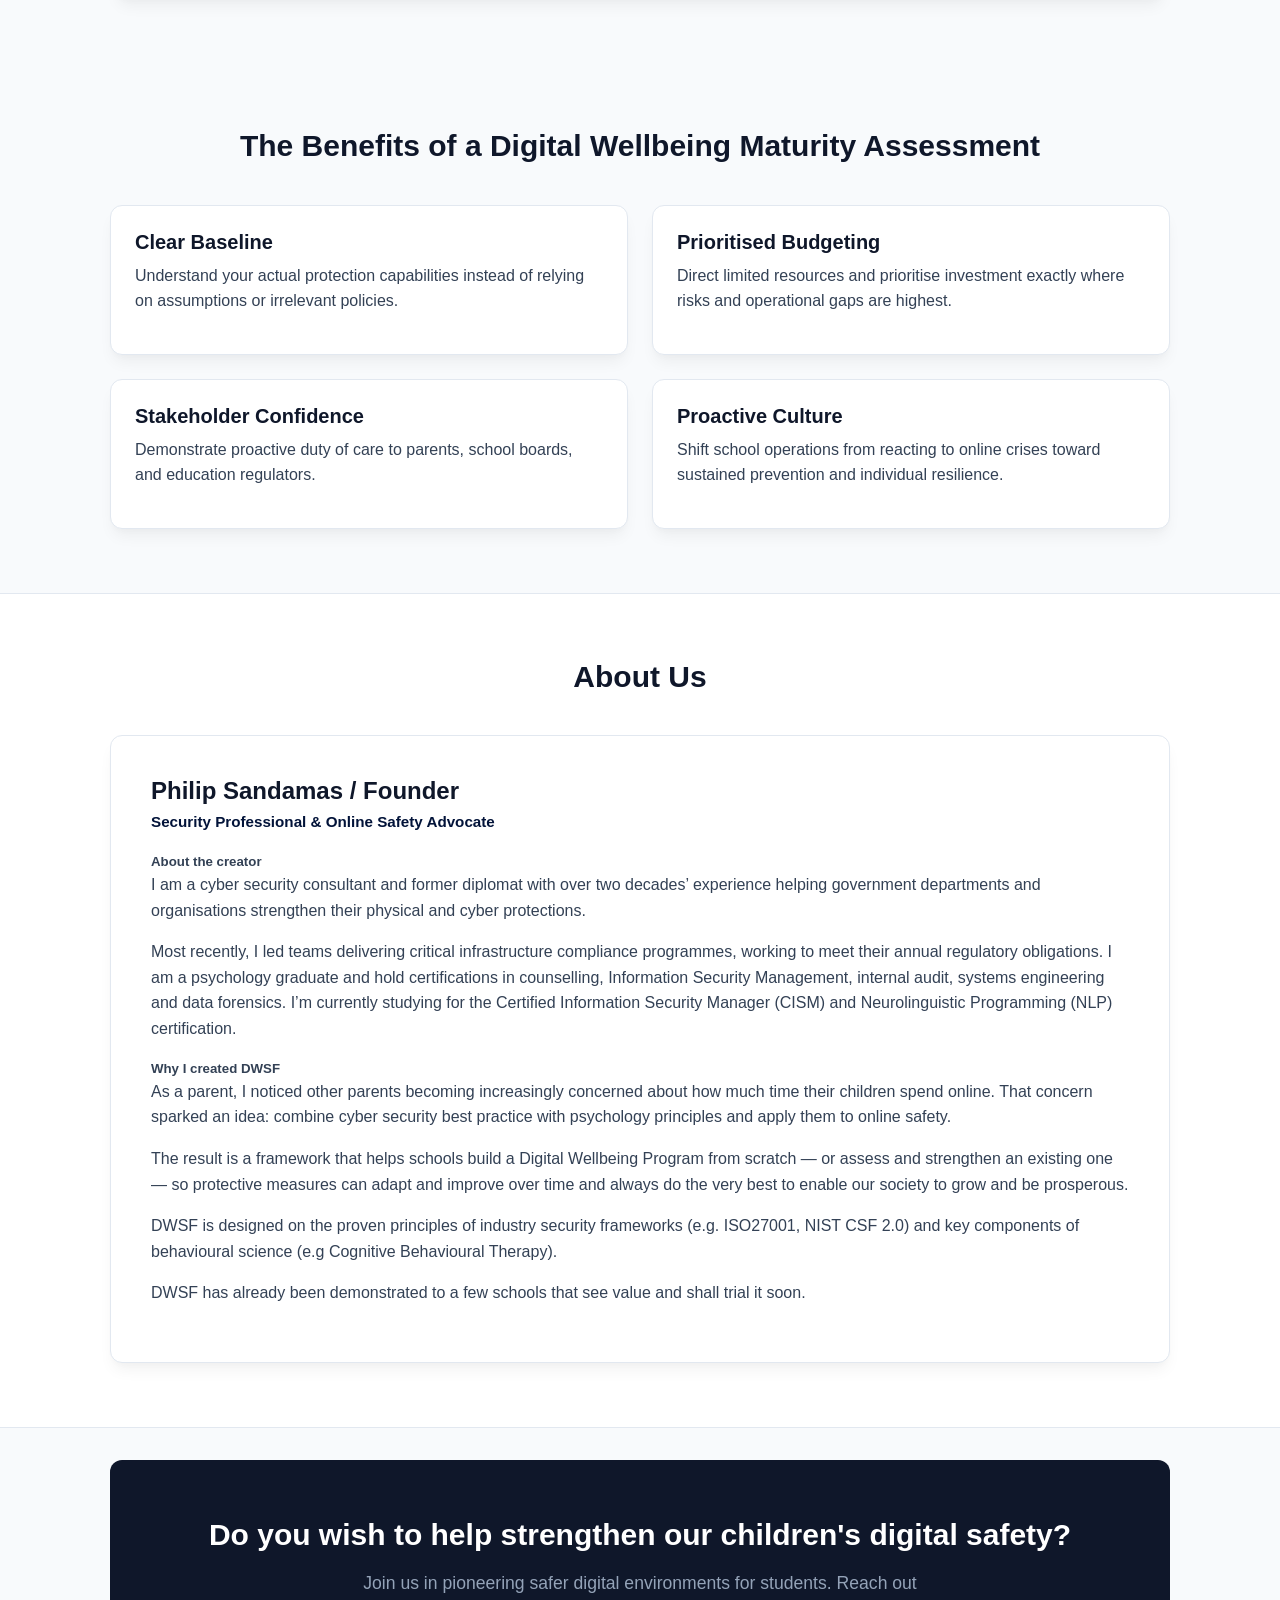
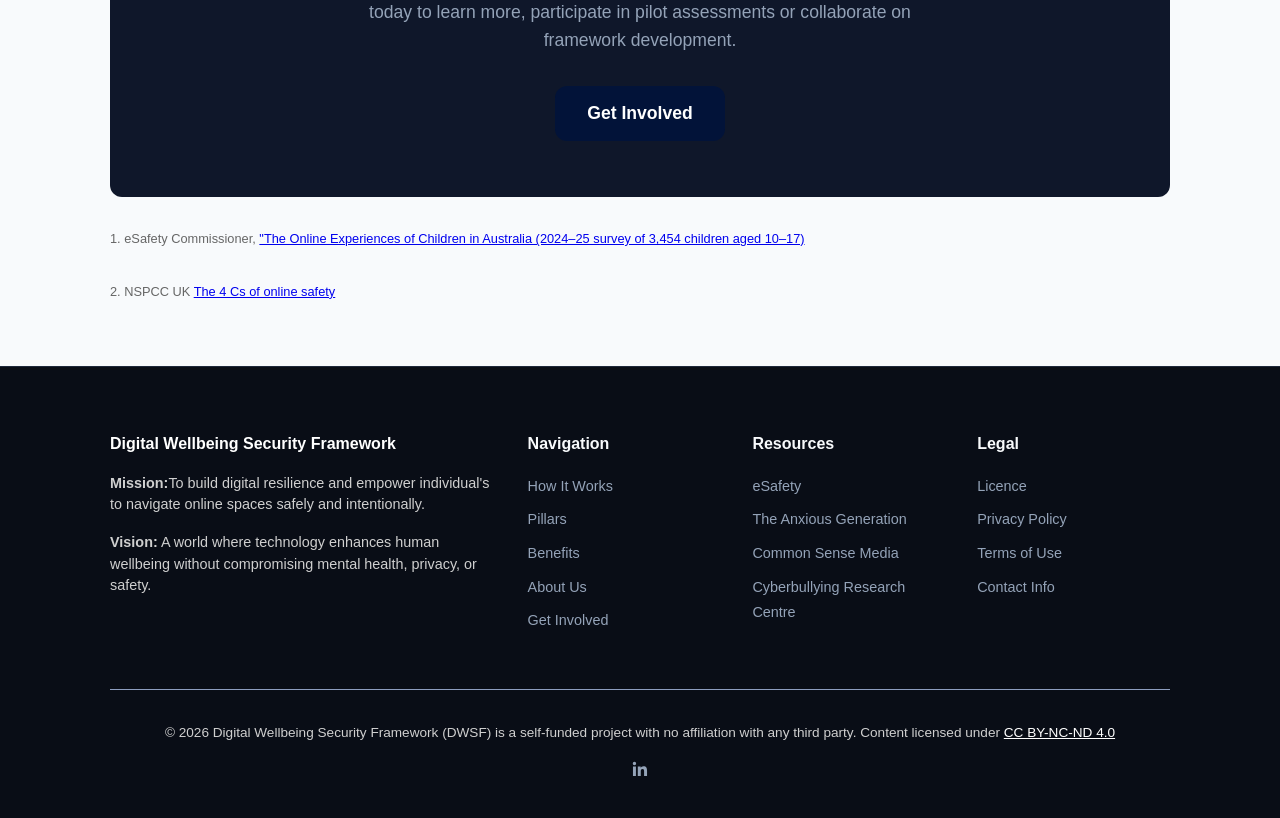
==== commit 8cedc881: "Update index.html" ====
--- a/index.html
+++ b/index.html
@@ -1,4 +1,4 @@
-================<!DOCTYPE html>
+<!DOCTYPE html>
 <html lang="en">
 <head>
 <meta charset="UTF-8">
